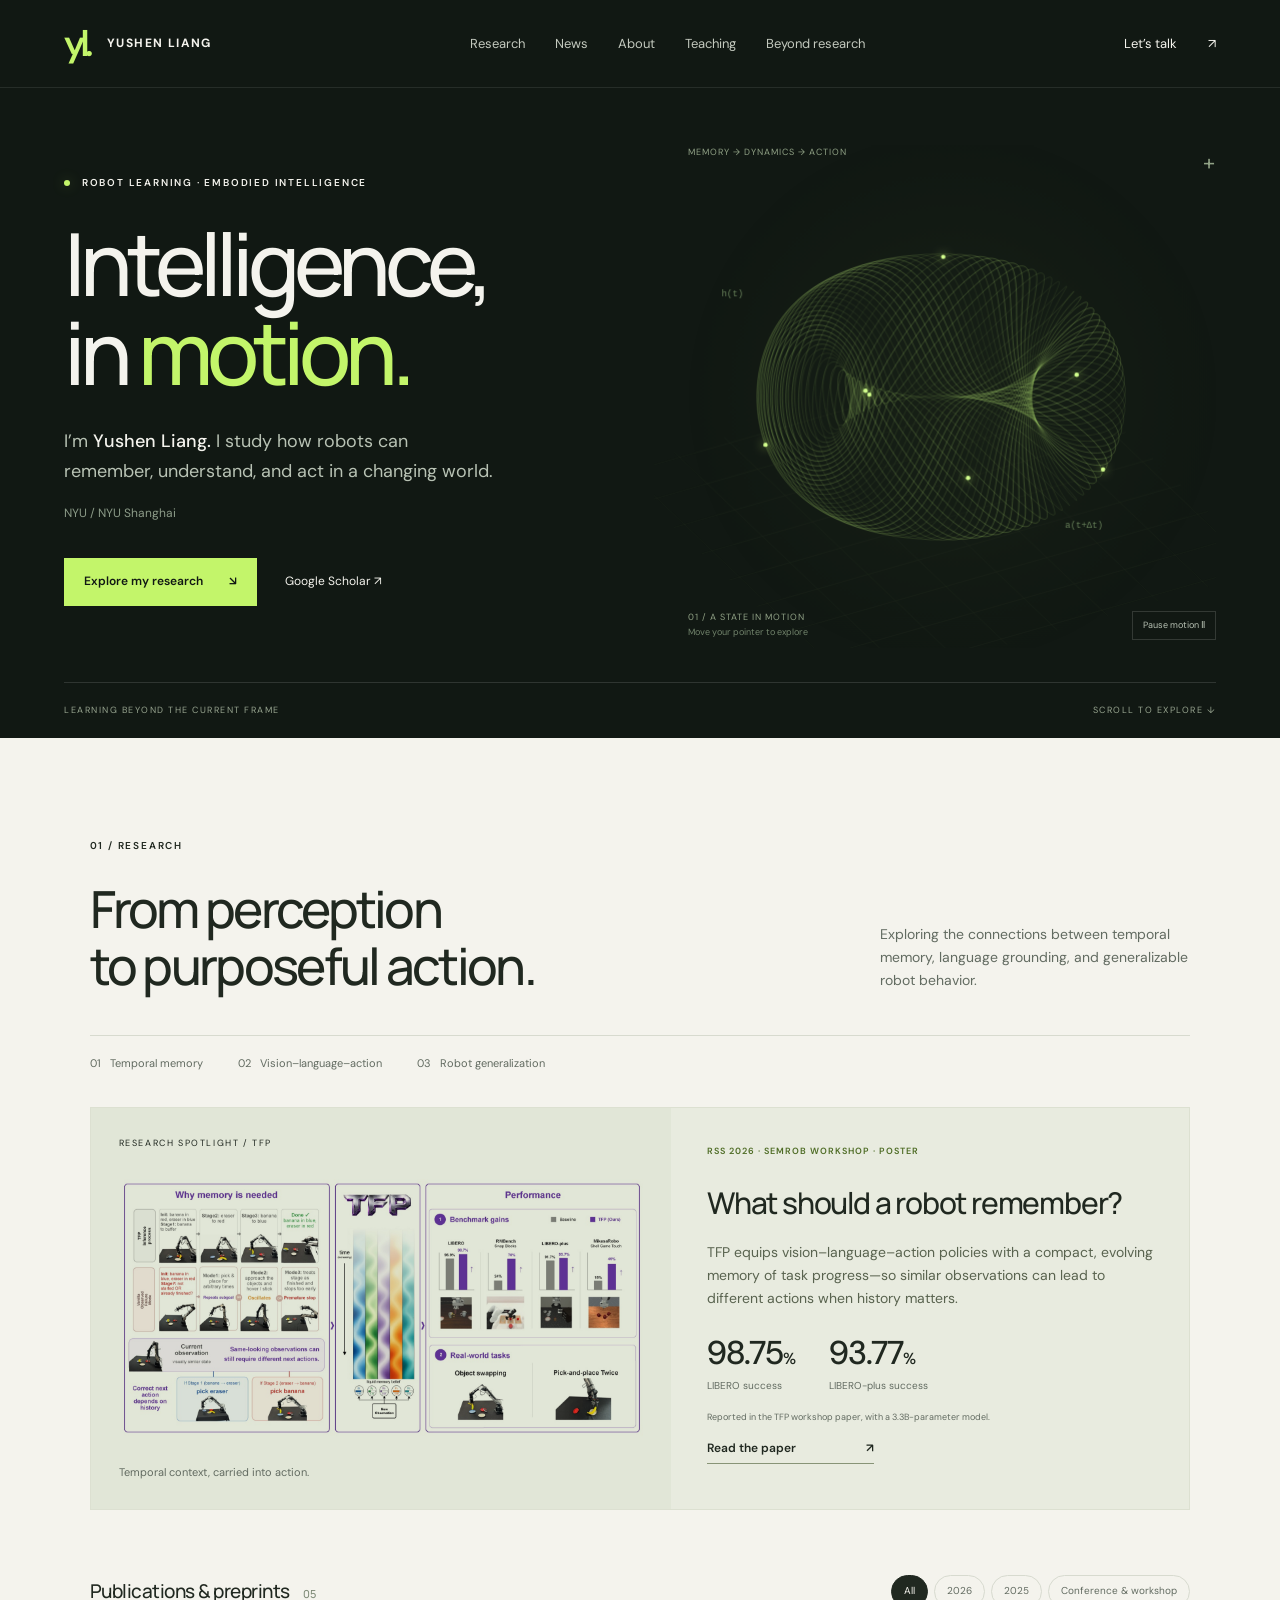
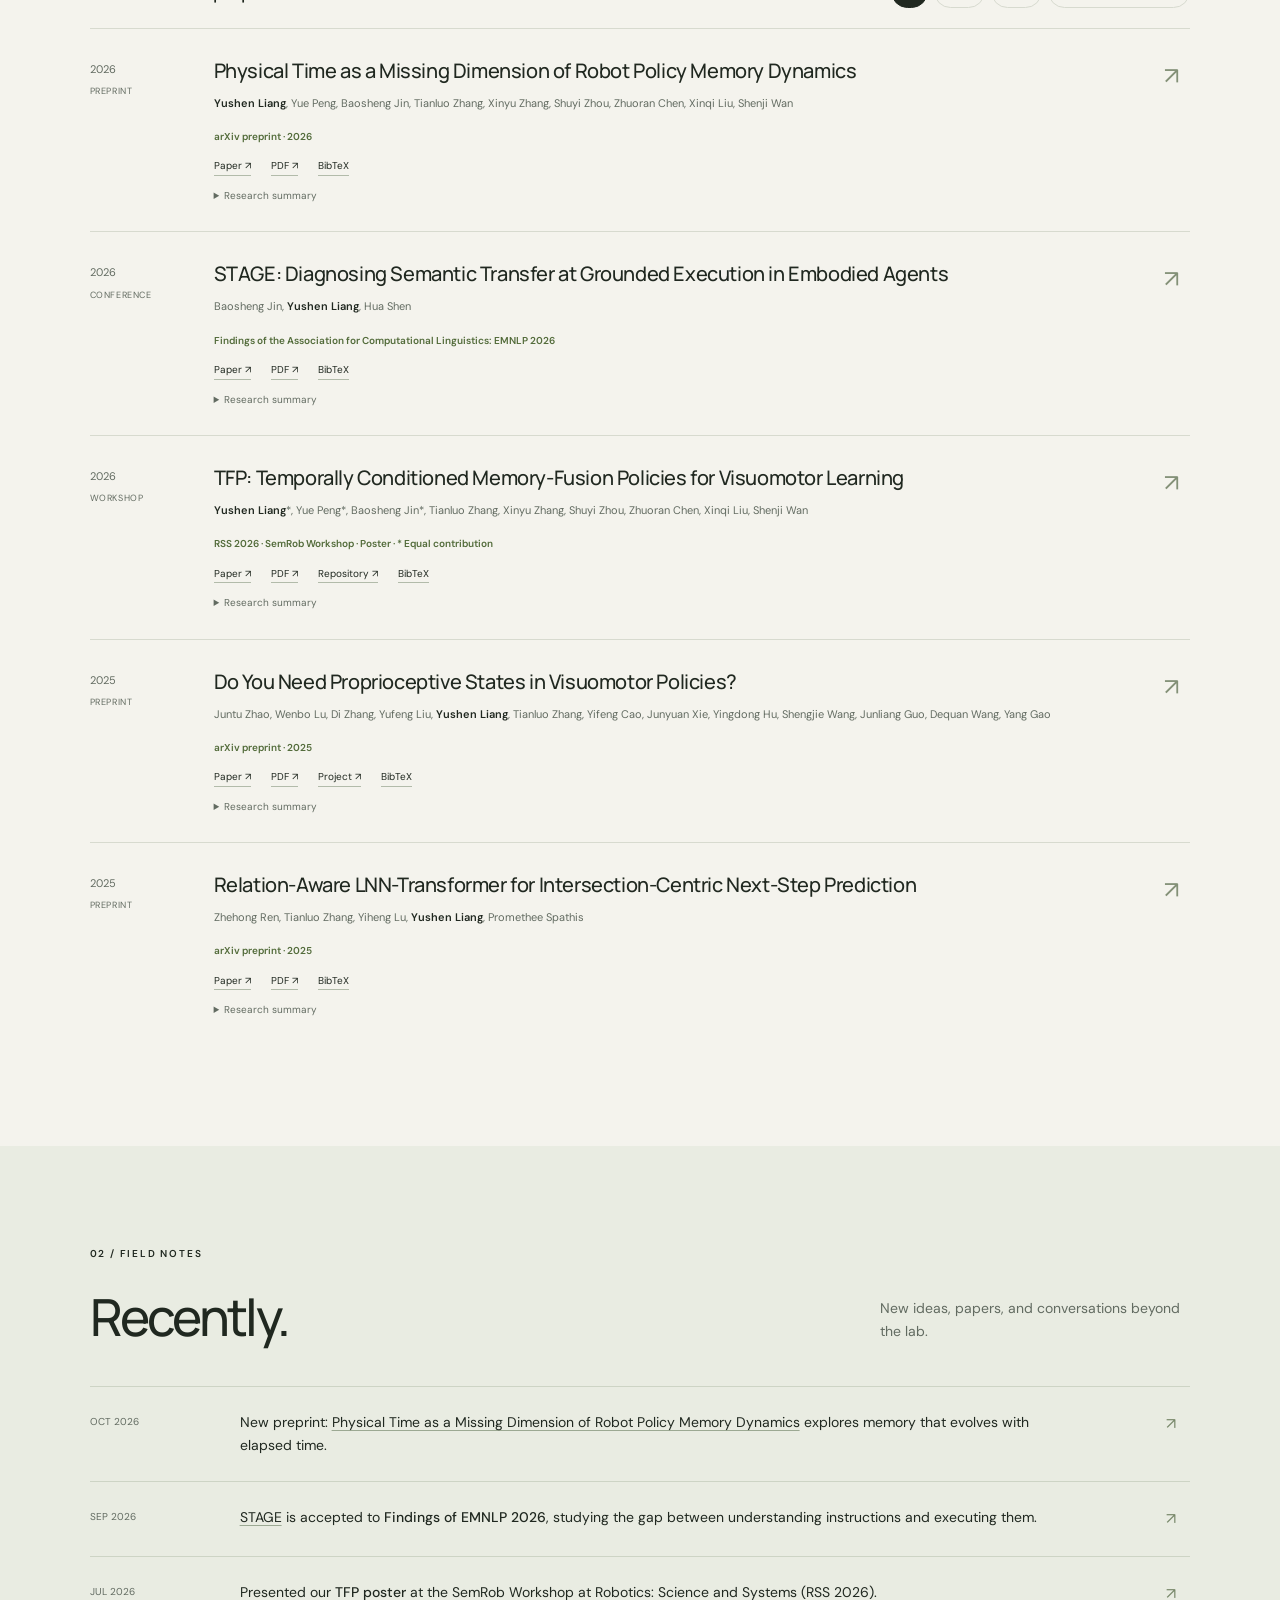
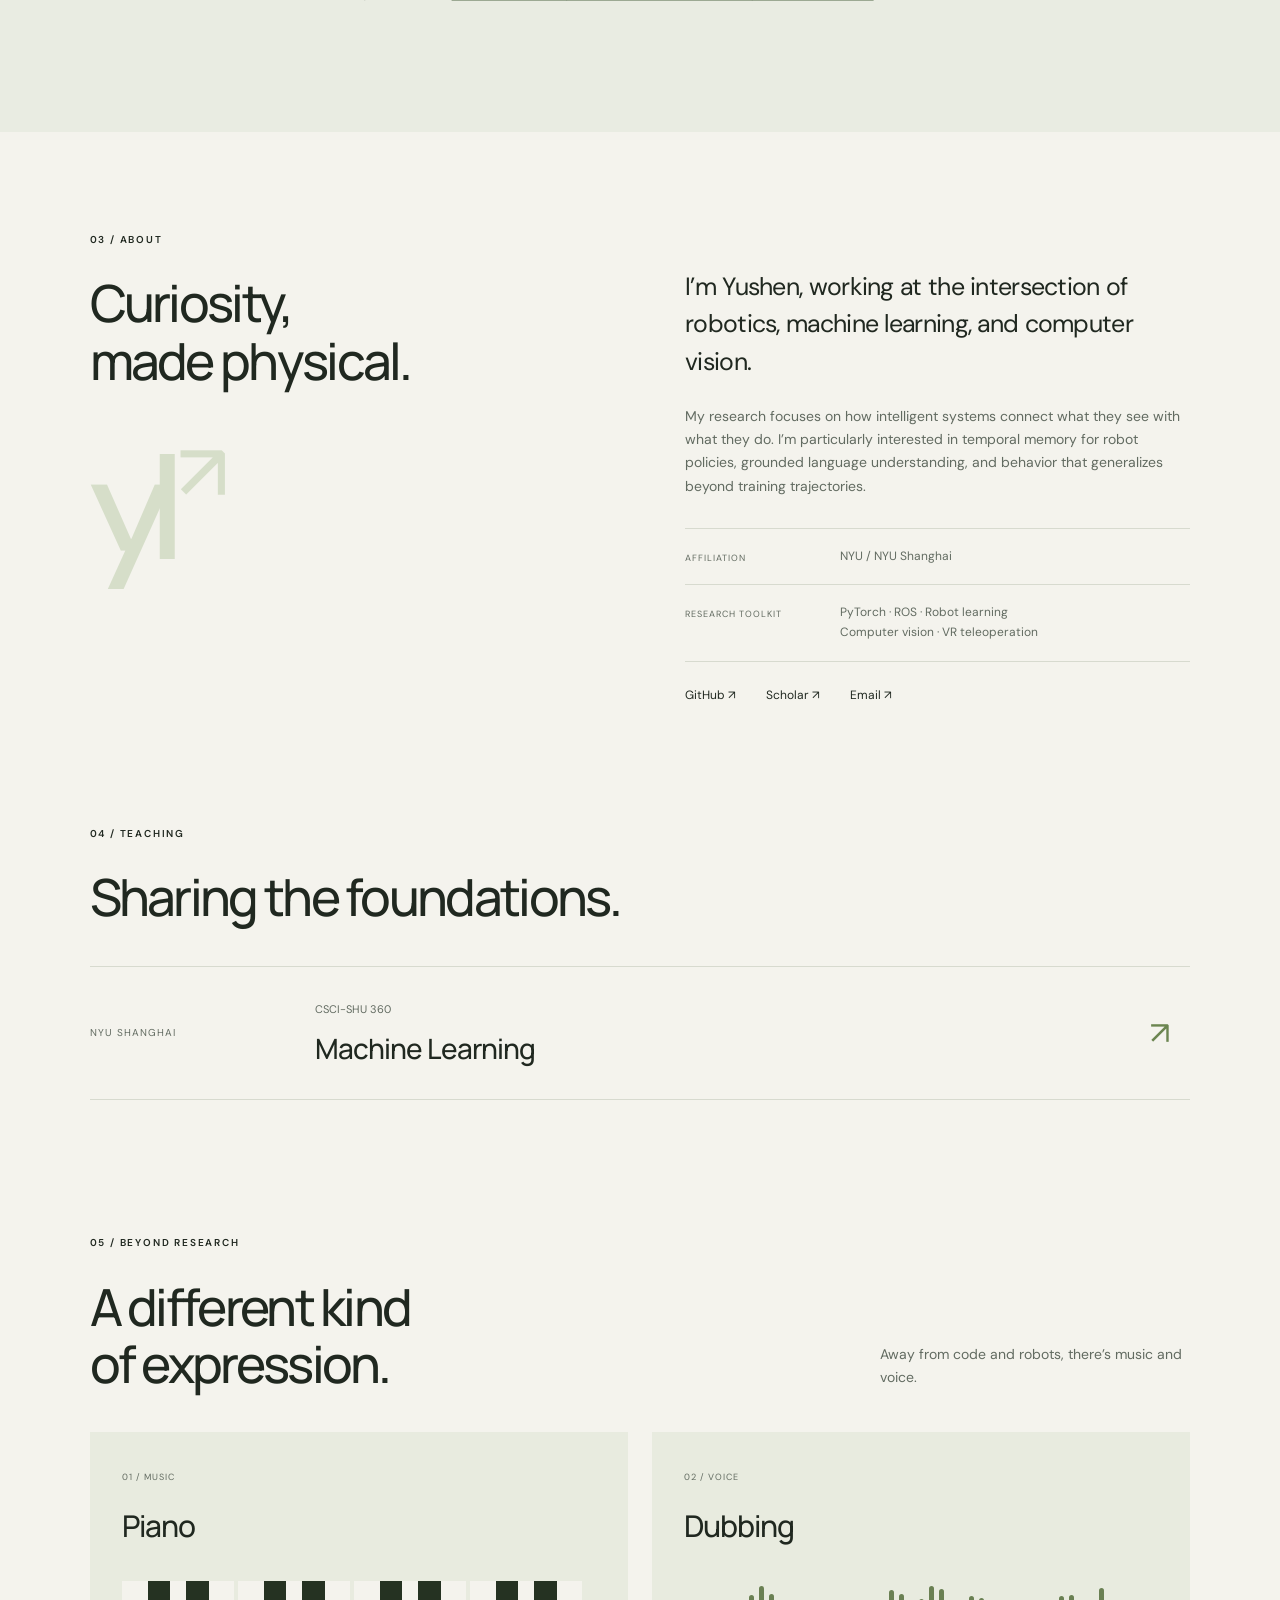
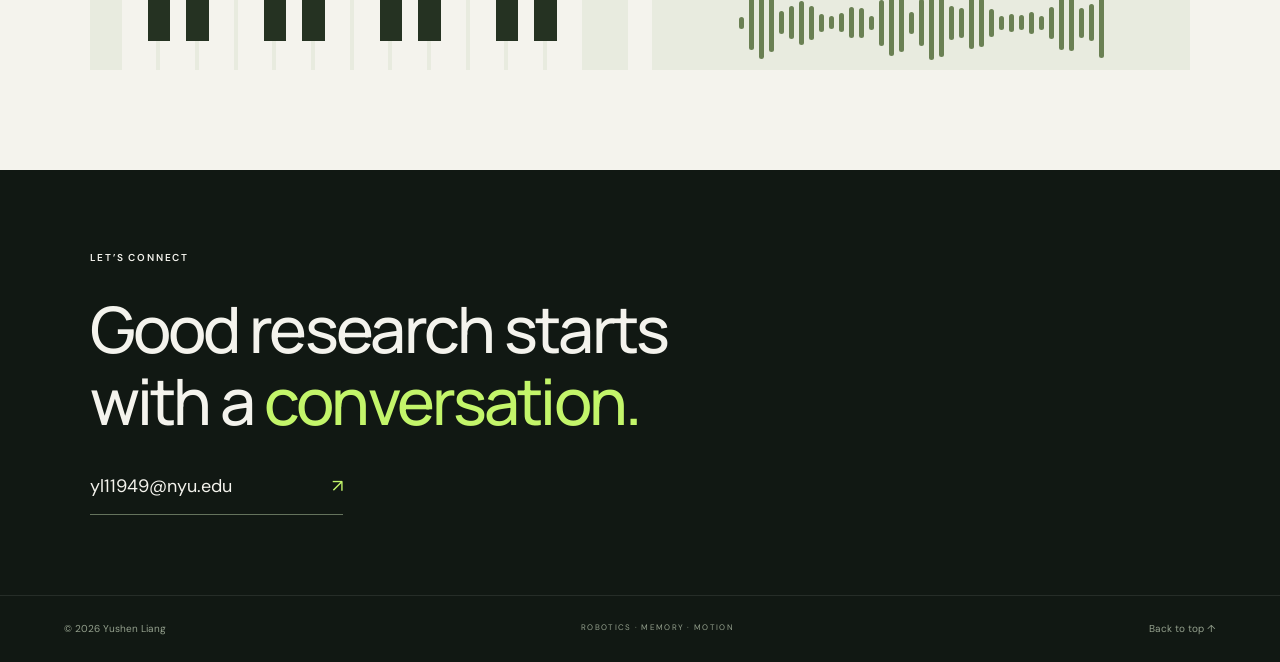
==== index.html @ 9a2335e4 "Replace personal homepage with research-focused design, publications, news, and teaching" ====
<!doctype html>
<html lang="en">
<head>
<meta charset="utf-8"><meta name="viewport" content="width=device-width,initial-scale=1">
<meta name="theme-color" content="#111813"><title>Yushen Liang — Robotics & Embodied Intelligence</title>
<meta name="description" content="Yushen Liang at NYU / NYU Shanghai. Research in robot learning, memory, vision-language-action models, and embodied intelligence.">
<meta property="og:title" content="Yushen Liang — Intelligence, in motion."><meta property="og:description" content="Research in robot learning, temporal memory, and embodied intelligence."><meta property="og:type" content="website"><meta property="og:url" content="https://mirage415.github.io/">
<link rel="canonical" href="https://mirage415.github.io/"><link rel="icon" href="favicon.svg" type="image/svg+xml"><link rel="stylesheet" href="style.css"><script src="script.js" defer></script>
</head>
<body>
<a class="skip" href="#research">Skip to research</a>
<header><a class="brand" href="#home" aria-label="Yushen Liang home"><span class="monogram">yl.</span><span>YUSHEN LIANG</span></a><nav aria-label="Main navigation"><a href="#research">Research</a><a href="#news">News</a><a href="#about">About</a><a href="#teaching">Teaching</a><a href="#beyond">Beyond research</a></nav><a class="contact-nav" href="mailto:yl11949@nyu.edu">Let’s talk <span>↗</span></a></header>
<main>
<section class="hero" id="home">
<div class="hero-copy"><p class="eyebrow"><span class="status-dot"></span> ROBOT LEARNING · EMBODIED INTELLIGENCE</p><h1>Intelligence,<br>in <em>motion.</em></h1><p class="intro">I’m <strong>Yushen Liang.</strong> I study how robots can remember, understand, and act in a changing world.</p><p class="affiliation">NYU / NYU Shanghai</p><div class="hero-links"><a class="button" href="#research">Explore my research <span>↘</span></a><a href="https://scholar.google.com/citations?user=L-SPBtUAAAAJ&hl=en" target="_blank" rel="noopener noreferrer">Google Scholar ↗</a></div></div>
<div class="field"><canvas id="trajectory" aria-label="Interactive illustration of evolving trajectories in a three-dimensional memory state space" role="img"></canvas><div class="field-top"><span>MEMORY → DYNAMICS → ACTION</span><span class="cross">+</span></div><div class="field-bottom"><span>01 / A STATE IN MOTION<br><small>Move your pointer to explore</small></span><button id="motion" aria-pressed="false">Pause motion Ⅱ</button></div></div>
<div class="hero-footer"><span>LEARNING BEYOND THE CURRENT FRAME</span><a href="#research">SCROLL TO EXPLORE ↓</a></div>
</section>
<section class="research section" id="research">
<div class="section-heading"><div><p class="eyebrow">01 / RESEARCH</p><h2>From perception<br>to purposeful action.</h2></div><p class="section-intro">Exploring the connections between temporal memory, language grounding, and generalizable robot behavior.</p></div>
<div class="themes"><span>01 &nbsp; Temporal memory</span><span>02 &nbsp; Vision–language–action</span><span>03 &nbsp; Robot generalization</span></div>
<article class="featured"><div class="feature-art"><div class="figure-label">RESEARCH SPOTLIGHT / TFP</div><a href="assets/tfp-overview.jpg" target="_blank" rel="noopener" aria-label="View full TFP overview figure"><img src="assets/tfp-overview.jpg" alt="TFP research overview showing memory-conditioned policy design, benchmark results, and real-world robot tasks" width="1600" height="1000"></a><p>Temporal context, carried into action.</p></div><div class="feature-copy"><p class="eyebrow accent">RSS 2026 · SEMROB WORKSHOP · POSTER</p><h3>What should a robot remember?</h3><p>TFP equips vision–language–action policies with a compact, evolving memory of task progress—so similar observations can lead to different actions when history matters.</p><div class="metrics"><div><strong>98.75<span>%</span></strong><small>LIBERO success</small></div><div><strong>93.77<span>%</span></strong><small>LIBERO-plus success</small></div></div><p class="metric-note">Reported in the TFP workshop paper, with a 3.3B-parameter model.</p><a class="text-link" href="https://arxiv.org/abs/2607.08283" target="_blank" rel="noopener noreferrer">Read the paper <span>↗</span></a></div></article>
<div class="publications-heading"><h3>Publications & preprints <span>05</span></h3><div class="filters" role="group" aria-label="Filter publications"><button class="active" data-filter="all" aria-pressed="true">All</button><button data-filter="2026" aria-pressed="false">2026</button><button data-filter="2025" aria-pressed="false">2025</button><button data-filter="peer" aria-pressed="false">Conference & workshop</button></div></div>
<div id="papers"><article class="paper" data-year="2026" data-peer="false"><div class="paper-year">2026<span>PREPRINT</span></div><div><h3><a href="https://arxiv.org/abs/2610.20524" target="_blank" rel="noopener noreferrer">Physical Time as a Missing Dimension of Robot Policy Memory Dynamics</a></h3><p class="authors"><strong>Yushen Liang</strong>, Yue Peng, Baosheng Jin, Tianluo Zhang, Xinyu Zhang, Shuyi Zhou, Zhuoran Chen, Xinqi Liu, Shenji Wan</p><p class="venue">arXiv preprint · 2026</p><div class="paper-links"><a href="https://arxiv.org/abs/2610.20524" target="_blank" rel="noopener noreferrer">Paper ↗</a><a href="https://arxiv.org/pdf/2610.20524" target="_blank" rel="noopener noreferrer">PDF ↗</a><button class="cite" data-index="0" aria-label="Show BibTeX for Physical Time as a Missing Dimension of Robot Policy Memory Dynamics">BibTeX</button></div><details><summary>Research summary</summary><p>Temporal Flow Policy treats robot memory as a state that evolves over measured physical time. It combines retained history with elapsed intervals to condition diffusion and flow-matching policies, supporting timing-sensitive behavior and memory through occlusion.</p></details></div><a class="paper-arrow" href="https://arxiv.org/abs/2610.20524" aria-label="Read Physical Time as a Missing Dimension of Robot Policy Memory Dynamics">↗</a></article><article class="paper" data-year="2026" data-peer="true"><div class="paper-year">2026<span>CONFERENCE</span></div><div><h3><a href="https://arxiv.org/abs/2609.13458" target="_blank" rel="noopener noreferrer">STAGE: Diagnosing Semantic Transfer at Grounded Execution in Embodied Agents</a></h3><p class="authors">Baosheng Jin, <strong>Yushen Liang</strong>, Hua Shen</p><p class="venue">Findings of the Association for Computational Linguistics: EMNLP 2026</p><div class="paper-links"><a href="https://arxiv.org/abs/2609.13458" target="_blank" rel="noopener noreferrer">Paper ↗</a><a href="https://arxiv.org/pdf/2609.13458" target="_blank" rel="noopener noreferrer">PDF ↗</a><button class="cite" data-index="1" aria-label="Show BibTeX for STAGE: Diagnosing Semantic Transfer at Grounded Execution in Embodied Agents">BibTeX</button></div><details><summary>Research summary</summary><p>STAGE examines a semantic-action gap: an embodied agent may recover the meaning of an instruction without reflecting it in its actions. SAT-Bench tests this gap with fixed-observation counterfactuals; VISA provides a lightweight interface for more instruction-consistent execution.</p></details></div><a class="paper-arrow" href="https://arxiv.org/abs/2609.13458" aria-label="Read STAGE: Diagnosing Semantic Transfer at Grounded Execution in Embodied Agents">↗</a></article><article class="paper" data-year="2026" data-peer="true"><div class="paper-year">2026<span>WORKSHOP</span></div><div><h3><a href="https://arxiv.org/abs/2607.08283" target="_blank" rel="noopener noreferrer">TFP: Temporally Conditioned Memory-Fusion Policies for Visuomotor Learning</a></h3><p class="authors"><strong>Yushen Liang</strong>*, Yue Peng*, Baosheng Jin*, Tianluo Zhang, Xinyu Zhang, Shuyi Zhou, Zhuoran Chen, Xinqi Liu, Shenji Wan</p><p class="venue">RSS 2026 · SemRob Workshop · Poster · * Equal contribution</p><div class="paper-links"><a href="https://arxiv.org/abs/2607.08283" target="_blank" rel="noopener noreferrer">Paper ↗</a><a href="https://arxiv.org/pdf/2607.08283" target="_blank" rel="noopener noreferrer">PDF ↗</a><a href="https://github.com/Mirage415/TFP-Temporally-conditioned-Memory-Fusion-Policies-for-Visuomotor-Learning" target="_blank" rel="noopener noreferrer">Repository ↗</a><button class="cite" data-index="2" aria-label="Show BibTeX for TFP: Temporally Conditioned Memory-Fusion Policies for Visuomotor Learning">BibTeX</button></div><details><summary>Research summary</summary><p>TFP maintains an episode-local task-progress belief using Liquid Time-Constant dynamics and injects it into the action decoder through adaptive modulation. This lets accumulated context influence generated actions during visually ambiguous, occluded, or stage-dependent manipulation.</p></details></div><a class="paper-arrow" href="https://arxiv.org/abs/2607.08283" aria-label="Read TFP: Temporally Conditioned Memory-Fusion Policies for Visuomotor Learning">↗</a></article><article class="paper" data-year="2025" data-peer="false"><div class="paper-year">2025<span>PREPRINT</span></div><div><h3><a href="https://arxiv.org/abs/2509.18644" target="_blank" rel="noopener noreferrer">Do You Need Proprioceptive States in Visuomotor Policies?</a></h3><p class="authors">Juntu Zhao, Wenbo Lu, Di Zhang, Yufeng Liu, <strong>Yushen Liang</strong>, Tianluo Zhang, Yifeng Cao, Junyuan Xie, Yingdong Hu, Shengjie Wang, Junliang Guo, Dequan Wang, Yang Gao</p><p class="venue">arXiv preprint · 2025</p><div class="paper-links"><a href="https://arxiv.org/abs/2509.18644" target="_blank" rel="noopener noreferrer">Paper ↗</a><a href="https://arxiv.org/pdf/2509.18644" target="_blank" rel="noopener noreferrer">PDF ↗</a><a href="https://statefreepolicy.github.io/" target="_blank" rel="noopener noreferrer">Project ↗</a><button class="cite" data-index="3" aria-label="Show BibTeX for Do You Need Proprioceptive States in Visuomotor Policies?">BibTeX</button></div><details><summary>Research summary</summary><p>This work investigates how proprioceptive inputs can encourage overfitting to training trajectories. State-free policies instead combine task-relevant visual observations with relative end-effector actions to improve spatial generalization and cross-embodiment adaptation.</p></details></div><a class="paper-arrow" href="https://arxiv.org/abs/2509.18644" aria-label="Read Do You Need Proprioceptive States in Visuomotor Policies?">↗</a></article><article class="paper" data-year="2025" data-peer="false"><div class="paper-year">2025<span>PREPRINT</span></div><div><h3><a href="https://arxiv.org/abs/2508.01368" target="_blank" rel="noopener noreferrer">Relation-Aware LNN-Transformer for Intersection-Centric Next-Step Prediction</a></h3><p class="authors">Zhehong Ren, Tianluo Zhang, Yiheng Lu, <strong>Yushen Liang</strong>, Promethee Spathis</p><p class="venue">arXiv preprint · 2025</p><div class="paper-links"><a href="https://arxiv.org/abs/2508.01368" target="_blank" rel="noopener noreferrer">Paper ↗</a><a href="https://arxiv.org/pdf/2508.01368" target="_blank" rel="noopener noreferrer">PDF ↗</a><button class="cite" data-index="4" aria-label="Show BibTeX for Relation-Aware LNN-Transformer for Intersection-Centric Next-Step Prediction">BibTeX</button></div><details><summary>Research summary</summary><p>A road-intersection graph represents movement beyond a fixed set of points of interest. A hybrid continuous-time liquid neural network and relation-aware Transformer models temporal dynamics together with spatial dependencies for next-step location prediction.</p></details></div><a class="paper-arrow" href="https://arxiv.org/abs/2508.01368" aria-label="Read Relation-Aware LNN-Transformer for Intersection-Centric Next-Step Prediction">↗</a></article></div><p id="filter-status" class="sr-only" aria-live="polite"></p>
</section>
<section class="news section" id="news"><div class="section-heading"><div><p class="eyebrow">02 / FIELD NOTES</p><h2>Recently.</h2></div><p class="section-intro">New ideas, papers, and conversations beyond the lab.</p></div><div class="news-list"><article><time datetime="2026-10">OCT 2026</time><p>New preprint: <a href="https://arxiv.org/abs/2610.20524">Physical Time as a Missing Dimension of Robot Policy Memory Dynamics</a> explores memory that evolves with elapsed time.</p><span>↗</span></article><article><time datetime="2026-09">SEP 2026</time><p><a href="https://arxiv.org/abs/2609.13458">STAGE</a> is accepted to <strong>Findings of EMNLP 2026</strong>, studying the gap between understanding instructions and executing them.</p><span>↗</span></article><article class="news-highlight"><time datetime="2026-07">JUL 2026</time><p>Presented our <strong>TFP poster</strong> at the <a href="https://semrob.github.io/">SemRob Workshop at Robotics: Science and Systems (RSS 2026)</a>.</p><span>↗</span></article></div></section>
<section class="about section" id="about"><div><p class="eyebrow">03 / ABOUT</p><h2>Curiosity,<br>made physical.</h2><div class="name-mark" aria-hidden="true">yl<span>↗</span></div></div><div class="about-copy"><p class="large-copy">I’m Yushen, working at the intersection of robotics, machine learning, and computer vision.</p><p>My research focuses on how intelligent systems connect what they see with what they do. I’m particularly interested in temporal memory for robot policies, grounded language understanding, and behavior that generalizes beyond training trajectories.</p><div class="about-facts"><div><small>AFFILIATION</small><span>NYU / NYU Shanghai</span></div><div><small>RESEARCH TOOLKIT</small><span>PyTorch · ROS · Robot learning<br>Computer vision · VR teleoperation</span></div></div><div class="socials"><a href="https://github.com/Mirage415">GitHub ↗</a><a href="https://scholar.google.com/citations?user=L-SPBtUAAAAJ&hl=en">Scholar ↗</a><a href="mailto:yl11949@nyu.edu">Email ↗</a></div></div></section>
<section class="teaching section" id="teaching"><div class="section-heading"><div><p class="eyebrow">04 / TEACHING</p><h2>Sharing the foundations.</h2></div></div><div class="course"><span>NYU SHANGHAI</span><div><small>CSCI-SHU 360</small><h3>Machine Learning</h3></div><span class="course-symbol" aria-hidden="true">↗</span></div></section>
<section class="beyond section" id="beyond"><div class="section-heading"><div><p class="eyebrow">05 / BEYOND RESEARCH</p><h2>A different kind<br>of expression.</h2></div><p class="section-intro">Away from code and robots, there’s music and voice.</p></div><div class="hobbies"><article><span class="hobby-number">01 / MUSIC</span><h3>Piano</h3><div class="piano" aria-hidden="true"><i></i><i></i><i></i><i></i><i></i><i></i><i></i><i></i><i></i><i></i><i></i><i></i></div></article><article><span class="hobby-number">02 / VOICE</span><h3>Dubbing</h3><div class="wave" aria-hidden="true"></div></article></div></section>
<section class="contact section" id="contact"><p class="eyebrow">LET’S CONNECT</p><h2>Good research starts<br>with a <em>conversation.</em></h2><a href="mailto:yl11949@nyu.edu">yl11949@nyu.edu <span>↗</span></a></section>
</main><footer><span>© <span id="year">2026</span> Yushen Liang</span><span>ROBOTICS · MEMORY · MOTION</span><a href="#home">Back to top ↑</a></footer>
<dialog id="citation-dialog"><div class="dialog-heading"><h2>BibTeX citation</h2><button id="close-citation" aria-label="Close citation">×</button></div><pre id="citation-text"></pre><button id="copy-citation" class="button">Copy citation</button><p id="copy-status" role="status"></p></dialog>
</body></html>
---- style.css ----
@import url('https://fonts.googleapis.com/css2?family=DM+Sans:wght@400;450;500;600;700&family=Manrope:wght@400;500;600;650;700;800&display=swap');
:root{--dark:#111813;--paper:#f4f3ed;--ink:#202820;--muted:#626b61;--lime:#c3f56a;--line:#d7dacf;--font:'DM Sans',sans-serif}*{box-sizing:border-box}html{scroll-behavior:smooth;scroll-padding-top:90px}body{margin:0;background:var(--paper);color:var(--ink);font-family:var(--font);font-size:16px;line-height:1.65}a{color:inherit;text-decoration:none}button{font:inherit;cursor:pointer}a,button{ -webkit-tap-highlight-color:transparent}a:focus-visible,button:focus-visible,summary:focus-visible{outline:3px solid #80a73d;outline-offset:5px}::selection{background:var(--lime);color:var(--dark)}header{height:88px;padding:0 5%;display:flex;align-items:center;justify-content:space-between;background:var(--dark);color:var(--paper);border-bottom:1px solid #ffffff17;position:sticky;top:0;z-index:20}.brand{display:flex;gap:18px;align-items:center;font-size:12px;font-weight:700;letter-spacing:1.4px}.monogram{font-size:37px;letter-spacing:-4px;color:var(--lime);font-weight:600;line-height:1}nav{display:flex;gap:30px;font-size:13px;color:#c3c9be}nav a:hover,.contact-nav:hover{color:var(--lime)}.contact-nav{font-size:13px}.contact-nav span{margin-left:28px}.hero{background:var(--dark);color:var(--paper);padding:82px 5% 0;display:grid;grid-template-columns:1.05fr 1fr;position:relative;overflow:hidden}.hero-copy{position:relative;z-index:2;padding:5px 0 76px}.eyebrow{font-size:10px;letter-spacing:1.8px;font-weight:600;margin:0 0 26px}.status-dot{display:inline-block;width:6px;height:6px;border-radius:50%;background:var(--lime);margin-right:8px;box-shadow:0 0 14px #c3f56a50}h1,h2,h3,p{margin-top:0}h1,h2,h3{font-family:'Manrope',sans-serif;font-weight:500}h1{font-size:clamp(58px,6.8vw,104px);line-height:1.03;letter-spacing:-6px;margin-bottom:30px}em{font-style:normal;color:var(--lime)}.intro{max-width:430px;color:#b8c2b4;font-size:18px;line-height:1.65}.intro strong{color:var(--paper);font-weight:500}.affiliation{font-size:12px;color:#8c9b88;margin-bottom:34px}.hero-links{display:flex;align-items:center;gap:28px;font-size:12px}.button{background:var(--lime);color:var(--dark);display:inline-flex;align-items:center;justify-content:space-between;gap:26px;border:0;padding:14px 20px;font-weight:600;font-size:12px}.button:hover{background:#d7ff97}.field{position:relative;min-width:0;align-self:stretch;margin-top:-25px;margin-bottom:34px}.field canvas{width:100%;height:100%;position:absolute;inset:0}.field-top,.field-bottom{position:absolute;left:6%;right:0;display:flex;justify-content:space-between;color:#90a185;font-size:9px;letter-spacing:1px}.field-top{top:0}.cross{font-size:22px}.field-bottom{bottom:8px;align-items:flex-end}.field-bottom small{font-size:9px;letter-spacing:0;color:#71836b}.field-bottom button{font-size:9px;border:1px solid #ffffff24;background:transparent;color:#b8c2b4;padding:6px 10px}.hero-footer{grid-column:1/-1;display:flex;justify-content:space-between;border-top:1px solid #ffffff20;padding:20px 0;font-size:9px;letter-spacing:1.5px;color:#97a48f}.section{padding:100px 7%;scroll-margin-top:0}.section-heading{display:flex;justify-content:space-between;align-items:flex-end;gap:40px;margin-bottom:40px}h2{font-size:clamp(36px,4vw,58px);letter-spacing:-2.7px;line-height:1.12;margin-bottom:0}.section-intro{max-width:310px;font-size:14px;color:var(--muted);margin-bottom:3px}.themes{display:flex;gap:35px;border-top:1px solid var(--line);padding:18px 0 35px;font-size:11px;color:var(--muted)}.featured{display:grid;grid-template-columns:1.12fr 1fr;background:#e8ebdf;border:1px solid #dce0d1;min-height:400px}.feature-art{padding:28px;display:flex;flex-direction:column;justify-content:space-between;background:#e1e6d7;overflow:hidden}.figure-label{font-size:9px;letter-spacing:1.6px;margin-bottom:28px}.feature-art img{display:block;width:100%;height:auto;mix-blend-mode:multiply;transition:transform .4s}.feature-art a:hover img{transform:scale(1.03)}.feature-art p{font-size:11px;color:var(--muted);margin:26px 0 0}.feature-copy{padding:36px}.accent{color:#4e6c25;letter-spacing:1px;font-size:9px}.feature-copy h3{font-size:30px;letter-spacing:-1.2px;line-height:1.2;margin-bottom:20px}.feature-copy>p:not(.eyebrow):not(.metric-note){font-size:14px;color:#59634f}.metrics{display:flex;gap:34px;margin:25px 0 12px}.metrics strong{font-size:33px;line-height:1.1;font-weight:500;display:block;letter-spacing:-1px}.metrics strong span{font-size:16px}.metrics small{font-size:10px;color:var(--muted)}.metric-note{font-size:9px;color:var(--muted);max-width:300px}.text-link{display:inline-flex;gap:70px;font-size:12px;font-weight:600;border-bottom:1px solid #889477;padding-bottom:5px}.publications-heading{display:flex;justify-content:space-between;align-items:center;gap:20px;margin:65px 0 20px}.publications-heading h3{font-size:19px;margin:0;letter-spacing:-.5px}.publications-heading h3 span{font-size:11px;color:#7f8b78;margin-left:10px}.filters{display:flex;gap:6px;flex-wrap:wrap}.filters button{font-size:10px;padding:7px 12px;border:1px solid var(--line);background:transparent;border-radius:20px;color:var(--muted)}.filters button.active{background:var(--ink);color:var(--paper);border-color:var(--ink)}.paper{border-top:1px solid var(--line);padding:27px 0;display:grid;grid-template-columns:100px 1fr 26px;gap:24px}.paper-year{font-size:11px;color:var(--muted);padding-top:4px}.paper-year span{display:block;font-size:9px;margin-top:6px;letter-spacing:.6px}.paper h3{font-size:20px;line-height:1.45;letter-spacing:-.4px;margin:0 0 9px;max-width:760px}.paper h3 a:hover{color:#587b2a}.authors{font-size:11px;color:var(--muted);margin-bottom:10px}.authors strong{color:var(--ink);font-weight:600}.venue{font-size:10px;color:#526b3a;font-weight:600;display:inline-block;margin:0 0 13px}.paper-links{display:flex;align-items:center;gap:20px;flex-wrap:wrap;font-size:10px}.paper-links a,.paper-links button{border:0;border-bottom:1px solid #b2bbaa;background:transparent;padding:0;color:var(--ink);font-size:10px}.paper details{font-size:12px;color:var(--muted);margin-top:12px;max-width:740px}.paper summary{cursor:pointer;font-size:10px;width:max-content}.paper details p{padding-top:12px;margin-bottom:0}.paper-arrow{font-size:24px;color:#839077}.paper[hidden]{display:none}.news{background:#e9ece2}.news-list article{display:grid;grid-template-columns:120px 1fr 24px;gap:30px;border-top:1px solid #cdd4c5;padding:24px 0}.news-list time{font-size:10px;color:var(--muted);padding-top:3px}.news-list p{font-size:14px;max-width:800px;margin-bottom:0}.news-list a{text-decoration:underline;text-decoration-color:#9ca993;text-underline-offset:3px}.news-list strong{font-weight:500}.news-list article>span{color:#78886a}.about{display:grid;grid-template-columns:1fr 1fr;gap:90px}.name-mark{font-size:150px;font-weight:500;letter-spacing:-18px;line-height:1;color:#d6dec9;margin-top:44px}.name-mark span{font-size:80px;vertical-align:top;margin-left:14px}.about-copy{padding-top:36px;color:var(--muted);font-size:14px}.large-copy{font-size:25px;color:var(--ink);letter-spacing:-.7px;line-height:1.5}.about-facts{border-top:1px solid var(--line);margin-top:30px}.about-facts>div{display:grid;grid-template-columns:140px 1fr;gap:15px;border-bottom:1px solid var(--line);padding:18px 0}.about-facts small{font-size:9px;letter-spacing:1px;padding-top:4px}.about-facts span{font-size:12px}.socials{display:flex;gap:30px;margin-top:24px;font-size:12px;color:var(--ink)}.beyond{padding-top:35px}.hobbies{display:grid;grid-template-columns:1fr 1fr;gap:24px}.hobbies article{background:#e8ebdf;padding:30px 32px 0;overflow:hidden}.hobby-number{font-size:9px;letter-spacing:1px;color:var(--muted)}.hobbies h3{font-size:30px;letter-spacing:-1px;margin:12px 0 25px}.piano{display:flex;height:95px;gap:4px;transform:translateY(6px);max-width:460px}.piano i{display:block;flex:1;background:var(--paper);border-radius:0 0 3px 3px;position:relative}.piano i:not(:nth-child(3n)):after{content:'';position:absolute;height:60px;width:65%;background:#253222;right:-40%;z-index:1}.wave{height:95px;display:flex;gap:5px;align-items:center;justify-content:center}.wave i{display:block;width:5px;background:#6a8053;border-radius:3px}.contact{background:var(--dark);color:var(--paper);padding-top:80px;padding-bottom:80px}.contact h2{font-size:clamp(40px,5vw,72px);margin-bottom:36px}.contact>a{font-size:18px;border-bottom:1px solid #65735d;padding-bottom:12px;display:inline-flex;gap:100px}.contact>a span{color:var(--lime)}footer{background:var(--dark);color:#94a08d;border-top:1px solid #ffffff17;padding:25px 5%;display:flex;justify-content:space-between;font-size:10px}footer>span:nth-child(2){font-size:8px;letter-spacing:1.3px}dialog{border:1px solid #536347;background:var(--paper);color:var(--ink);max-width:700px;width:90%;padding:28px}dialog::backdrop{background:#071108b8;backdrop-filter:blur(5px)}.dialog-heading{display:flex;justify-content:space-between;align-items:center}.dialog-heading h2{font-size:25px;letter-spacing:-1px}.dialog-heading button{font-size:30px;background:transparent;border:0}pre{white-space:pre-wrap;word-break:break-word;font-size:11px;padding:20px 0}#copy-status{font-size:12px;margin:12px 0 0}.sr-only{position:absolute;width:1px;height:1px;padding:0;margin:-1px;overflow:hidden;clip:rect(0,0,0,0);white-space:nowrap;border:0}.skip{position:fixed;top:-100px;left:20px;background:var(--lime);padding:12px;z-index:100}.skip:focus{top:10px}
@media(min-width:1500px){.section{padding-left:max(7%,calc((100vw - 1280px)/2));padding-right:max(7%,calc((100vw - 1280px)/2))}.hero{padding-left:max(5%,calc((100vw - 1400px)/2));padding-right:max(5%,calc((100vw - 1400px)/2))}}
@media(max-width:1000px){nav{gap:18px}.hero{padding-top:65px}h1{letter-spacing:-4px}.hero-links{gap:16px}.hero-links>a:last-child{font-size:10px}.section{padding:75px 6%}.feature-copy{padding:27px}.publications-heading{align-items:flex-start;flex-direction:column}.about{gap:45px}.field{margin-left:-25px}.themes{gap:20px;font-size:10px}}
@media(max-width:650px){header{height:72px;padding:0 6%;flex-wrap:wrap;align-content:center;gap:8px}.brand{font-size:10px;gap:12px}.monogram{font-size:30px}.contact-nav{font-size:11px}.contact-nav span{margin-left:10px}nav{order:3;width:100%;justify-content:space-between;font-size:10px;gap:12px}.hero{padding:46px 6% 0;grid-template-columns:1fr}.hero-copy{padding-bottom:0}.hero .eyebrow{font-size:8px;letter-spacing:1.2px}h1{font-size:67px;letter-spacing:-4px}.intro{font-size:16px;max-width:340px}.affiliation{margin-bottom:24px}.hero-links{gap:24px}.hero-links>a:last-child{font-size:11px}.field{height:330px;margin:37px 0 20px}.field-top,.field-bottom{left:0}.hero-footer{font-size:7px;letter-spacing:.5px;gap:15px}.section{padding:60px 6%}.section-heading{display:block;margin-bottom:30px}.section-intro{margin-top:20px;max-width:350px}h2{font-size:39px;letter-spacing:-1.8px}.eyebrow{margin-bottom:20px}.themes{flex-wrap:wrap;gap:9px 20px;padding-bottom:23px}.featured{grid-template-columns:1fr}.feature-art{padding:24px;min-height:230px}.feature-copy{padding:27px}.feature-copy h3{font-size:28px}.paper{grid-template-columns:1fr 22px;gap:5px 15px;padding:23px 0}.paper-year{grid-column:1/-1;display:flex;gap:12px;margin-bottom:8px}.paper-year span{margin:0}.paper h3{font-size:18px}.authors{font-size:10px}.paper-arrow{font-size:20px}.news-list article{grid-template-columns:1fr 20px;gap:10px}.news-list time{grid-column:1/-1}.news-list p{font-size:13px}.about{display:block}.about-copy{padding-top:26px}.name-mark{display:none}.large-copy{font-size:23px}.about-facts>div{grid-template-columns:105px 1fr}.hobbies{gap:14px}.hobbies article{padding:20px 17px 0}.hobbies h3{font-size:25px}.hobby-number{font-size:8px}.piano{height:75px}.piano i:not(:nth-child(3n)):after{height:45px}.wave{gap:3px;height:75px}.wave i{width:3px}.contact h2{font-size:39px}.contact>a{font-size:15px;gap:65px}footer{font-size:9px;padding:24px 6%}footer>span:nth-child(2){display:none}}
@media(prefers-reduced-motion:reduce){html{scroll-behavior:auto}*{transition:none!important}}
.teaching{padding-top:20px}.course{display:grid;grid-template-columns:200px 1fr 40px;align-items:center;gap:25px;border-top:1px solid var(--line);border-bottom:1px solid var(--line);padding:28px 0}.course>span{font-size:10px;color:var(--muted);letter-spacing:1px}.course small{font-size:11px;color:var(--muted)}.course h3{font-size:28px;letter-spacing:-1px;margin:4px 0 0}.course .course-symbol{font-size:32px;color:#6b8550}@media(max-width:650px){.course{grid-template-columns:1fr 30px;gap:15px}.course>span:first-child{grid-column:1/-1}.course h3{font-size:25px}}
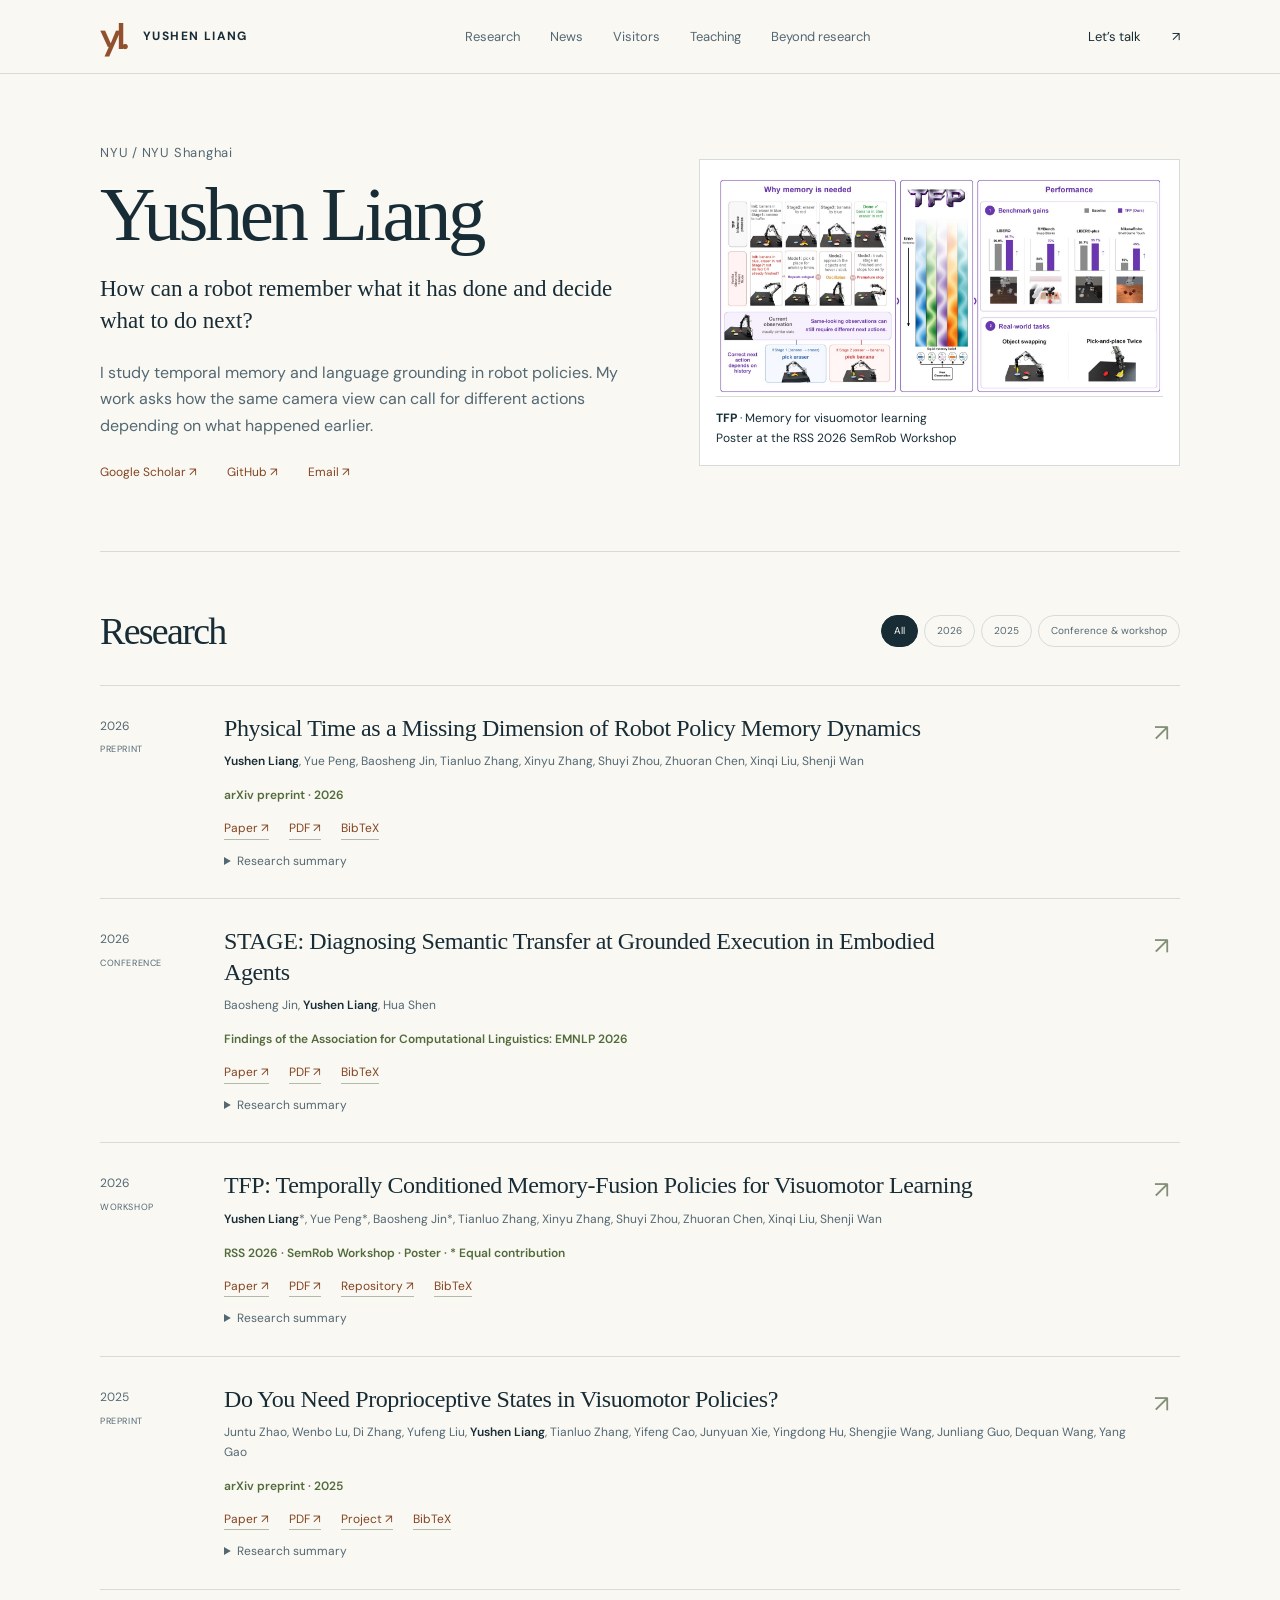
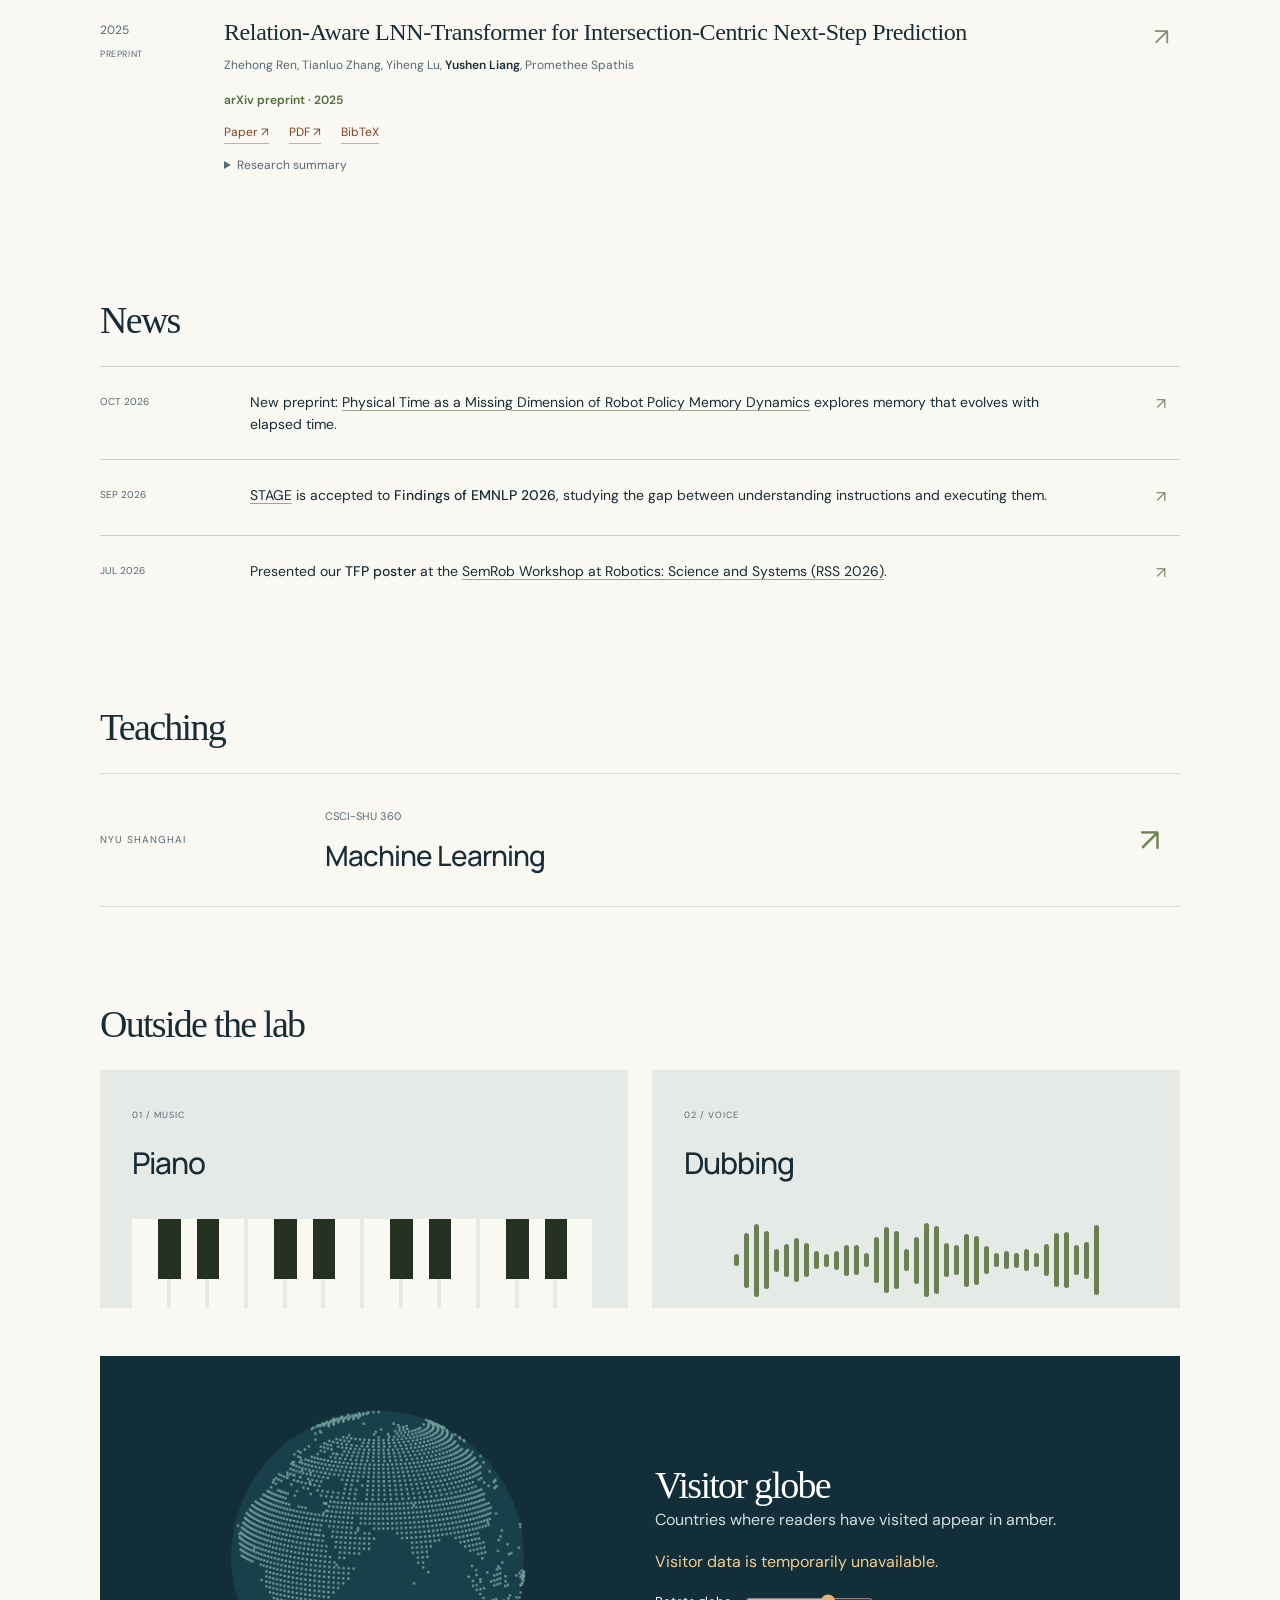
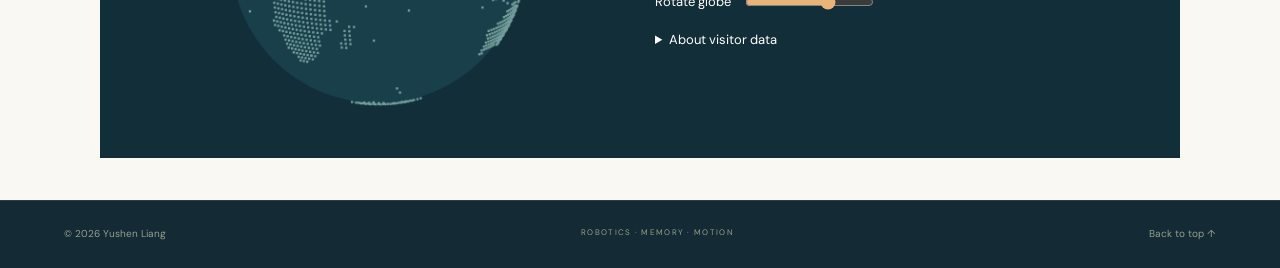
==== commit e3bb5486: "Bring research to the front page and show visitor countries on an interactive globe" ====
--- a/index.html
+++ b/index.html
@@ -5,29 +5,18 @@
 <meta name="theme-color" content="#111813"><title>Yushen Liang — Robotics & Embodied Intelligence</title>
 <meta name="description" content="Yushen Liang at NYU / NYU Shanghai. Research in robot learning, memory, vision-language-action models, and embodied intelligence.">
 <meta property="og:title" content="Yushen Liang — Intelligence, in motion."><meta property="og:description" content="Research in robot learning, temporal memory, and embodied intelligence."><meta property="og:type" content="website"><meta property="og:url" content="https://mirage415.github.io/">
-<link rel="canonical" href="https://mirage415.github.io/"><link rel="icon" href="favicon.svg" type="image/svg+xml"><link rel="stylesheet" href="style.css"><script src="script.js" defer></script>
+<link rel="canonical" href="https://mirage415.github.io/"><link rel="icon" href="favicon.svg" type="image/svg+xml"><link rel="stylesheet" href="style.css"><script src="script.js" defer></script><script src="atlas.js" defer></script>
 </head>
 <body>
 <a class="skip" href="#research">Skip to research</a>
-<header><a class="brand" href="#home" aria-label="Yushen Liang home"><span class="monogram">yl.</span><span>YUSHEN LIANG</span></a><nav aria-label="Main navigation"><a href="#research">Research</a><a href="#news">News</a><a href="#about">About</a><a href="#teaching">Teaching</a><a href="#beyond">Beyond research</a></nav><a class="contact-nav" href="mailto:yl11949@nyu.edu">Let’s talk <span>↗</span></a></header>
+<header><a class="brand" href="#home" aria-label="Yushen Liang home"><span class="monogram">yl.</span><span>YUSHEN LIANG</span></a><nav aria-label="Main navigation"><a href="#research">Research</a><a href="#news">News</a><a href="#visitors">Visitors</a><a href="#teaching">Teaching</a><a href="#beyond">Beyond research</a></nav><a class="contact-nav" href="mailto:yl11949@nyu.edu">Let’s talk <span>↗</span></a></header>
 <main>
-<section class="hero" id="home">
-<div class="hero-copy"><p class="eyebrow"><span class="status-dot"></span> ROBOT LEARNING · EMBODIED INTELLIGENCE</p><h1>Intelligence,<br>in <em>motion.</em></h1><p class="intro">I’m <strong>Yushen Liang.</strong> I study how robots can remember, understand, and act in a changing world.</p><p class="affiliation">NYU / NYU Shanghai</p><div class="hero-links"><a class="button" href="#research">Explore my research <span>↘</span></a><a href="https://scholar.google.com/citations?user=L-SPBtUAAAAJ&hl=en" target="_blank" rel="noopener noreferrer">Google Scholar ↗</a></div></div>
-<div class="field"><canvas id="trajectory" aria-label="Interactive illustration of evolving trajectories in a three-dimensional memory state space" role="img"></canvas><div class="field-top"><span>MEMORY → DYNAMICS → ACTION</span><span class="cross">+</span></div><div class="field-bottom"><span>01 / A STATE IN MOTION<br><small>Move your pointer to explore</small></span><button id="motion" aria-pressed="false">Pause motion Ⅱ</button></div></div>
-<div class="hero-footer"><span>LEARNING BEYOND THE CURRENT FRAME</span><a href="#research">SCROLL TO EXPLORE ↓</a></div>
-</section>
-<section class="research section" id="research">
-<div class="section-heading"><div><p class="eyebrow">01 / RESEARCH</p><h2>From perception<br>to purposeful action.</h2></div><p class="section-intro">Exploring the connections between temporal memory, language grounding, and generalizable robot behavior.</p></div>
-<div class="themes"><span>01 &nbsp; Temporal memory</span><span>02 &nbsp; Vision–language–action</span><span>03 &nbsp; Robot generalization</span></div>
-<article class="featured"><div class="feature-art"><div class="figure-label">RESEARCH SPOTLIGHT / TFP</div><a href="assets/tfp-overview.jpg" target="_blank" rel="noopener" aria-label="View full TFP overview figure"><img src="assets/tfp-overview.jpg" alt="TFP research overview showing memory-conditioned policy design, benchmark results, and real-world robot tasks" width="1600" height="1000"></a><p>Temporal context, carried into action.</p></div><div class="feature-copy"><p class="eyebrow accent">RSS 2026 · SEMROB WORKSHOP · POSTER</p><h3>What should a robot remember?</h3><p>TFP equips vision–language–action policies with a compact, evolving memory of task progress—so similar observations can lead to different actions when history matters.</p><div class="metrics"><div><strong>98.75<span>%</span></strong><small>LIBERO success</small></div><div><strong>93.77<span>%</span></strong><small>LIBERO-plus success</small></div></div><p class="metric-note">Reported in the TFP workshop paper, with a 3.3B-parameter model.</p><a class="text-link" href="https://arxiv.org/abs/2607.08283" target="_blank" rel="noopener noreferrer">Read the paper <span>↗</span></a></div></article>
-<div class="publications-heading"><h3>Publications & preprints <span>05</span></h3><div class="filters" role="group" aria-label="Filter publications"><button class="active" data-filter="all" aria-pressed="true">All</button><button data-filter="2026" aria-pressed="false">2026</button><button data-filter="2025" aria-pressed="false">2025</button><button data-filter="peer" aria-pressed="false">Conference & workshop</button></div></div>
+<section class="profile" id="home"><div><p class="kicker">NYU / NYU Shanghai</p><h1>Yushen Liang</h1><p class="lead">How can a robot remember what it has done and decide what to do next?</p><p>I study temporal memory and language grounding in robot policies. My work asks how the same camera view can call for different actions depending on what happened earlier.</p><div class="socials"><a href="https://scholar.google.com/citations?user=L-SPBtUAAAAJ">Google Scholar ↗</a><a href="https://github.com/Mirage415">GitHub ↗</a><a href="mailto:yl11949@nyu.edu">Email ↗</a></div></div><figure><a href="https://arxiv.org/abs/2607.08283"><img src="assets/tfp-overview.jpg" alt="TFP overview including the robot experiments and memory model"></a><figcaption><b>TFP</b> · Memory for visuomotor learning<br>Poster at the RSS 2026 SemRob Workshop</figcaption></figure></section><section class="section research" id="research"><div class="publications-heading"><h3>Research</h3><div class="filters" role="group" aria-label="Filter publications"><button class="active" data-filter="all" aria-pressed="true">All</button><button data-filter="2026" aria-pressed="false">2026</button><button data-filter="2025" aria-pressed="false">2025</button><button data-filter="peer" aria-pressed="false">Conference & workshop</button></div></div>
 <div id="papers"><article class="paper" data-year="2026" data-peer="false"><div class="paper-year">2026<span>PREPRINT</span></div><div><h3><a href="https://arxiv.org/abs/2610.20524" target="_blank" rel="noopener noreferrer">Physical Time as a Missing Dimension of Robot Policy Memory Dynamics</a></h3><p class="authors"><strong>Yushen Liang</strong>, Yue Peng, Baosheng Jin, Tianluo Zhang, Xinyu Zhang, Shuyi Zhou, Zhuoran Chen, Xinqi Liu, Shenji Wan</p><p class="venue">arXiv preprint · 2026</p><div class="paper-links"><a href="https://arxiv.org/abs/2610.20524" target="_blank" rel="noopener noreferrer">Paper ↗</a><a href="https://arxiv.org/pdf/2610.20524" target="_blank" rel="noopener noreferrer">PDF ↗</a><button class="cite" data-index="0" aria-label="Show BibTeX for Physical Time as a Missing Dimension of Robot Policy Memory Dynamics">BibTeX</button></div><details><summary>Research summary</summary><p>Temporal Flow Policy treats robot memory as a state that evolves over measured physical time. It combines retained history with elapsed intervals to condition diffusion and flow-matching policies, supporting timing-sensitive behavior and memory through occlusion.</p></details></div><a class="paper-arrow" href="https://arxiv.org/abs/2610.20524" aria-label="Read Physical Time as a Missing Dimension of Robot Policy Memory Dynamics">↗</a></article><article class="paper" data-year="2026" data-peer="true"><div class="paper-year">2026<span>CONFERENCE</span></div><div><h3><a href="https://arxiv.org/abs/2609.13458" target="_blank" rel="noopener noreferrer">STAGE: Diagnosing Semantic Transfer at Grounded Execution in Embodied Agents</a></h3><p class="authors">Baosheng Jin, <strong>Yushen Liang</strong>, Hua Shen</p><p class="venue">Findings of the Association for Computational Linguistics: EMNLP 2026</p><div class="paper-links"><a href="https://arxiv.org/abs/2609.13458" target="_blank" rel="noopener noreferrer">Paper ↗</a><a href="https://arxiv.org/pdf/2609.13458" target="_blank" rel="noopener noreferrer">PDF ↗</a><button class="cite" data-index="1" aria-label="Show BibTeX for STAGE: Diagnosing Semantic Transfer at Grounded Execution in Embodied Agents">BibTeX</button></div><details><summary>Research summary</summary><p>STAGE examines a semantic-action gap: an embodied agent may recover the meaning of an instruction without reflecting it in its actions. SAT-Bench tests this gap with fixed-observation counterfactuals; VISA provides a lightweight interface for more instruction-consistent execution.</p></details></div><a class="paper-arrow" href="https://arxiv.org/abs/2609.13458" aria-label="Read STAGE: Diagnosing Semantic Transfer at Grounded Execution in Embodied Agents">↗</a></article><article class="paper" data-year="2026" data-peer="true"><div class="paper-year">2026<span>WORKSHOP</span></div><div><h3><a href="https://arxiv.org/abs/2607.08283" target="_blank" rel="noopener noreferrer">TFP: Temporally Conditioned Memory-Fusion Policies for Visuomotor Learning</a></h3><p class="authors"><strong>Yushen Liang</strong>*, Yue Peng*, Baosheng Jin*, Tianluo Zhang, Xinyu Zhang, Shuyi Zhou, Zhuoran Chen, Xinqi Liu, Shenji Wan</p><p class="venue">RSS 2026 · SemRob Workshop · Poster · * Equal contribution</p><div class="paper-links"><a href="https://arxiv.org/abs/2607.08283" target="_blank" rel="noopener noreferrer">Paper ↗</a><a href="https://arxiv.org/pdf/2607.08283" target="_blank" rel="noopener noreferrer">PDF ↗</a><a href="https://github.com/Mirage415/TFP-Temporally-conditioned-Memory-Fusion-Policies-for-Visuomotor-Learning" target="_blank" rel="noopener noreferrer">Repository ↗</a><button class="cite" data-index="2" aria-label="Show BibTeX for TFP: Temporally Conditioned Memory-Fusion Policies for Visuomotor Learning">BibTeX</button></div><details><summary>Research summary</summary><p>TFP maintains an episode-local task-progress belief using Liquid Time-Constant dynamics and injects it into the action decoder through adaptive modulation. This lets accumulated context influence generated actions during visually ambiguous, occluded, or stage-dependent manipulation.</p></details></div><a class="paper-arrow" href="https://arxiv.org/abs/2607.08283" aria-label="Read TFP: Temporally Conditioned Memory-Fusion Policies for Visuomotor Learning">↗</a></article><article class="paper" data-year="2025" data-peer="false"><div class="paper-year">2025<span>PREPRINT</span></div><div><h3><a href="https://arxiv.org/abs/2509.18644" target="_blank" rel="noopener noreferrer">Do You Need Proprioceptive States in Visuomotor Policies?</a></h3><p class="authors">Juntu Zhao, Wenbo Lu, Di Zhang, Yufeng Liu, <strong>Yushen Liang</strong>, Tianluo Zhang, Yifeng Cao, Junyuan Xie, Yingdong Hu, Shengjie Wang, Junliang Guo, Dequan Wang, Yang Gao</p><p class="venue">arXiv preprint · 2025</p><div class="paper-links"><a href="https://arxiv.org/abs/2509.18644" target="_blank" rel="noopener noreferrer">Paper ↗</a><a href="https://arxiv.org/pdf/2509.18644" target="_blank" rel="noopener noreferrer">PDF ↗</a><a href="https://statefreepolicy.github.io/" target="_blank" rel="noopener noreferrer">Project ↗</a><button class="cite" data-index="3" aria-label="Show BibTeX for Do You Need Proprioceptive States in Visuomotor Policies?">BibTeX</button></div><details><summary>Research summary</summary><p>This work investigates how proprioceptive inputs can encourage overfitting to training trajectories. State-free policies instead combine task-relevant visual observations with relative end-effector actions to improve spatial generalization and cross-embodiment adaptation.</p></details></div><a class="paper-arrow" href="https://arxiv.org/abs/2509.18644" aria-label="Read Do You Need Proprioceptive States in Visuomotor Policies?">↗</a></article><article class="paper" data-year="2025" data-peer="false"><div class="paper-year">2025<span>PREPRINT</span></div><div><h3><a href="https://arxiv.org/abs/2508.01368" target="_blank" rel="noopener noreferrer">Relation-Aware LNN-Transformer for Intersection-Centric Next-Step Prediction</a></h3><p class="authors">Zhehong Ren, Tianluo Zhang, Yiheng Lu, <strong>Yushen Liang</strong>, Promethee Spathis</p><p class="venue">arXiv preprint · 2025</p><div class="paper-links"><a href="https://arxiv.org/abs/2508.01368" target="_blank" rel="noopener noreferrer">Paper ↗</a><a href="https://arxiv.org/pdf/2508.01368" target="_blank" rel="noopener noreferrer">PDF ↗</a><button class="cite" data-index="4" aria-label="Show BibTeX for Relation-Aware LNN-Transformer for Intersection-Centric Next-Step Prediction">BibTeX</button></div><details><summary>Research summary</summary><p>A road-intersection graph represents movement beyond a fixed set of points of interest. A hybrid continuous-time liquid neural network and relation-aware Transformer models temporal dynamics together with spatial dependencies for next-step location prediction.</p></details></div><a class="paper-arrow" href="https://arxiv.org/abs/2508.01368" aria-label="Read Relation-Aware LNN-Transformer for Intersection-Centric Next-Step Prediction">↗</a></article></div><p id="filter-status" class="sr-only" aria-live="polite"></p>
 </section>
-<section class="news section" id="news"><div class="section-heading"><div><p class="eyebrow">02 / FIELD NOTES</p><h2>Recently.</h2></div><p class="section-intro">New ideas, papers, and conversations beyond the lab.</p></div><div class="news-list"><article><time datetime="2026-10">OCT 2026</time><p>New preprint: <a href="https://arxiv.org/abs/2610.20524">Physical Time as a Missing Dimension of Robot Policy Memory Dynamics</a> explores memory that evolves with elapsed time.</p><span>↗</span></article><article><time datetime="2026-09">SEP 2026</time><p><a href="https://arxiv.org/abs/2609.13458">STAGE</a> is accepted to <strong>Findings of EMNLP 2026</strong>, studying the gap between understanding instructions and executing them.</p><span>↗</span></article><article class="news-highlight"><time datetime="2026-07">JUL 2026</time><p>Presented our <strong>TFP poster</strong> at the <a href="https://semrob.github.io/">SemRob Workshop at Robotics: Science and Systems (RSS 2026)</a>.</p><span>↗</span></article></div></section>
-<section class="about section" id="about"><div><p class="eyebrow">03 / ABOUT</p><h2>Curiosity,<br>made physical.</h2><div class="name-mark" aria-hidden="true">yl<span>↗</span></div></div><div class="about-copy"><p class="large-copy">I’m Yushen, working at the intersection of robotics, machine learning, and computer vision.</p><p>My research focuses on how intelligent systems connect what they see with what they do. I’m particularly interested in temporal memory for robot policies, grounded language understanding, and behavior that generalizes beyond training trajectories.</p><div class="about-facts"><div><small>AFFILIATION</small><span>NYU / NYU Shanghai</span></div><div><small>RESEARCH TOOLKIT</small><span>PyTorch · ROS · Robot learning<br>Computer vision · VR teleoperation</span></div></div><div class="socials"><a href="https://github.com/Mirage415">GitHub ↗</a><a href="https://scholar.google.com/citations?user=L-SPBtUAAAAJ&hl=en">Scholar ↗</a><a href="mailto:yl11949@nyu.edu">Email ↗</a></div></div></section>
-<section class="teaching section" id="teaching"><div class="section-heading"><div><p class="eyebrow">04 / TEACHING</p><h2>Sharing the foundations.</h2></div></div><div class="course"><span>NYU SHANGHAI</span><div><small>CSCI-SHU 360</small><h3>Machine Learning</h3></div><span class="course-symbol" aria-hidden="true">↗</span></div></section>
-<section class="beyond section" id="beyond"><div class="section-heading"><div><p class="eyebrow">05 / BEYOND RESEARCH</p><h2>A different kind<br>of expression.</h2></div><p class="section-intro">Away from code and robots, there’s music and voice.</p></div><div class="hobbies"><article><span class="hobby-number">01 / MUSIC</span><h3>Piano</h3><div class="piano" aria-hidden="true"><i></i><i></i><i></i><i></i><i></i><i></i><i></i><i></i><i></i><i></i><i></i><i></i></div></article><article><span class="hobby-number">02 / VOICE</span><h3>Dubbing</h3><div class="wave" aria-hidden="true"></div></article></div></section>
-<section class="contact section" id="contact"><p class="eyebrow">LET’S CONNECT</p><h2>Good research starts<br>with a <em>conversation.</em></h2><a href="mailto:yl11949@nyu.edu">yl11949@nyu.edu <span>↗</span></a></section>
-</main><footer><span>© <span id="year">2026</span> Yushen Liang</span><span>ROBOTICS · MEMORY · MOTION</span><a href="#home">Back to top ↑</a></footer>
+<section class="news section" id="news"><div class="section-heading"><div><h2>News</h2></div></div><div class="news-list"><article><time datetime="2026-10">OCT 2026</time><p>New preprint: <a href="https://arxiv.org/abs/2610.20524">Physical Time as a Missing Dimension of Robot Policy Memory Dynamics</a> explores memory that evolves with elapsed time.</p><span>↗</span></article><article><time datetime="2026-09">SEP 2026</time><p><a href="https://arxiv.org/abs/2609.13458">STAGE</a> is accepted to <strong>Findings of EMNLP 2026</strong>, studying the gap between understanding instructions and executing them.</p><span>↗</span></article><article class="news-highlight"><time datetime="2026-07">JUL 2026</time><p>Presented our <strong>TFP poster</strong> at the <a href="https://semrob.github.io/">SemRob Workshop at Robotics: Science and Systems (RSS 2026)</a>.</p><span>↗</span></article></div></section>
+<section class="teaching section" id="teaching"><div class="section-heading"><div><h2>Teaching</h2></div></div><div class="course"><span>NYU SHANGHAI</span><div><small>CSCI-SHU 360</small><h3>Machine Learning</h3></div><span class="course-symbol" aria-hidden="true">↗</span></div></section>
+<section class="beyond section" id="beyond"><div class="section-heading"><div><h2>Outside the lab</h2></div></div><div class="hobbies"><article><span class="hobby-number">01 / MUSIC</span><h3>Piano</h3><div class="piano" aria-hidden="true"><i></i><i></i><i></i><i></i><i></i><i></i><i></i><i></i><i></i><i></i><i></i><i></i></div></article><article><span class="hobby-number">02 / VOICE</span><h3>Dubbing</h3><div class="wave" aria-hidden="true"></div></article></div></section>
+<section id="visitors" class="atlas section"><canvas id="earth" width="520" height="360" role="img" aria-label="Globe of visitor countries"></canvas><div><h2>Visitor globe</h2><p>Countries where readers have visited appear in amber.</p><p id="regions" role="status">Loading visitor regions…</p><label>Rotate globe <input id="longitude" type="range" min="-180" max="180" value="60"></label><details><summary>About visitor data</summary><p>This site sends a request to its visitor service on page load. The service stores the requesting IP, approximate country and last visit time. Only country codes are published. A shared connection or VPN may represent several readers.</p></details></div></section></main><footer><span>© <span id="year">2026</span> Yushen Liang</span><span>ROBOTICS · MEMORY · MOTION</span><a href="#home">Back to top ↑</a></footer>
 <dialog id="citation-dialog"><div class="dialog-heading"><h2>BibTeX citation</h2><button id="close-citation" aria-label="Close citation">×</button></div><pre id="citation-text"></pre><button id="copy-citation" class="button">Copy citation</button><p id="copy-status" role="status"></p></dialog>
 </body></html>
--- a/style.css
+++ b/style.css
@@ -5,3 +5,4 @@
 @media(max-width:650px){header{height:72px;padding:0 6%;flex-wrap:wrap;align-content:center;gap:8px}.brand{font-size:10px;gap:12px}.monogram{font-size:30px}.contact-nav{font-size:11px}.contact-nav span{margin-left:10px}nav{order:3;width:100%;justify-content:space-between;font-size:10px;gap:12px}.hero{padding:46px 6% 0;grid-template-columns:1fr}.hero-copy{padding-bottom:0}.hero .eyebrow{font-size:8px;letter-spacing:1.2px}h1{font-size:67px;letter-spacing:-4px}.intro{font-size:16px;max-width:340px}.affiliation{margin-bottom:24px}.hero-links{gap:24px}.hero-links>a:last-child{font-size:11px}.field{height:330px;margin:37px 0 20px}.field-top,.field-bottom{left:0}.hero-footer{font-size:7px;letter-spacing:.5px;gap:15px}.section{padding:60px 6%}.section-heading{display:block;margin-bottom:30px}.section-intro{margin-top:20px;max-width:350px}h2{font-size:39px;letter-spacing:-1.8px}.eyebrow{margin-bottom:20px}.themes{flex-wrap:wrap;gap:9px 20px;padding-bottom:23px}.featured{grid-template-columns:1fr}.feature-art{padding:24px;min-height:230px}.feature-copy{padding:27px}.feature-copy h3{font-size:28px}.paper{grid-template-columns:1fr 22px;gap:5px 15px;padding:23px 0}.paper-year{grid-column:1/-1;display:flex;gap:12px;margin-bottom:8px}.paper-year span{margin:0}.paper h3{font-size:18px}.authors{font-size:10px}.paper-arrow{font-size:20px}.news-list article{grid-template-columns:1fr 20px;gap:10px}.news-list time{grid-column:1/-1}.news-list p{font-size:13px}.about{display:block}.about-copy{padding-top:26px}.name-mark{display:none}.large-copy{font-size:23px}.about-facts>div{grid-template-columns:105px 1fr}.hobbies{gap:14px}.hobbies article{padding:20px 17px 0}.hobbies h3{font-size:25px}.hobby-number{font-size:8px}.piano{height:75px}.piano i:not(:nth-child(3n)):after{height:45px}.wave{gap:3px;height:75px}.wave i{width:3px}.contact h2{font-size:39px}.contact>a{font-size:15px;gap:65px}footer{font-size:9px;padding:24px 6%}footer>span:nth-child(2){display:none}}
 @media(prefers-reduced-motion:reduce){html{scroll-behavior:auto}*{transition:none!important}}
 .teaching{padding-top:20px}.course{display:grid;grid-template-columns:200px 1fr 40px;align-items:center;gap:25px;border-top:1px solid var(--line);border-bottom:1px solid var(--line);padding:28px 0}.course>span{font-size:10px;color:var(--muted);letter-spacing:1px}.course small{font-size:11px;color:var(--muted)}.course h3{font-size:28px;letter-spacing:-1px;margin:4px 0 0}.course .course-symbol{font-size:32px;color:#6b8550}@media(max-width:650px){.course{grid-template-columns:1fr 30px;gap:15px}.course>span:first-child{grid-column:1/-1}.course h3{font-size:25px}}
+:root{--paper:#faf8f3;--ink:#182c36;--dark:#142b35;--muted:#536873;--line:#d7dcdb;--lime:#efbd80}header{position:relative;background:var(--paper);color:var(--ink);border-color:var(--line);padding:0 max(5%,calc((100vw - 1080px)/2));height:74px}.brand .monogram{color:#92512e}nav{color:var(--muted)}nav a:hover,.contact-nav:hover{color:#944721}.profile,.section{max-width:1080px;margin:auto;padding:48px 0}.profile{display:grid;grid-template-columns:1.12fr 1fr;align-items:center;gap:60px;padding:68px 0;border-bottom:1px solid var(--line)}.profile h1,.section h2,.publications-heading h3{font-family:Georgia,serif;font-weight:400;letter-spacing:-.045em}.profile h1{font-size:clamp(54px,6vw,88px);margin:0 0 18px}.kicker{color:#90502f;font-size:13px;letter-spacing:.06em;margin:0 0 12px}.profile .lead{font:23px/1.4 Georgia,serif;color:var(--ink)}.profile p{color:var(--muted)}.profile figure{margin:0;border:1px solid var(--line);background:white;padding:16px}.profile img{display:block;width:100%}.profile figcaption{border-top:1px solid var(--line);padding:12px 0 0;font-size:12px}.socials a,.paper-links a,.paper-links button{color:#824421}.publications-heading{margin:0 0 22px}.publications-heading h3,.section h2{font-size:38px}.news{background:transparent}.section-heading{margin-bottom:24px}.paper-year,.authors,.venue,.paper-links a,.paper-links button,.paper summary{font-size:12px}.paper h3{font:24px/1.26 Georgia,serif}.hobbies article{background:#e6eae7}.atlas{display:grid;grid-template-columns:1fr 1fr;align-items:center;gap:30px;background:#122e38;color:#fff;padding:30px;margin-bottom:42px}.atlas canvas{width:100%;height:auto}.atlas summary,.atlas label{font-size:13px}.atlas label{display:flex;align-items:center;gap:12px}.atlas input{accent-color:#e9b477}.atlas details{margin-top:16px}.atlas p{color:#d1dfdf}.atlas #regions{color:#f4cd91}.news-list p,.authors{line-height:1.6}@media(max-width:1170px){.profile,.section{margin-left:6%;margin-right:6%}}@media(max-width:680px){header{height:auto;padding:14px 6%}.profile{grid-template-columns:1fr;gap:26px;padding:38px 0}.profile figure{max-width:480px}.atlas{grid-template-columns:1fr;padding:20px}.section{padding-top:34px;padding-bottom:34px}.publications-heading{margin-top:0}}
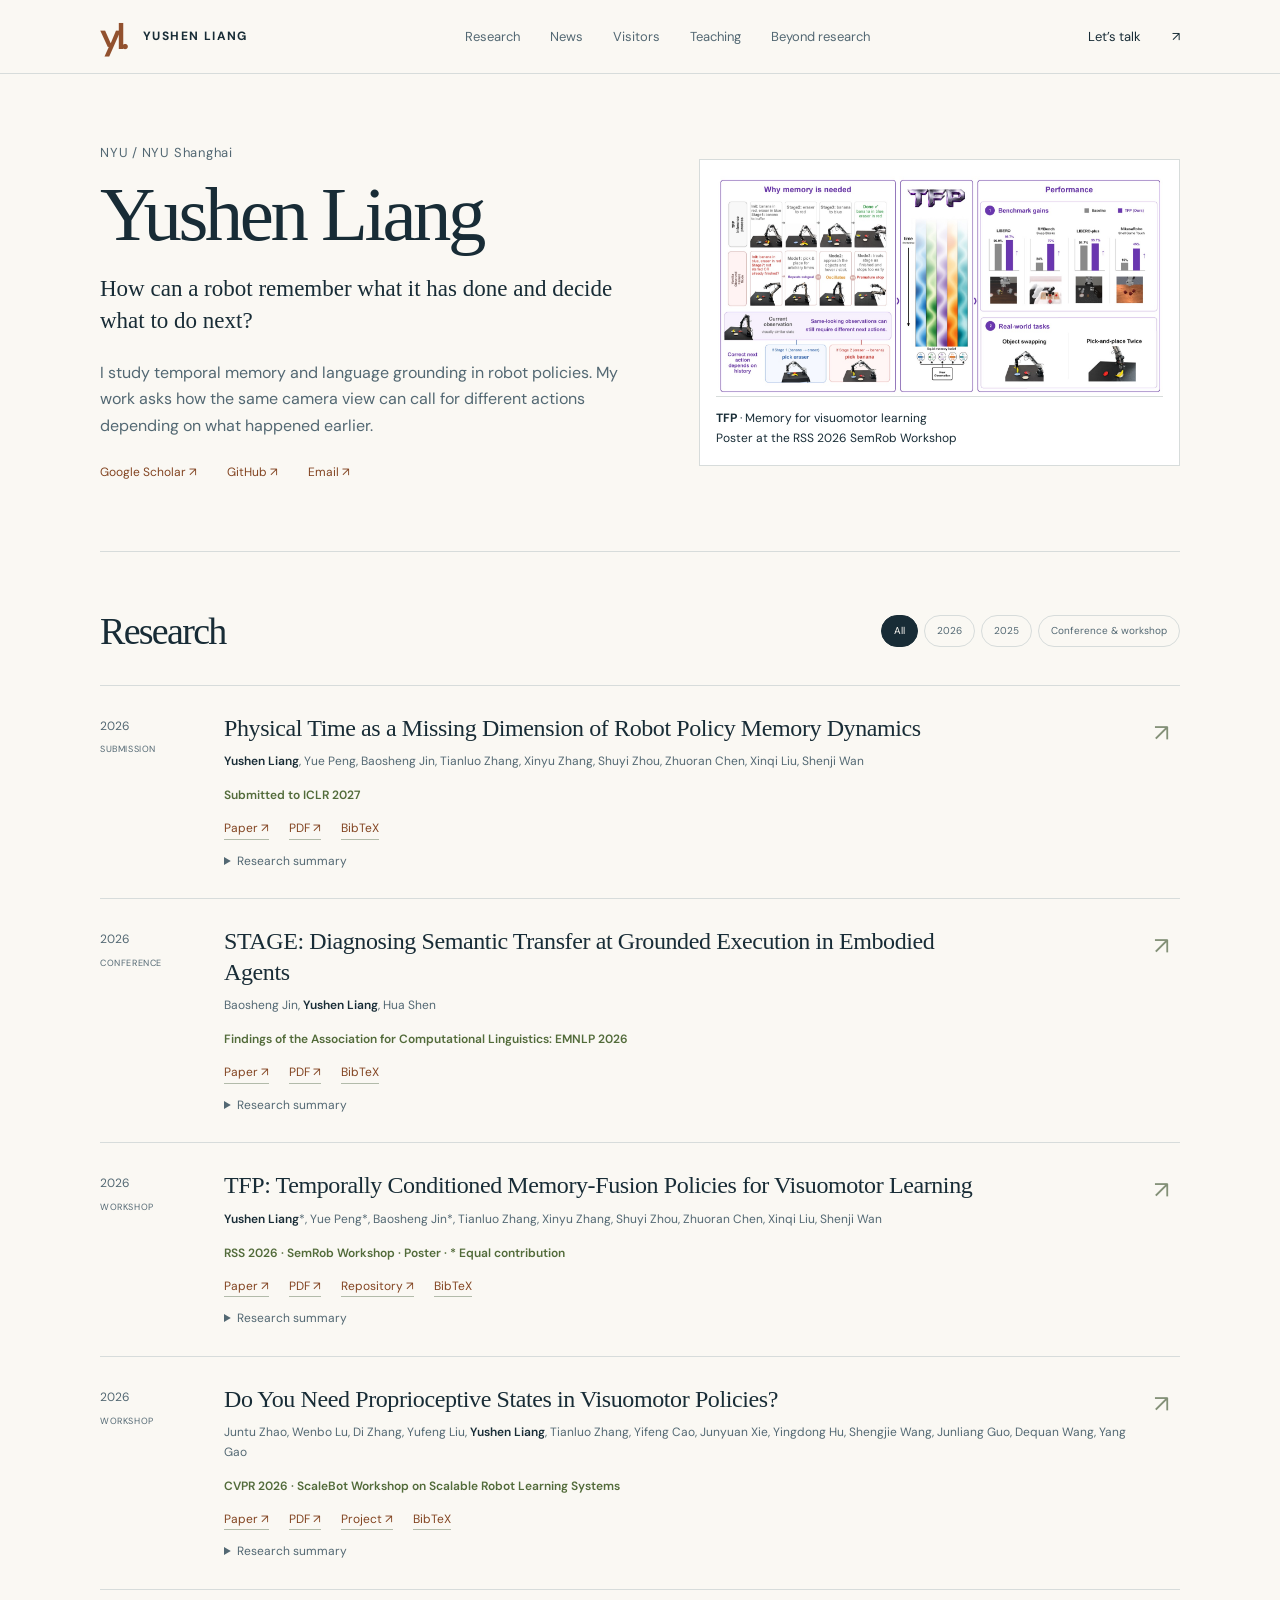
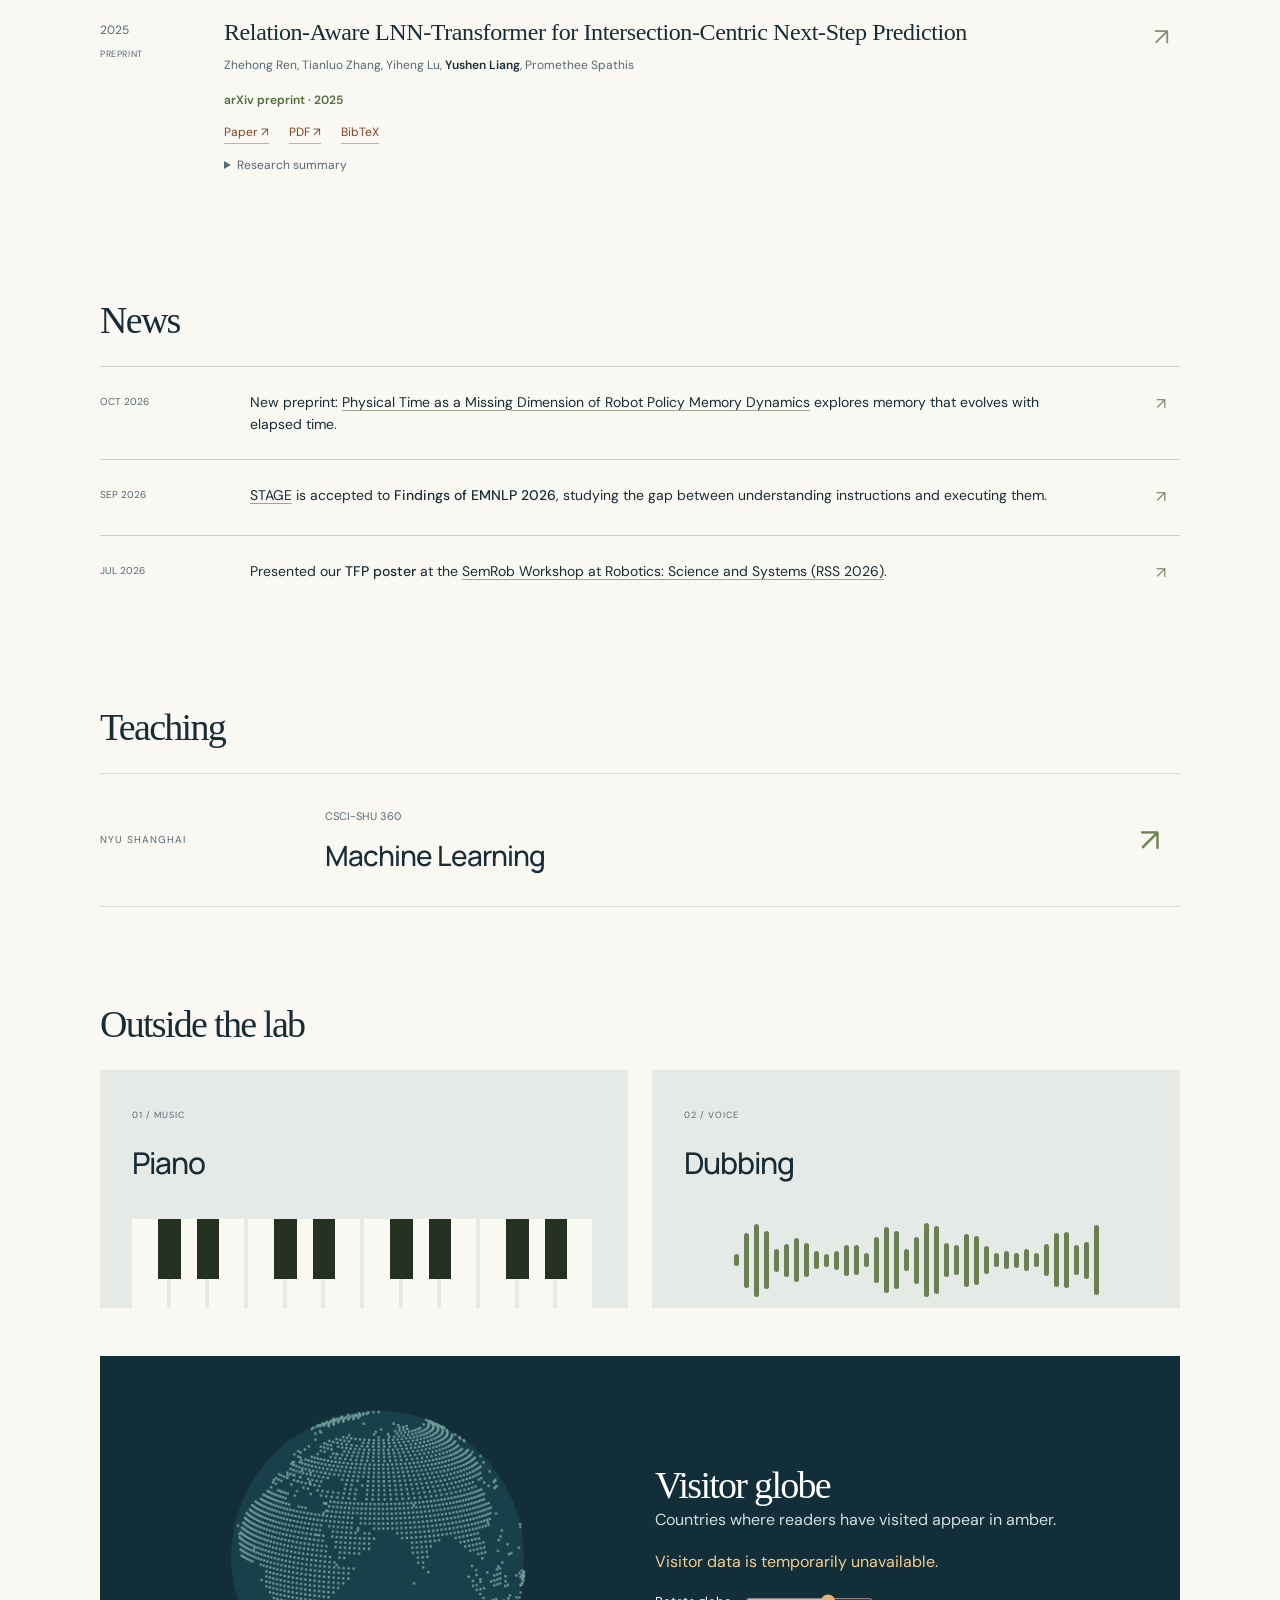
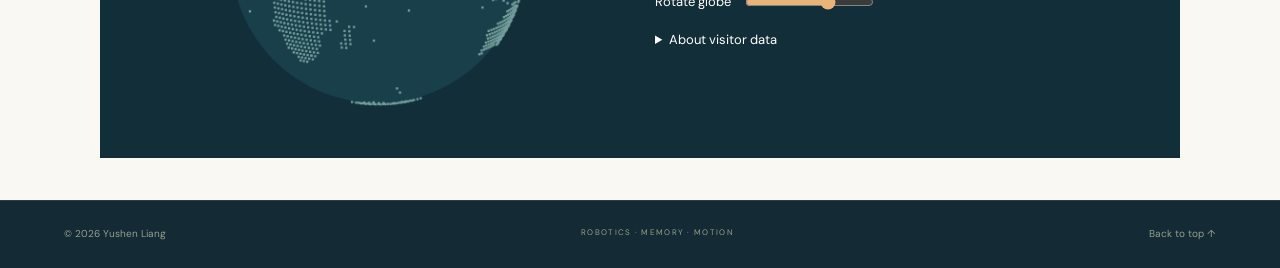
==== commit c68d73f8: "Specify ICLR submission and CVPR ScaleBot workshop in research list" ====
--- a/index.html
+++ b/index.html
@@ -12,7 +12,7 @@
 <header><a class="brand" href="#home" aria-label="Yushen Liang home"><span class="monogram">yl.</span><span>YUSHEN LIANG</span></a><nav aria-label="Main navigation"><a href="#research">Research</a><a href="#news">News</a><a href="#visitors">Visitors</a><a href="#teaching">Teaching</a><a href="#beyond">Beyond research</a></nav><a class="contact-nav" href="mailto:yl11949@nyu.edu">Let’s talk <span>↗</span></a></header>
 <main>
 <section class="profile" id="home"><div><p class="kicker">NYU / NYU Shanghai</p><h1>Yushen Liang</h1><p class="lead">How can a robot remember what it has done and decide what to do next?</p><p>I study temporal memory and language grounding in robot policies. My work asks how the same camera view can call for different actions depending on what happened earlier.</p><div class="socials"><a href="https://scholar.google.com/citations?user=L-SPBtUAAAAJ">Google Scholar ↗</a><a href="https://github.com/Mirage415">GitHub ↗</a><a href="mailto:yl11949@nyu.edu">Email ↗</a></div></div><figure><a href="https://arxiv.org/abs/2607.08283"><img src="assets/tfp-overview.jpg" alt="TFP overview including the robot experiments and memory model"></a><figcaption><b>TFP</b> · Memory for visuomotor learning<br>Poster at the RSS 2026 SemRob Workshop</figcaption></figure></section><section class="section research" id="research"><div class="publications-heading"><h3>Research</h3><div class="filters" role="group" aria-label="Filter publications"><button class="active" data-filter="all" aria-pressed="true">All</button><button data-filter="2026" aria-pressed="false">2026</button><button data-filter="2025" aria-pressed="false">2025</button><button data-filter="peer" aria-pressed="false">Conference & workshop</button></div></div>
-<div id="papers"><article class="paper" data-year="2026" data-peer="false"><div class="paper-year">2026<span>PREPRINT</span></div><div><h3><a href="https://arxiv.org/abs/2610.20524" target="_blank" rel="noopener noreferrer">Physical Time as a Missing Dimension of Robot Policy Memory Dynamics</a></h3><p class="authors"><strong>Yushen Liang</strong>, Yue Peng, Baosheng Jin, Tianluo Zhang, Xinyu Zhang, Shuyi Zhou, Zhuoran Chen, Xinqi Liu, Shenji Wan</p><p class="venue">arXiv preprint · 2026</p><div class="paper-links"><a href="https://arxiv.org/abs/2610.20524" target="_blank" rel="noopener noreferrer">Paper ↗</a><a href="https://arxiv.org/pdf/2610.20524" target="_blank" rel="noopener noreferrer">PDF ↗</a><button class="cite" data-index="0" aria-label="Show BibTeX for Physical Time as a Missing Dimension of Robot Policy Memory Dynamics">BibTeX</button></div><details><summary>Research summary</summary><p>Temporal Flow Policy treats robot memory as a state that evolves over measured physical time. It combines retained history with elapsed intervals to condition diffusion and flow-matching policies, supporting timing-sensitive behavior and memory through occlusion.</p></details></div><a class="paper-arrow" href="https://arxiv.org/abs/2610.20524" aria-label="Read Physical Time as a Missing Dimension of Robot Policy Memory Dynamics">↗</a></article><article class="paper" data-year="2026" data-peer="true"><div class="paper-year">2026<span>CONFERENCE</span></div><div><h3><a href="https://arxiv.org/abs/2609.13458" target="_blank" rel="noopener noreferrer">STAGE: Diagnosing Semantic Transfer at Grounded Execution in Embodied Agents</a></h3><p class="authors">Baosheng Jin, <strong>Yushen Liang</strong>, Hua Shen</p><p class="venue">Findings of the Association for Computational Linguistics: EMNLP 2026</p><div class="paper-links"><a href="https://arxiv.org/abs/2609.13458" target="_blank" rel="noopener noreferrer">Paper ↗</a><a href="https://arxiv.org/pdf/2609.13458" target="_blank" rel="noopener noreferrer">PDF ↗</a><button class="cite" data-index="1" aria-label="Show BibTeX for STAGE: Diagnosing Semantic Transfer at Grounded Execution in Embodied Agents">BibTeX</button></div><details><summary>Research summary</summary><p>STAGE examines a semantic-action gap: an embodied agent may recover the meaning of an instruction without reflecting it in its actions. SAT-Bench tests this gap with fixed-observation counterfactuals; VISA provides a lightweight interface for more instruction-consistent execution.</p></details></div><a class="paper-arrow" href="https://arxiv.org/abs/2609.13458" aria-label="Read STAGE: Diagnosing Semantic Transfer at Grounded Execution in Embodied Agents">↗</a></article><article class="paper" data-year="2026" data-peer="true"><div class="paper-year">2026<span>WORKSHOP</span></div><div><h3><a href="https://arxiv.org/abs/2607.08283" target="_blank" rel="noopener noreferrer">TFP: Temporally Conditioned Memory-Fusion Policies for Visuomotor Learning</a></h3><p class="authors"><strong>Yushen Liang</strong>*, Yue Peng*, Baosheng Jin*, Tianluo Zhang, Xinyu Zhang, Shuyi Zhou, Zhuoran Chen, Xinqi Liu, Shenji Wan</p><p class="venue">RSS 2026 · SemRob Workshop · Poster · * Equal contribution</p><div class="paper-links"><a href="https://arxiv.org/abs/2607.08283" target="_blank" rel="noopener noreferrer">Paper ↗</a><a href="https://arxiv.org/pdf/2607.08283" target="_blank" rel="noopener noreferrer">PDF ↗</a><a href="https://github.com/Mirage415/TFP-Temporally-conditioned-Memory-Fusion-Policies-for-Visuomotor-Learning" target="_blank" rel="noopener noreferrer">Repository ↗</a><button class="cite" data-index="2" aria-label="Show BibTeX for TFP: Temporally Conditioned Memory-Fusion Policies for Visuomotor Learning">BibTeX</button></div><details><summary>Research summary</summary><p>TFP maintains an episode-local task-progress belief using Liquid Time-Constant dynamics and injects it into the action decoder through adaptive modulation. This lets accumulated context influence generated actions during visually ambiguous, occluded, or stage-dependent manipulation.</p></details></div><a class="paper-arrow" href="https://arxiv.org/abs/2607.08283" aria-label="Read TFP: Temporally Conditioned Memory-Fusion Policies for Visuomotor Learning">↗</a></article><article class="paper" data-year="2025" data-peer="false"><div class="paper-year">2025<span>PREPRINT</span></div><div><h3><a href="https://arxiv.org/abs/2509.18644" target="_blank" rel="noopener noreferrer">Do You Need Proprioceptive States in Visuomotor Policies?</a></h3><p class="authors">Juntu Zhao, Wenbo Lu, Di Zhang, Yufeng Liu, <strong>Yushen Liang</strong>, Tianluo Zhang, Yifeng Cao, Junyuan Xie, Yingdong Hu, Shengjie Wang, Junliang Guo, Dequan Wang, Yang Gao</p><p class="venue">arXiv preprint · 2025</p><div class="paper-links"><a href="https://arxiv.org/abs/2509.18644" target="_blank" rel="noopener noreferrer">Paper ↗</a><a href="https://arxiv.org/pdf/2509.18644" target="_blank" rel="noopener noreferrer">PDF ↗</a><a href="https://statefreepolicy.github.io/" target="_blank" rel="noopener noreferrer">Project ↗</a><button class="cite" data-index="3" aria-label="Show BibTeX for Do You Need Proprioceptive States in Visuomotor Policies?">BibTeX</button></div><details><summary>Research summary</summary><p>This work investigates how proprioceptive inputs can encourage overfitting to training trajectories. State-free policies instead combine task-relevant visual observations with relative end-effector actions to improve spatial generalization and cross-embodiment adaptation.</p></details></div><a class="paper-arrow" href="https://arxiv.org/abs/2509.18644" aria-label="Read Do You Need Proprioceptive States in Visuomotor Policies?">↗</a></article><article class="paper" data-year="2025" data-peer="false"><div class="paper-year">2025<span>PREPRINT</span></div><div><h3><a href="https://arxiv.org/abs/2508.01368" target="_blank" rel="noopener noreferrer">Relation-Aware LNN-Transformer for Intersection-Centric Next-Step Prediction</a></h3><p class="authors">Zhehong Ren, Tianluo Zhang, Yiheng Lu, <strong>Yushen Liang</strong>, Promethee Spathis</p><p class="venue">arXiv preprint · 2025</p><div class="paper-links"><a href="https://arxiv.org/abs/2508.01368" target="_blank" rel="noopener noreferrer">Paper ↗</a><a href="https://arxiv.org/pdf/2508.01368" target="_blank" rel="noopener noreferrer">PDF ↗</a><button class="cite" data-index="4" aria-label="Show BibTeX for Relation-Aware LNN-Transformer for Intersection-Centric Next-Step Prediction">BibTeX</button></div><details><summary>Research summary</summary><p>A road-intersection graph represents movement beyond a fixed set of points of interest. A hybrid continuous-time liquid neural network and relation-aware Transformer models temporal dynamics together with spatial dependencies for next-step location prediction.</p></details></div><a class="paper-arrow" href="https://arxiv.org/abs/2508.01368" aria-label="Read Relation-Aware LNN-Transformer for Intersection-Centric Next-Step Prediction">↗</a></article></div><p id="filter-status" class="sr-only" aria-live="polite"></p>
+<div id="papers"><article class="paper" data-year="2026" data-peer="false"><div class="paper-year">2026<span>SUBMISSION</span></div><div><h3><a href="https://arxiv.org/abs/2610.20524" target="_blank" rel="noopener noreferrer">Physical Time as a Missing Dimension of Robot Policy Memory Dynamics</a></h3><p class="authors"><strong>Yushen Liang</strong>, Yue Peng, Baosheng Jin, Tianluo Zhang, Xinyu Zhang, Shuyi Zhou, Zhuoran Chen, Xinqi Liu, Shenji Wan</p><p class="venue">Submitted to ICLR 2027</p><div class="paper-links"><a href="https://arxiv.org/abs/2610.20524" target="_blank" rel="noopener noreferrer">Paper ↗</a><a href="https://arxiv.org/pdf/2610.20524" target="_blank" rel="noopener noreferrer">PDF ↗</a><button class="cite" data-index="0" aria-label="Show BibTeX for Physical Time as a Missing Dimension of Robot Policy Memory Dynamics">BibTeX</button></div><details><summary>Research summary</summary><p>Temporal Flow Policy treats robot memory as a state that evolves over measured physical time. It combines retained history with elapsed intervals to condition diffusion and flow-matching policies, supporting timing-sensitive behavior and memory through occlusion.</p></details></div><a class="paper-arrow" href="https://arxiv.org/abs/2610.20524" aria-label="Read Physical Time as a Missing Dimension of Robot Policy Memory Dynamics">↗</a></article><article class="paper" data-year="2026" data-peer="true"><div class="paper-year">2026<span>CONFERENCE</span></div><div><h3><a href="https://arxiv.org/abs/2609.13458" target="_blank" rel="noopener noreferrer">STAGE: Diagnosing Semantic Transfer at Grounded Execution in Embodied Agents</a></h3><p class="authors">Baosheng Jin, <strong>Yushen Liang</strong>, Hua Shen</p><p class="venue">Findings of the Association for Computational Linguistics: EMNLP 2026</p><div class="paper-links"><a href="https://arxiv.org/abs/2609.13458" target="_blank" rel="noopener noreferrer">Paper ↗</a><a href="https://arxiv.org/pdf/2609.13458" target="_blank" rel="noopener noreferrer">PDF ↗</a><button class="cite" data-index="1" aria-label="Show BibTeX for STAGE: Diagnosing Semantic Transfer at Grounded Execution in Embodied Agents">BibTeX</button></div><details><summary>Research summary</summary><p>STAGE examines a semantic-action gap: an embodied agent may recover the meaning of an instruction without reflecting it in its actions. SAT-Bench tests this gap with fixed-observation counterfactuals; VISA provides a lightweight interface for more instruction-consistent execution.</p></details></div><a class="paper-arrow" href="https://arxiv.org/abs/2609.13458" aria-label="Read STAGE: Diagnosing Semantic Transfer at Grounded Execution in Embodied Agents">↗</a></article><article class="paper" data-year="2026" data-peer="true"><div class="paper-year">2026<span>WORKSHOP</span></div><div><h3><a href="https://arxiv.org/abs/2607.08283" target="_blank" rel="noopener noreferrer">TFP: Temporally Conditioned Memory-Fusion Policies for Visuomotor Learning</a></h3><p class="authors"><strong>Yushen Liang</strong>*, Yue Peng*, Baosheng Jin*, Tianluo Zhang, Xinyu Zhang, Shuyi Zhou, Zhuoran Chen, Xinqi Liu, Shenji Wan</p><p class="venue">RSS 2026 · SemRob Workshop · Poster · * Equal contribution</p><div class="paper-links"><a href="https://arxiv.org/abs/2607.08283" target="_blank" rel="noopener noreferrer">Paper ↗</a><a href="https://arxiv.org/pdf/2607.08283" target="_blank" rel="noopener noreferrer">PDF ↗</a><a href="https://github.com/Mirage415/TFP-Temporally-conditioned-Memory-Fusion-Policies-for-Visuomotor-Learning" target="_blank" rel="noopener noreferrer">Repository ↗</a><button class="cite" data-index="2" aria-label="Show BibTeX for TFP: Temporally Conditioned Memory-Fusion Policies for Visuomotor Learning">BibTeX</button></div><details><summary>Research summary</summary><p>TFP maintains an episode-local task-progress belief using Liquid Time-Constant dynamics and injects it into the action decoder through adaptive modulation. This lets accumulated context influence generated actions during visually ambiguous, occluded, or stage-dependent manipulation.</p></details></div><a class="paper-arrow" href="https://arxiv.org/abs/2607.08283" aria-label="Read TFP: Temporally Conditioned Memory-Fusion Policies for Visuomotor Learning">↗</a></article><article class="paper" data-year="2026" data-peer="true"><div class="paper-year">2026<span>WORKSHOP</span></div><div><h3><a href="https://arxiv.org/abs/2509.18644" target="_blank" rel="noopener noreferrer">Do You Need Proprioceptive States in Visuomotor Policies?</a></h3><p class="authors">Juntu Zhao, Wenbo Lu, Di Zhang, Yufeng Liu, <strong>Yushen Liang</strong>, Tianluo Zhang, Yifeng Cao, Junyuan Xie, Yingdong Hu, Shengjie Wang, Junliang Guo, Dequan Wang, Yang Gao</p><p class="venue">CVPR 2026 · ScaleBot Workshop on Scalable Robot Learning Systems</p><div class="paper-links"><a href="https://arxiv.org/abs/2509.18644" target="_blank" rel="noopener noreferrer">Paper ↗</a><a href="https://arxiv.org/pdf/2509.18644" target="_blank" rel="noopener noreferrer">PDF ↗</a><a href="https://statefreepolicy.github.io/" target="_blank" rel="noopener noreferrer">Project ↗</a><button class="cite" data-index="3" aria-label="Show BibTeX for Do You Need Proprioceptive States in Visuomotor Policies?">BibTeX</button></div><details><summary>Research summary</summary><p>This work investigates how proprioceptive inputs can encourage overfitting to training trajectories. State-free policies instead combine task-relevant visual observations with relative end-effector actions to improve spatial generalization and cross-embodiment adaptation.</p></details></div><a class="paper-arrow" href="https://arxiv.org/abs/2509.18644" aria-label="Read Do You Need Proprioceptive States in Visuomotor Policies?">↗</a></article><article class="paper" data-year="2025" data-peer="false"><div class="paper-year">2025<span>PREPRINT</span></div><div><h3><a href="https://arxiv.org/abs/2508.01368" target="_blank" rel="noopener noreferrer">Relation-Aware LNN-Transformer for Intersection-Centric Next-Step Prediction</a></h3><p class="authors">Zhehong Ren, Tianluo Zhang, Yiheng Lu, <strong>Yushen Liang</strong>, Promethee Spathis</p><p class="venue">arXiv preprint · 2025</p><div class="paper-links"><a href="https://arxiv.org/abs/2508.01368" target="_blank" rel="noopener noreferrer">Paper ↗</a><a href="https://arxiv.org/pdf/2508.01368" target="_blank" rel="noopener noreferrer">PDF ↗</a><button class="cite" data-index="4" aria-label="Show BibTeX for Relation-Aware LNN-Transformer for Intersection-Centric Next-Step Prediction">BibTeX</button></div><details><summary>Research summary</summary><p>A road-intersection graph represents movement beyond a fixed set of points of interest. A hybrid continuous-time liquid neural network and relation-aware Transformer models temporal dynamics together with spatial dependencies for next-step location prediction.</p></details></div><a class="paper-arrow" href="https://arxiv.org/abs/2508.01368" aria-label="Read Relation-Aware LNN-Transformer for Intersection-Centric Next-Step Prediction">↗</a></article></div><p id="filter-status" class="sr-only" aria-live="polite"></p>
 </section>
 <section class="news section" id="news"><div class="section-heading"><div><h2>News</h2></div></div><div class="news-list"><article><time datetime="2026-10">OCT 2026</time><p>New preprint: <a href="https://arxiv.org/abs/2610.20524">Physical Time as a Missing Dimension of Robot Policy Memory Dynamics</a> explores memory that evolves with elapsed time.</p><span>↗</span></article><article><time datetime="2026-09">SEP 2026</time><p><a href="https://arxiv.org/abs/2609.13458">STAGE</a> is accepted to <strong>Findings of EMNLP 2026</strong>, studying the gap between understanding instructions and executing them.</p><span>↗</span></article><article class="news-highlight"><time datetime="2026-07">JUL 2026</time><p>Presented our <strong>TFP poster</strong> at the <a href="https://semrob.github.io/">SemRob Workshop at Robotics: Science and Systems (RSS 2026)</a>.</p><span>↗</span></article></div></section>
 <section class="teaching section" id="teaching"><div class="section-heading"><div><h2>Teaching</h2></div></div><div class="course"><span>NYU SHANGHAI</span><div><small>CSCI-SHU 360</small><h3>Machine Learning</h3></div><span class="course-symbol" aria-hidden="true">↗</span></div></section>
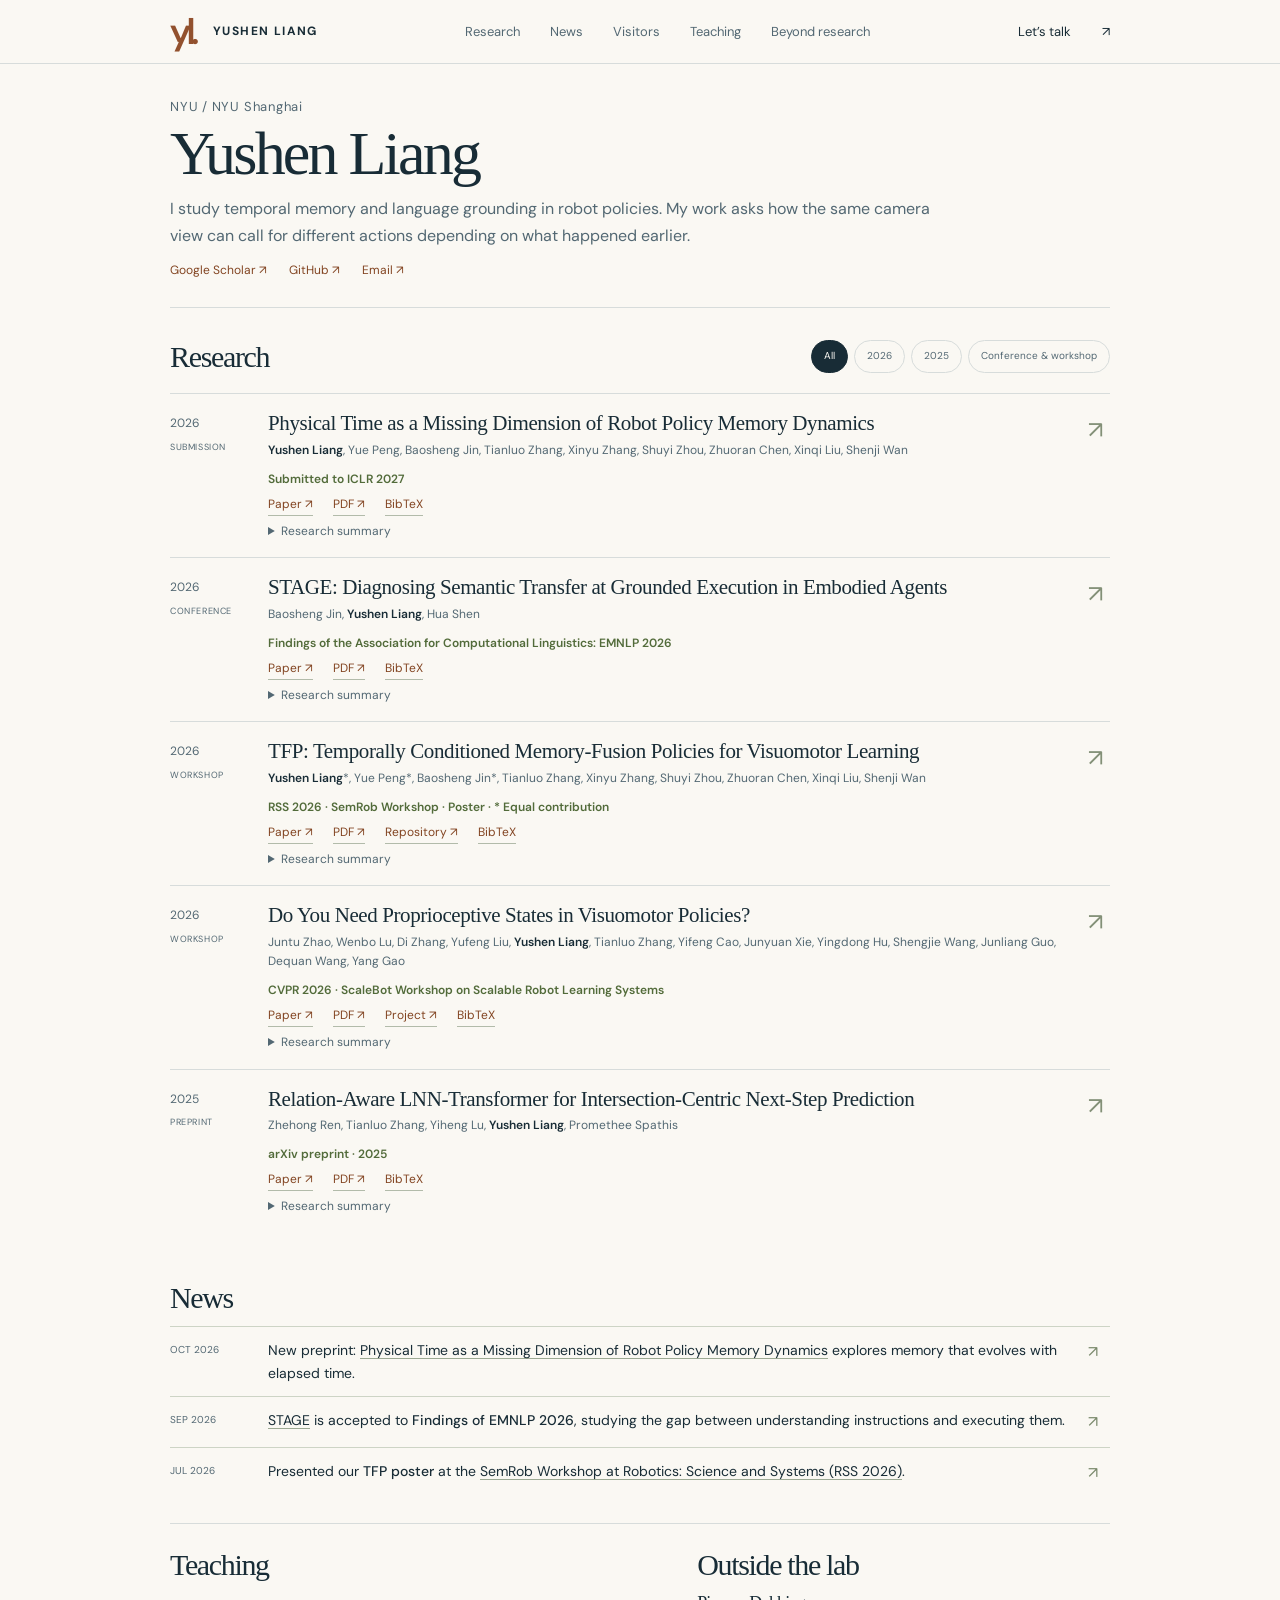
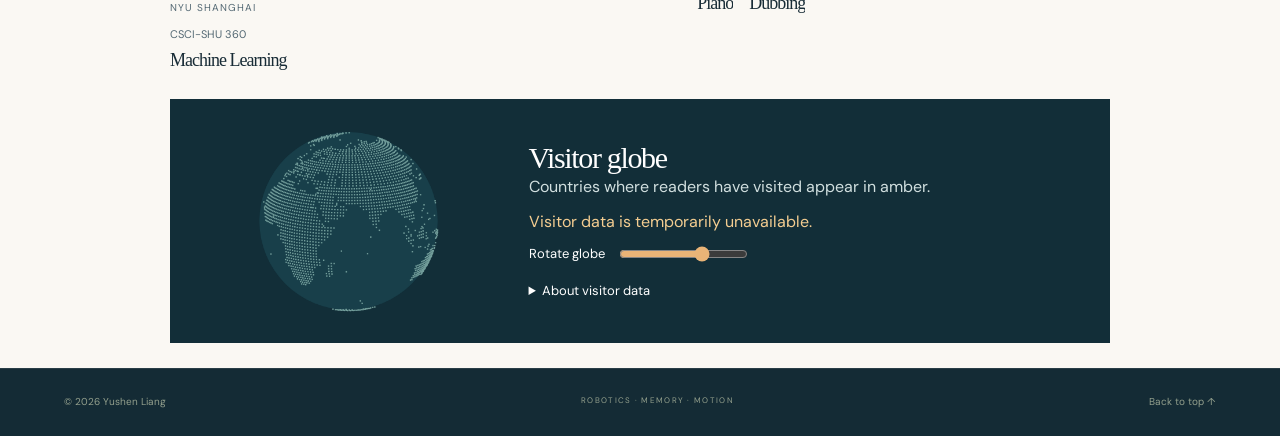
==== commit b7952715: "Remove the hero figure and tighten spacing across the academic homepage" ====
--- a/index.html
+++ b/index.html
@@ -11,12 +11,12 @@
 <a class="skip" href="#research">Skip to research</a>
 <header><a class="brand" href="#home" aria-label="Yushen Liang home"><span class="monogram">yl.</span><span>YUSHEN LIANG</span></a><nav aria-label="Main navigation"><a href="#research">Research</a><a href="#news">News</a><a href="#visitors">Visitors</a><a href="#teaching">Teaching</a><a href="#beyond">Beyond research</a></nav><a class="contact-nav" href="mailto:yl11949@nyu.edu">Let’s talk <span>↗</span></a></header>
 <main>
-<section class="profile" id="home"><div><p class="kicker">NYU / NYU Shanghai</p><h1>Yushen Liang</h1><p class="lead">How can a robot remember what it has done and decide what to do next?</p><p>I study temporal memory and language grounding in robot policies. My work asks how the same camera view can call for different actions depending on what happened earlier.</p><div class="socials"><a href="https://scholar.google.com/citations?user=L-SPBtUAAAAJ">Google Scholar ↗</a><a href="https://github.com/Mirage415">GitHub ↗</a><a href="mailto:yl11949@nyu.edu">Email ↗</a></div></div><figure><a href="https://arxiv.org/abs/2607.08283"><img src="assets/tfp-overview.jpg" alt="TFP overview including the robot experiments and memory model"></a><figcaption><b>TFP</b> · Memory for visuomotor learning<br>Poster at the RSS 2026 SemRob Workshop</figcaption></figure></section><section class="section research" id="research"><div class="publications-heading"><h3>Research</h3><div class="filters" role="group" aria-label="Filter publications"><button class="active" data-filter="all" aria-pressed="true">All</button><button data-filter="2026" aria-pressed="false">2026</button><button data-filter="2025" aria-pressed="false">2025</button><button data-filter="peer" aria-pressed="false">Conference & workshop</button></div></div>
+<section class="profile" id="home"><div><p class="kicker">NYU / NYU Shanghai</p><h1>Yushen Liang</h1><p>I study temporal memory and language grounding in robot policies. My work asks how the same camera view can call for different actions depending on what happened earlier.</p><div class="socials"><a href="https://scholar.google.com/citations?user=L-SPBtUAAAAJ">Google Scholar ↗</a><a href="https://github.com/Mirage415">GitHub ↗</a><a href="mailto:yl11949@nyu.edu">Email ↗</a></div></div></section><section class="section research" id="research"><div class="publications-heading"><h3>Research</h3><div class="filters" role="group" aria-label="Filter publications"><button class="active" data-filter="all" aria-pressed="true">All</button><button data-filter="2026" aria-pressed="false">2026</button><button data-filter="2025" aria-pressed="false">2025</button><button data-filter="peer" aria-pressed="false">Conference & workshop</button></div></div>
 <div id="papers"><article class="paper" data-year="2026" data-peer="false"><div class="paper-year">2026<span>SUBMISSION</span></div><div><h3><a href="https://arxiv.org/abs/2610.20524" target="_blank" rel="noopener noreferrer">Physical Time as a Missing Dimension of Robot Policy Memory Dynamics</a></h3><p class="authors"><strong>Yushen Liang</strong>, Yue Peng, Baosheng Jin, Tianluo Zhang, Xinyu Zhang, Shuyi Zhou, Zhuoran Chen, Xinqi Liu, Shenji Wan</p><p class="venue">Submitted to ICLR 2027</p><div class="paper-links"><a href="https://arxiv.org/abs/2610.20524" target="_blank" rel="noopener noreferrer">Paper ↗</a><a href="https://arxiv.org/pdf/2610.20524" target="_blank" rel="noopener noreferrer">PDF ↗</a><button class="cite" data-index="0" aria-label="Show BibTeX for Physical Time as a Missing Dimension of Robot Policy Memory Dynamics">BibTeX</button></div><details><summary>Research summary</summary><p>Temporal Flow Policy treats robot memory as a state that evolves over measured physical time. It combines retained history with elapsed intervals to condition diffusion and flow-matching policies, supporting timing-sensitive behavior and memory through occlusion.</p></details></div><a class="paper-arrow" href="https://arxiv.org/abs/2610.20524" aria-label="Read Physical Time as a Missing Dimension of Robot Policy Memory Dynamics">↗</a></article><article class="paper" data-year="2026" data-peer="true"><div class="paper-year">2026<span>CONFERENCE</span></div><div><h3><a href="https://arxiv.org/abs/2609.13458" target="_blank" rel="noopener noreferrer">STAGE: Diagnosing Semantic Transfer at Grounded Execution in Embodied Agents</a></h3><p class="authors">Baosheng Jin, <strong>Yushen Liang</strong>, Hua Shen</p><p class="venue">Findings of the Association for Computational Linguistics: EMNLP 2026</p><div class="paper-links"><a href="https://arxiv.org/abs/2609.13458" target="_blank" rel="noopener noreferrer">Paper ↗</a><a href="https://arxiv.org/pdf/2609.13458" target="_blank" rel="noopener noreferrer">PDF ↗</a><button class="cite" data-index="1" aria-label="Show BibTeX for STAGE: Diagnosing Semantic Transfer at Grounded Execution in Embodied Agents">BibTeX</button></div><details><summary>Research summary</summary><p>STAGE examines a semantic-action gap: an embodied agent may recover the meaning of an instruction without reflecting it in its actions. SAT-Bench tests this gap with fixed-observation counterfactuals; VISA provides a lightweight interface for more instruction-consistent execution.</p></details></div><a class="paper-arrow" href="https://arxiv.org/abs/2609.13458" aria-label="Read STAGE: Diagnosing Semantic Transfer at Grounded Execution in Embodied Agents">↗</a></article><article class="paper" data-year="2026" data-peer="true"><div class="paper-year">2026<span>WORKSHOP</span></div><div><h3><a href="https://arxiv.org/abs/2607.08283" target="_blank" rel="noopener noreferrer">TFP: Temporally Conditioned Memory-Fusion Policies for Visuomotor Learning</a></h3><p class="authors"><strong>Yushen Liang</strong>*, Yue Peng*, Baosheng Jin*, Tianluo Zhang, Xinyu Zhang, Shuyi Zhou, Zhuoran Chen, Xinqi Liu, Shenji Wan</p><p class="venue">RSS 2026 · SemRob Workshop · Poster · * Equal contribution</p><div class="paper-links"><a href="https://arxiv.org/abs/2607.08283" target="_blank" rel="noopener noreferrer">Paper ↗</a><a href="https://arxiv.org/pdf/2607.08283" target="_blank" rel="noopener noreferrer">PDF ↗</a><a href="https://github.com/Mirage415/TFP-Temporally-conditioned-Memory-Fusion-Policies-for-Visuomotor-Learning" target="_blank" rel="noopener noreferrer">Repository ↗</a><button class="cite" data-index="2" aria-label="Show BibTeX for TFP: Temporally Conditioned Memory-Fusion Policies for Visuomotor Learning">BibTeX</button></div><details><summary>Research summary</summary><p>TFP maintains an episode-local task-progress belief using Liquid Time-Constant dynamics and injects it into the action decoder through adaptive modulation. This lets accumulated context influence generated actions during visually ambiguous, occluded, or stage-dependent manipulation.</p></details></div><a class="paper-arrow" href="https://arxiv.org/abs/2607.08283" aria-label="Read TFP: Temporally Conditioned Memory-Fusion Policies for Visuomotor Learning">↗</a></article><article class="paper" data-year="2026" data-peer="true"><div class="paper-year">2026<span>WORKSHOP</span></div><div><h3><a href="https://arxiv.org/abs/2509.18644" target="_blank" rel="noopener noreferrer">Do You Need Proprioceptive States in Visuomotor Policies?</a></h3><p class="authors">Juntu Zhao, Wenbo Lu, Di Zhang, Yufeng Liu, <strong>Yushen Liang</strong>, Tianluo Zhang, Yifeng Cao, Junyuan Xie, Yingdong Hu, Shengjie Wang, Junliang Guo, Dequan Wang, Yang Gao</p><p class="venue">CVPR 2026 · ScaleBot Workshop on Scalable Robot Learning Systems</p><div class="paper-links"><a href="https://arxiv.org/abs/2509.18644" target="_blank" rel="noopener noreferrer">Paper ↗</a><a href="https://arxiv.org/pdf/2509.18644" target="_blank" rel="noopener noreferrer">PDF ↗</a><a href="https://statefreepolicy.github.io/" target="_blank" rel="noopener noreferrer">Project ↗</a><button class="cite" data-index="3" aria-label="Show BibTeX for Do You Need Proprioceptive States in Visuomotor Policies?">BibTeX</button></div><details><summary>Research summary</summary><p>This work investigates how proprioceptive inputs can encourage overfitting to training trajectories. State-free policies instead combine task-relevant visual observations with relative end-effector actions to improve spatial generalization and cross-embodiment adaptation.</p></details></div><a class="paper-arrow" href="https://arxiv.org/abs/2509.18644" aria-label="Read Do You Need Proprioceptive States in Visuomotor Policies?">↗</a></article><article class="paper" data-year="2025" data-peer="false"><div class="paper-year">2025<span>PREPRINT</span></div><div><h3><a href="https://arxiv.org/abs/2508.01368" target="_blank" rel="noopener noreferrer">Relation-Aware LNN-Transformer for Intersection-Centric Next-Step Prediction</a></h3><p class="authors">Zhehong Ren, Tianluo Zhang, Yiheng Lu, <strong>Yushen Liang</strong>, Promethee Spathis</p><p class="venue">arXiv preprint · 2025</p><div class="paper-links"><a href="https://arxiv.org/abs/2508.01368" target="_blank" rel="noopener noreferrer">Paper ↗</a><a href="https://arxiv.org/pdf/2508.01368" target="_blank" rel="noopener noreferrer">PDF ↗</a><button class="cite" data-index="4" aria-label="Show BibTeX for Relation-Aware LNN-Transformer for Intersection-Centric Next-Step Prediction">BibTeX</button></div><details><summary>Research summary</summary><p>A road-intersection graph represents movement beyond a fixed set of points of interest. A hybrid continuous-time liquid neural network and relation-aware Transformer models temporal dynamics together with spatial dependencies for next-step location prediction.</p></details></div><a class="paper-arrow" href="https://arxiv.org/abs/2508.01368" aria-label="Read Relation-Aware LNN-Transformer for Intersection-Centric Next-Step Prediction">↗</a></article></div><p id="filter-status" class="sr-only" aria-live="polite"></p>
 </section>
 <section class="news section" id="news"><div class="section-heading"><div><h2>News</h2></div></div><div class="news-list"><article><time datetime="2026-10">OCT 2026</time><p>New preprint: <a href="https://arxiv.org/abs/2610.20524">Physical Time as a Missing Dimension of Robot Policy Memory Dynamics</a> explores memory that evolves with elapsed time.</p><span>↗</span></article><article><time datetime="2026-09">SEP 2026</time><p><a href="https://arxiv.org/abs/2609.13458">STAGE</a> is accepted to <strong>Findings of EMNLP 2026</strong>, studying the gap between understanding instructions and executing them.</p><span>↗</span></article><article class="news-highlight"><time datetime="2026-07">JUL 2026</time><p>Presented our <strong>TFP poster</strong> at the <a href="https://semrob.github.io/">SemRob Workshop at Robotics: Science and Systems (RSS 2026)</a>.</p><span>↗</span></article></div></section>
-<section class="teaching section" id="teaching"><div class="section-heading"><div><h2>Teaching</h2></div></div><div class="course"><span>NYU SHANGHAI</span><div><small>CSCI-SHU 360</small><h3>Machine Learning</h3></div><span class="course-symbol" aria-hidden="true">↗</span></div></section>
-<section class="beyond section" id="beyond"><div class="section-heading"><div><h2>Outside the lab</h2></div></div><div class="hobbies"><article><span class="hobby-number">01 / MUSIC</span><h3>Piano</h3><div class="piano" aria-hidden="true"><i></i><i></i><i></i><i></i><i></i><i></i><i></i><i></i><i></i><i></i><i></i><i></i></div></article><article><span class="hobby-number">02 / VOICE</span><h3>Dubbing</h3><div class="wave" aria-hidden="true"></div></article></div></section>
-<section id="visitors" class="atlas section"><canvas id="earth" width="520" height="360" role="img" aria-label="Globe of visitor countries"></canvas><div><h2>Visitor globe</h2><p>Countries where readers have visited appear in amber.</p><p id="regions" role="status">Loading visitor regions…</p><label>Rotate globe <input id="longitude" type="range" min="-180" max="180" value="60"></label><details><summary>About visitor data</summary><p>This site sends a request to its visitor service on page load. The service stores the requesting IP, approximate country and last visit time. Only country codes are published. A shared connection or VPN may represent several readers.</p></details></div></section></main><footer><span>© <span id="year">2026</span> Yushen Liang</span><span>ROBOTICS · MEMORY · MOTION</span><a href="#home">Back to top ↑</a></footer>
+<div class="personal-notes"><section class="teaching section" id="teaching"><div class="section-heading"><div><h2>Teaching</h2></div></div><div class="course"><span>NYU SHANGHAI</span><div><small>CSCI-SHU 360</small><h3>Machine Learning</h3></div></div></section>
+<section class="beyond section" id="beyond"><div class="section-heading"><div><h2>Outside the lab</h2></div></div><div class="hobbies"><article><h3>Piano</h3></article><article><h3>Dubbing</h3></article></div></section>
+</div><section id="visitors" class="atlas section"><canvas id="earth" width="520" height="360" role="img" aria-label="Globe of visitor countries"></canvas><div><h2>Visitor globe</h2><p>Countries where readers have visited appear in amber.</p><p id="regions" role="status">Loading visitor regions…</p><label>Rotate globe <input id="longitude" type="range" min="-180" max="180" value="60"></label><details><summary>About visitor data</summary><p>This site sends a request to its visitor service on page load. The service stores the requesting IP, approximate country and last visit time. Only country codes are published. A shared connection or VPN may represent several readers.</p></details></div></section></main><footer><span>© <span id="year">2026</span> Yushen Liang</span><span>ROBOTICS · MEMORY · MOTION</span><a href="#home">Back to top ↑</a></footer>
 <dialog id="citation-dialog"><div class="dialog-heading"><h2>BibTeX citation</h2><button id="close-citation" aria-label="Close citation">×</button></div><pre id="citation-text"></pre><button id="copy-citation" class="button">Copy citation</button><p id="copy-status" role="status"></p></dialog>
 </body></html>
--- a/style.css
+++ b/style.css
@@ -6,3 +6,45 @@
 @media(prefers-reduced-motion:reduce){html{scroll-behavior:auto}*{transition:none!important}}
 .teaching{padding-top:20px}.course{display:grid;grid-template-columns:200px 1fr 40px;align-items:center;gap:25px;border-top:1px solid var(--line);border-bottom:1px solid var(--line);padding:28px 0}.course>span{font-size:10px;color:var(--muted);letter-spacing:1px}.course small{font-size:11px;color:var(--muted)}.course h3{font-size:28px;letter-spacing:-1px;margin:4px 0 0}.course .course-symbol{font-size:32px;color:#6b8550}@media(max-width:650px){.course{grid-template-columns:1fr 30px;gap:15px}.course>span:first-child{grid-column:1/-1}.course h3{font-size:25px}}
 :root{--paper:#faf8f3;--ink:#182c36;--dark:#142b35;--muted:#536873;--line:#d7dcdb;--lime:#efbd80}header{position:relative;background:var(--paper);color:var(--ink);border-color:var(--line);padding:0 max(5%,calc((100vw - 1080px)/2));height:74px}.brand .monogram{color:#92512e}nav{color:var(--muted)}nav a:hover,.contact-nav:hover{color:#944721}.profile,.section{max-width:1080px;margin:auto;padding:48px 0}.profile{display:grid;grid-template-columns:1.12fr 1fr;align-items:center;gap:60px;padding:68px 0;border-bottom:1px solid var(--line)}.profile h1,.section h2,.publications-heading h3{font-family:Georgia,serif;font-weight:400;letter-spacing:-.045em}.profile h1{font-size:clamp(54px,6vw,88px);margin:0 0 18px}.kicker{color:#90502f;font-size:13px;letter-spacing:.06em;margin:0 0 12px}.profile .lead{font:23px/1.4 Georgia,serif;color:var(--ink)}.profile p{color:var(--muted)}.profile figure{margin:0;border:1px solid var(--line);background:white;padding:16px}.profile img{display:block;width:100%}.profile figcaption{border-top:1px solid var(--line);padding:12px 0 0;font-size:12px}.socials a,.paper-links a,.paper-links button{color:#824421}.publications-heading{margin:0 0 22px}.publications-heading h3,.section h2{font-size:38px}.news{background:transparent}.section-heading{margin-bottom:24px}.paper-year,.authors,.venue,.paper-links a,.paper-links button,.paper summary{font-size:12px}.paper h3{font:24px/1.26 Georgia,serif}.hobbies article{background:#e6eae7}.atlas{display:grid;grid-template-columns:1fr 1fr;align-items:center;gap:30px;background:#122e38;color:#fff;padding:30px;margin-bottom:42px}.atlas canvas{width:100%;height:auto}.atlas summary,.atlas label{font-size:13px}.atlas label{display:flex;align-items:center;gap:12px}.atlas input{accent-color:#e9b477}.atlas details{margin-top:16px}.atlas p{color:#d1dfdf}.atlas #regions{color:#f4cd91}.news-list p,.authors{line-height:1.6}@media(max-width:1170px){.profile,.section{margin-left:6%;margin-right:6%}}@media(max-width:680px){header{height:auto;padding:14px 6%}.profile{grid-template-columns:1fr;gap:26px;padding:38px 0}.profile figure{max-width:480px}.atlas{grid-template-columns:1fr;padding:20px}.section{padding-top:34px;padding-bottom:34px}.publications-heading{margin-top:0}}
+
+/* A shared reading column keeps the profile, publications, and notes aligned. */
+.profile, .section, .personal-notes {
+  width: min(92%, 940px);
+  margin-inline: auto;
+}
+header {
+  padding-inline: max(4%, calc((100vw - 940px) / 2));
+  height: 64px;
+}
+.profile { display: block; padding-block: 32px 26px; }
+.profile h1 { font-size: clamp(44px, 5vw, 62px); margin-bottom: 10px; }
+.profile .kicker { margin-bottom: 5px; }
+.profile p:not(.kicker) { max-width: 72ch; margin-bottom: 0; }
+.profile .socials { margin-top: 12px; gap: 22px; }
+.section { padding-block: 24px; }
+.publications-heading, .section-heading { margin: 0 0 12px; }
+.publications-heading h3, .section h2 { font-size: 30px; }
+.paper { padding: 16px 0; grid-template-columns: 86px 1fr 22px; gap: 12px; }
+.paper h3 { font-size: 21px; margin-bottom: 4px; }
+.paper .authors, .paper .venue { margin-bottom: 5px; }
+.paper details { margin-top: 6px; }
+.news-list article { padding: 12px 0; grid-template-columns: 86px 1fr 22px; gap: 12px; }
+.personal-notes { display: grid; grid-template-columns: 1.2fr 1fr; gap: 32px; border-top: 1px solid var(--line); }
+.personal-notes .section { width: 100%; margin: 0; }
+.course { display: block; padding: 0; border: 0; }
+.course h3 { font: 18px Georgia, serif; }
+.hobbies { display: flex; gap: 16px; }
+.hobbies article { padding: 0; background: none; }
+.hobbies h3 { font: 18px Georgia, serif; margin: 0; }
+.atlas { grid-template-columns: minmax(200px, 34%) 1fr; padding: 18px 28px; margin-block: 4px 25px; }
+.atlas p { margin-bottom: 8px; }
+@media(max-width:680px) {
+  header { height: auto; }
+  .profile, .section, .personal-notes { width: 90%; }
+  .paper { grid-template-columns: 1fr 18px; gap: 1px 6px; }
+  .news-list article { grid-template-columns: 1fr 14px; gap: 4px; }
+  .personal-notes { grid-template-columns: 1fr; gap: 0; }
+  .personal-notes .section { padding-block: 16px; }
+  .atlas { grid-template-columns: 1fr; gap: 6px; padding: 16px; }
+  .atlas canvas { max-width: 300px; margin: auto; }
+}
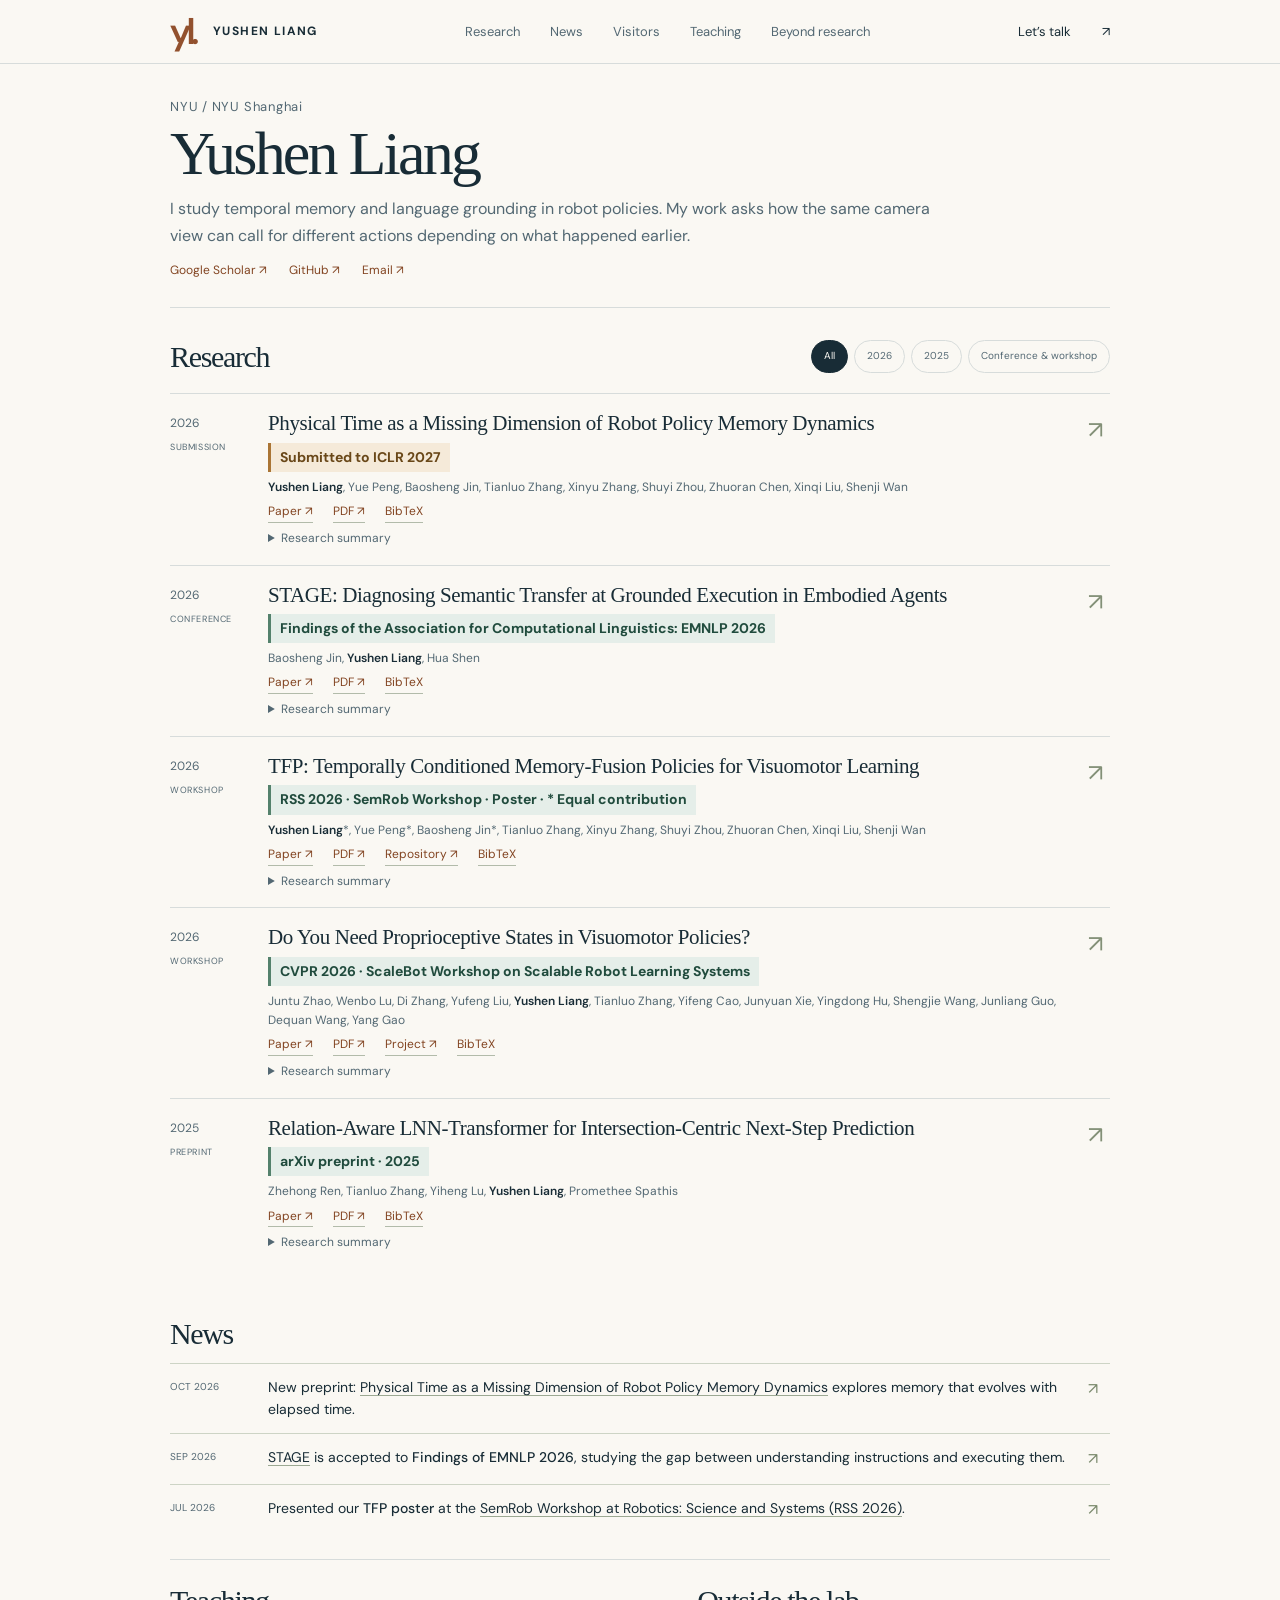
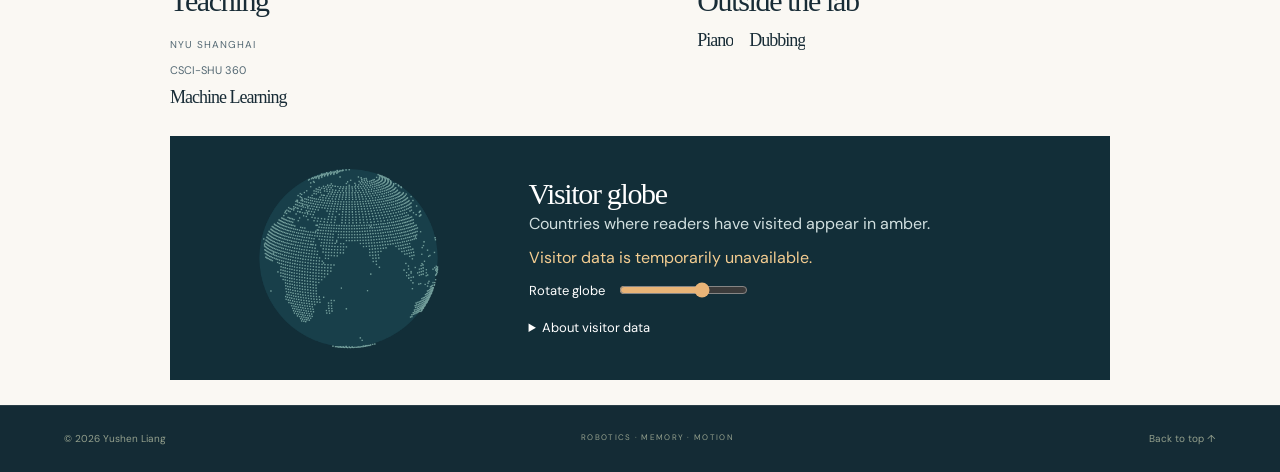
==== commit 2ce79fe0: "Show venue labels immediately below paper titles and serve fresh assets" ====
--- a/index.html
+++ b/index.html
@@ -5,14 +5,14 @@
 <meta name="theme-color" content="#111813"><title>Yushen Liang — Robotics & Embodied Intelligence</title>
 <meta name="description" content="Yushen Liang at NYU / NYU Shanghai. Research in robot learning, memory, vision-language-action models, and embodied intelligence.">
 <meta property="og:title" content="Yushen Liang — Intelligence, in motion."><meta property="og:description" content="Research in robot learning, temporal memory, and embodied intelligence."><meta property="og:type" content="website"><meta property="og:url" content="https://mirage415.github.io/">
-<link rel="canonical" href="https://mirage415.github.io/"><link rel="icon" href="favicon.svg" type="image/svg+xml"><link rel="stylesheet" href="style.css"><script src="script.js" defer></script><script src="atlas.js" defer></script>
+<link rel="canonical" href="https://mirage415.github.io/"><link rel="icon" href="favicon.svg" type="image/svg+xml"><link rel="stylesheet" href="style.css?v=venues2"><script src="script.js?v=venues2" defer></script><script src="atlas.js" defer></script>
 </head>
 <body>
 <a class="skip" href="#research">Skip to research</a>
 <header><a class="brand" href="#home" aria-label="Yushen Liang home"><span class="monogram">yl.</span><span>YUSHEN LIANG</span></a><nav aria-label="Main navigation"><a href="#research">Research</a><a href="#news">News</a><a href="#visitors">Visitors</a><a href="#teaching">Teaching</a><a href="#beyond">Beyond research</a></nav><a class="contact-nav" href="mailto:yl11949@nyu.edu">Let’s talk <span>↗</span></a></header>
 <main>
 <section class="profile" id="home"><div><p class="kicker">NYU / NYU Shanghai</p><h1>Yushen Liang</h1><p>I study temporal memory and language grounding in robot policies. My work asks how the same camera view can call for different actions depending on what happened earlier.</p><div class="socials"><a href="https://scholar.google.com/citations?user=L-SPBtUAAAAJ">Google Scholar ↗</a><a href="https://github.com/Mirage415">GitHub ↗</a><a href="mailto:yl11949@nyu.edu">Email ↗</a></div></div></section><section class="section research" id="research"><div class="publications-heading"><h3>Research</h3><div class="filters" role="group" aria-label="Filter publications"><button class="active" data-filter="all" aria-pressed="true">All</button><button data-filter="2026" aria-pressed="false">2026</button><button data-filter="2025" aria-pressed="false">2025</button><button data-filter="peer" aria-pressed="false">Conference & workshop</button></div></div>
-<div id="papers"><article class="paper" data-year="2026" data-peer="false"><div class="paper-year">2026<span>SUBMISSION</span></div><div><h3><a href="https://arxiv.org/abs/2610.20524" target="_blank" rel="noopener noreferrer">Physical Time as a Missing Dimension of Robot Policy Memory Dynamics</a></h3><p class="authors"><strong>Yushen Liang</strong>, Yue Peng, Baosheng Jin, Tianluo Zhang, Xinyu Zhang, Shuyi Zhou, Zhuoran Chen, Xinqi Liu, Shenji Wan</p><p class="venue">Submitted to ICLR 2027</p><div class="paper-links"><a href="https://arxiv.org/abs/2610.20524" target="_blank" rel="noopener noreferrer">Paper ↗</a><a href="https://arxiv.org/pdf/2610.20524" target="_blank" rel="noopener noreferrer">PDF ↗</a><button class="cite" data-index="0" aria-label="Show BibTeX for Physical Time as a Missing Dimension of Robot Policy Memory Dynamics">BibTeX</button></div><details><summary>Research summary</summary><p>Temporal Flow Policy treats robot memory as a state that evolves over measured physical time. It combines retained history with elapsed intervals to condition diffusion and flow-matching policies, supporting timing-sensitive behavior and memory through occlusion.</p></details></div><a class="paper-arrow" href="https://arxiv.org/abs/2610.20524" aria-label="Read Physical Time as a Missing Dimension of Robot Policy Memory Dynamics">↗</a></article><article class="paper" data-year="2026" data-peer="true"><div class="paper-year">2026<span>CONFERENCE</span></div><div><h3><a href="https://arxiv.org/abs/2609.13458" target="_blank" rel="noopener noreferrer">STAGE: Diagnosing Semantic Transfer at Grounded Execution in Embodied Agents</a></h3><p class="authors">Baosheng Jin, <strong>Yushen Liang</strong>, Hua Shen</p><p class="venue">Findings of the Association for Computational Linguistics: EMNLP 2026</p><div class="paper-links"><a href="https://arxiv.org/abs/2609.13458" target="_blank" rel="noopener noreferrer">Paper ↗</a><a href="https://arxiv.org/pdf/2609.13458" target="_blank" rel="noopener noreferrer">PDF ↗</a><button class="cite" data-index="1" aria-label="Show BibTeX for STAGE: Diagnosing Semantic Transfer at Grounded Execution in Embodied Agents">BibTeX</button></div><details><summary>Research summary</summary><p>STAGE examines a semantic-action gap: an embodied agent may recover the meaning of an instruction without reflecting it in its actions. SAT-Bench tests this gap with fixed-observation counterfactuals; VISA provides a lightweight interface for more instruction-consistent execution.</p></details></div><a class="paper-arrow" href="https://arxiv.org/abs/2609.13458" aria-label="Read STAGE: Diagnosing Semantic Transfer at Grounded Execution in Embodied Agents">↗</a></article><article class="paper" data-year="2026" data-peer="true"><div class="paper-year">2026<span>WORKSHOP</span></div><div><h3><a href="https://arxiv.org/abs/2607.08283" target="_blank" rel="noopener noreferrer">TFP: Temporally Conditioned Memory-Fusion Policies for Visuomotor Learning</a></h3><p class="authors"><strong>Yushen Liang</strong>*, Yue Peng*, Baosheng Jin*, Tianluo Zhang, Xinyu Zhang, Shuyi Zhou, Zhuoran Chen, Xinqi Liu, Shenji Wan</p><p class="venue">RSS 2026 · SemRob Workshop · Poster · * Equal contribution</p><div class="paper-links"><a href="https://arxiv.org/abs/2607.08283" target="_blank" rel="noopener noreferrer">Paper ↗</a><a href="https://arxiv.org/pdf/2607.08283" target="_blank" rel="noopener noreferrer">PDF ↗</a><a href="https://github.com/Mirage415/TFP-Temporally-conditioned-Memory-Fusion-Policies-for-Visuomotor-Learning" target="_blank" rel="noopener noreferrer">Repository ↗</a><button class="cite" data-index="2" aria-label="Show BibTeX for TFP: Temporally Conditioned Memory-Fusion Policies for Visuomotor Learning">BibTeX</button></div><details><summary>Research summary</summary><p>TFP maintains an episode-local task-progress belief using Liquid Time-Constant dynamics and injects it into the action decoder through adaptive modulation. This lets accumulated context influence generated actions during visually ambiguous, occluded, or stage-dependent manipulation.</p></details></div><a class="paper-arrow" href="https://arxiv.org/abs/2607.08283" aria-label="Read TFP: Temporally Conditioned Memory-Fusion Policies for Visuomotor Learning">↗</a></article><article class="paper" data-year="2026" data-peer="true"><div class="paper-year">2026<span>WORKSHOP</span></div><div><h3><a href="https://arxiv.org/abs/2509.18644" target="_blank" rel="noopener noreferrer">Do You Need Proprioceptive States in Visuomotor Policies?</a></h3><p class="authors">Juntu Zhao, Wenbo Lu, Di Zhang, Yufeng Liu, <strong>Yushen Liang</strong>, Tianluo Zhang, Yifeng Cao, Junyuan Xie, Yingdong Hu, Shengjie Wang, Junliang Guo, Dequan Wang, Yang Gao</p><p class="venue">CVPR 2026 · ScaleBot Workshop on Scalable Robot Learning Systems</p><div class="paper-links"><a href="https://arxiv.org/abs/2509.18644" target="_blank" rel="noopener noreferrer">Paper ↗</a><a href="https://arxiv.org/pdf/2509.18644" target="_blank" rel="noopener noreferrer">PDF ↗</a><a href="https://statefreepolicy.github.io/" target="_blank" rel="noopener noreferrer">Project ↗</a><button class="cite" data-index="3" aria-label="Show BibTeX for Do You Need Proprioceptive States in Visuomotor Policies?">BibTeX</button></div><details><summary>Research summary</summary><p>This work investigates how proprioceptive inputs can encourage overfitting to training trajectories. State-free policies instead combine task-relevant visual observations with relative end-effector actions to improve spatial generalization and cross-embodiment adaptation.</p></details></div><a class="paper-arrow" href="https://arxiv.org/abs/2509.18644" aria-label="Read Do You Need Proprioceptive States in Visuomotor Policies?">↗</a></article><article class="paper" data-year="2025" data-peer="false"><div class="paper-year">2025<span>PREPRINT</span></div><div><h3><a href="https://arxiv.org/abs/2508.01368" target="_blank" rel="noopener noreferrer">Relation-Aware LNN-Transformer for Intersection-Centric Next-Step Prediction</a></h3><p class="authors">Zhehong Ren, Tianluo Zhang, Yiheng Lu, <strong>Yushen Liang</strong>, Promethee Spathis</p><p class="venue">arXiv preprint · 2025</p><div class="paper-links"><a href="https://arxiv.org/abs/2508.01368" target="_blank" rel="noopener noreferrer">Paper ↗</a><a href="https://arxiv.org/pdf/2508.01368" target="_blank" rel="noopener noreferrer">PDF ↗</a><button class="cite" data-index="4" aria-label="Show BibTeX for Relation-Aware LNN-Transformer for Intersection-Centric Next-Step Prediction">BibTeX</button></div><details><summary>Research summary</summary><p>A road-intersection graph represents movement beyond a fixed set of points of interest. A hybrid continuous-time liquid neural network and relation-aware Transformer models temporal dynamics together with spatial dependencies for next-step location prediction.</p></details></div><a class="paper-arrow" href="https://arxiv.org/abs/2508.01368" aria-label="Read Relation-Aware LNN-Transformer for Intersection-Centric Next-Step Prediction">↗</a></article></div><p id="filter-status" class="sr-only" aria-live="polite"></p>
+<div id="papers"><article id="physical-time" class="paper" data-year="2026" data-peer="false"><div class="paper-year">2026<span>SUBMISSION</span></div><div><h3><a href="https://arxiv.org/abs/2610.20524" target="_blank" rel="noopener noreferrer">Physical Time as a Missing Dimension of Robot Policy Memory Dynamics</a></h3><p class="venue">Submitted to ICLR 2027</p><p class="authors"><strong>Yushen Liang</strong>, Yue Peng, Baosheng Jin, Tianluo Zhang, Xinyu Zhang, Shuyi Zhou, Zhuoran Chen, Xinqi Liu, Shenji Wan</p><div class="paper-links"><a href="https://arxiv.org/abs/2610.20524" target="_blank" rel="noopener noreferrer">Paper ↗</a><a href="https://arxiv.org/pdf/2610.20524" target="_blank" rel="noopener noreferrer">PDF ↗</a><button class="cite" data-index="0" aria-label="Show BibTeX for Physical Time as a Missing Dimension of Robot Policy Memory Dynamics">BibTeX</button></div><details><summary>Research summary</summary><p>Temporal Flow Policy treats robot memory as a state that evolves over measured physical time. It combines retained history with elapsed intervals to condition diffusion and flow-matching policies, supporting timing-sensitive behavior and memory through occlusion.</p></details></div><a class="paper-arrow" href="https://arxiv.org/abs/2610.20524" aria-label="Read Physical Time as a Missing Dimension of Robot Policy Memory Dynamics">↗</a></article><article class="paper" data-year="2026" data-peer="true"><div class="paper-year">2026<span>CONFERENCE</span></div><div><h3><a href="https://arxiv.org/abs/2609.13458" target="_blank" rel="noopener noreferrer">STAGE: Diagnosing Semantic Transfer at Grounded Execution in Embodied Agents</a></h3><p class="venue">Findings of the Association for Computational Linguistics: EMNLP 2026</p><p class="authors">Baosheng Jin, <strong>Yushen Liang</strong>, Hua Shen</p><div class="paper-links"><a href="https://arxiv.org/abs/2609.13458" target="_blank" rel="noopener noreferrer">Paper ↗</a><a href="https://arxiv.org/pdf/2609.13458" target="_blank" rel="noopener noreferrer">PDF ↗</a><button class="cite" data-index="1" aria-label="Show BibTeX for STAGE: Diagnosing Semantic Transfer at Grounded Execution in Embodied Agents">BibTeX</button></div><details><summary>Research summary</summary><p>STAGE examines a semantic-action gap: an embodied agent may recover the meaning of an instruction without reflecting it in its actions. SAT-Bench tests this gap with fixed-observation counterfactuals; VISA provides a lightweight interface for more instruction-consistent execution.</p></details></div><a class="paper-arrow" href="https://arxiv.org/abs/2609.13458" aria-label="Read STAGE: Diagnosing Semantic Transfer at Grounded Execution in Embodied Agents">↗</a></article><article class="paper" data-year="2026" data-peer="true"><div class="paper-year">2026<span>WORKSHOP</span></div><div><h3><a href="https://arxiv.org/abs/2607.08283" target="_blank" rel="noopener noreferrer">TFP: Temporally Conditioned Memory-Fusion Policies for Visuomotor Learning</a></h3><p class="venue">RSS 2026 · SemRob Workshop · Poster · * Equal contribution</p><p class="authors"><strong>Yushen Liang</strong>*, Yue Peng*, Baosheng Jin*, Tianluo Zhang, Xinyu Zhang, Shuyi Zhou, Zhuoran Chen, Xinqi Liu, Shenji Wan</p><div class="paper-links"><a href="https://arxiv.org/abs/2607.08283" target="_blank" rel="noopener noreferrer">Paper ↗</a><a href="https://arxiv.org/pdf/2607.08283" target="_blank" rel="noopener noreferrer">PDF ↗</a><a href="https://github.com/Mirage415/TFP-Temporally-conditioned-Memory-Fusion-Policies-for-Visuomotor-Learning" target="_blank" rel="noopener noreferrer">Repository ↗</a><button class="cite" data-index="2" aria-label="Show BibTeX for TFP: Temporally Conditioned Memory-Fusion Policies for Visuomotor Learning">BibTeX</button></div><details><summary>Research summary</summary><p>TFP maintains an episode-local task-progress belief using Liquid Time-Constant dynamics and injects it into the action decoder through adaptive modulation. This lets accumulated context influence generated actions during visually ambiguous, occluded, or stage-dependent manipulation.</p></details></div><a class="paper-arrow" href="https://arxiv.org/abs/2607.08283" aria-label="Read TFP: Temporally Conditioned Memory-Fusion Policies for Visuomotor Learning">↗</a></article><article id="state-free-policy" class="paper" data-year="2026" data-peer="true"><div class="paper-year">2026<span>WORKSHOP</span></div><div><h3><a href="https://arxiv.org/abs/2509.18644" target="_blank" rel="noopener noreferrer">Do You Need Proprioceptive States in Visuomotor Policies?</a></h3><p class="venue">CVPR 2026 · ScaleBot Workshop on Scalable Robot Learning Systems</p><p class="authors">Juntu Zhao, Wenbo Lu, Di Zhang, Yufeng Liu, <strong>Yushen Liang</strong>, Tianluo Zhang, Yifeng Cao, Junyuan Xie, Yingdong Hu, Shengjie Wang, Junliang Guo, Dequan Wang, Yang Gao</p><div class="paper-links"><a href="https://arxiv.org/abs/2509.18644" target="_blank" rel="noopener noreferrer">Paper ↗</a><a href="https://arxiv.org/pdf/2509.18644" target="_blank" rel="noopener noreferrer">PDF ↗</a><a href="https://statefreepolicy.github.io/" target="_blank" rel="noopener noreferrer">Project ↗</a><button class="cite" data-index="3" aria-label="Show BibTeX for Do You Need Proprioceptive States in Visuomotor Policies?">BibTeX</button></div><details><summary>Research summary</summary><p>This work investigates how proprioceptive inputs can encourage overfitting to training trajectories. State-free policies instead combine task-relevant visual observations with relative end-effector actions to improve spatial generalization and cross-embodiment adaptation.</p></details></div><a class="paper-arrow" href="https://arxiv.org/abs/2509.18644" aria-label="Read Do You Need Proprioceptive States in Visuomotor Policies?">↗</a></article><article class="paper" data-year="2025" data-peer="false"><div class="paper-year">2025<span>PREPRINT</span></div><div><h3><a href="https://arxiv.org/abs/2508.01368" target="_blank" rel="noopener noreferrer">Relation-Aware LNN-Transformer for Intersection-Centric Next-Step Prediction</a></h3><p class="venue">arXiv preprint · 2025</p><p class="authors">Zhehong Ren, Tianluo Zhang, Yiheng Lu, <strong>Yushen Liang</strong>, Promethee Spathis</p><div class="paper-links"><a href="https://arxiv.org/abs/2508.01368" target="_blank" rel="noopener noreferrer">Paper ↗</a><a href="https://arxiv.org/pdf/2508.01368" target="_blank" rel="noopener noreferrer">PDF ↗</a><button class="cite" data-index="4" aria-label="Show BibTeX for Relation-Aware LNN-Transformer for Intersection-Centric Next-Step Prediction">BibTeX</button></div><details><summary>Research summary</summary><p>A road-intersection graph represents movement beyond a fixed set of points of interest. A hybrid continuous-time liquid neural network and relation-aware Transformer models temporal dynamics together with spatial dependencies for next-step location prediction.</p></details></div><a class="paper-arrow" href="https://arxiv.org/abs/2508.01368" aria-label="Read Relation-Aware LNN-Transformer for Intersection-Centric Next-Step Prediction">↗</a></article></div><p id="filter-status" class="sr-only" aria-live="polite"></p>
 </section>
 <section class="news section" id="news"><div class="section-heading"><div><h2>News</h2></div></div><div class="news-list"><article><time datetime="2026-10">OCT 2026</time><p>New preprint: <a href="https://arxiv.org/abs/2610.20524">Physical Time as a Missing Dimension of Robot Policy Memory Dynamics</a> explores memory that evolves with elapsed time.</p><span>↗</span></article><article><time datetime="2026-09">SEP 2026</time><p><a href="https://arxiv.org/abs/2609.13458">STAGE</a> is accepted to <strong>Findings of EMNLP 2026</strong>, studying the gap between understanding instructions and executing them.</p><span>↗</span></article><article class="news-highlight"><time datetime="2026-07">JUL 2026</time><p>Presented our <strong>TFP poster</strong> at the <a href="https://semrob.github.io/">SemRob Workshop at Robotics: Science and Systems (RSS 2026)</a>.</p><span>↗</span></article></div></section>
 <div class="personal-notes"><section class="teaching section" id="teaching"><div class="section-heading"><div><h2>Teaching</h2></div></div><div class="course"><span>NYU SHANGHAI</span><div><small>CSCI-SHU 360</small><h3>Machine Learning</h3></div></div></section>
--- a/style.css
+++ b/style.css
@@ -48,3 +48,15 @@
   .atlas { grid-template-columns: 1fr; gap: 6px; padding: 16px; }
   .atlas canvas { max-width: 300px; margin: auto; }
 }
+
+.paper .venue {
+  display: table;
+  background: #e5eee9;
+  color: #204b3d;
+  border-left: 3px solid #54816c;
+  padding: 3px 9px;
+  margin: 6px 0;
+  font-size: 14px;
+  font-weight: 700;
+}
+#physical-time .venue { background: #f5ead9; border-color: #aa7535; color: #694718; }
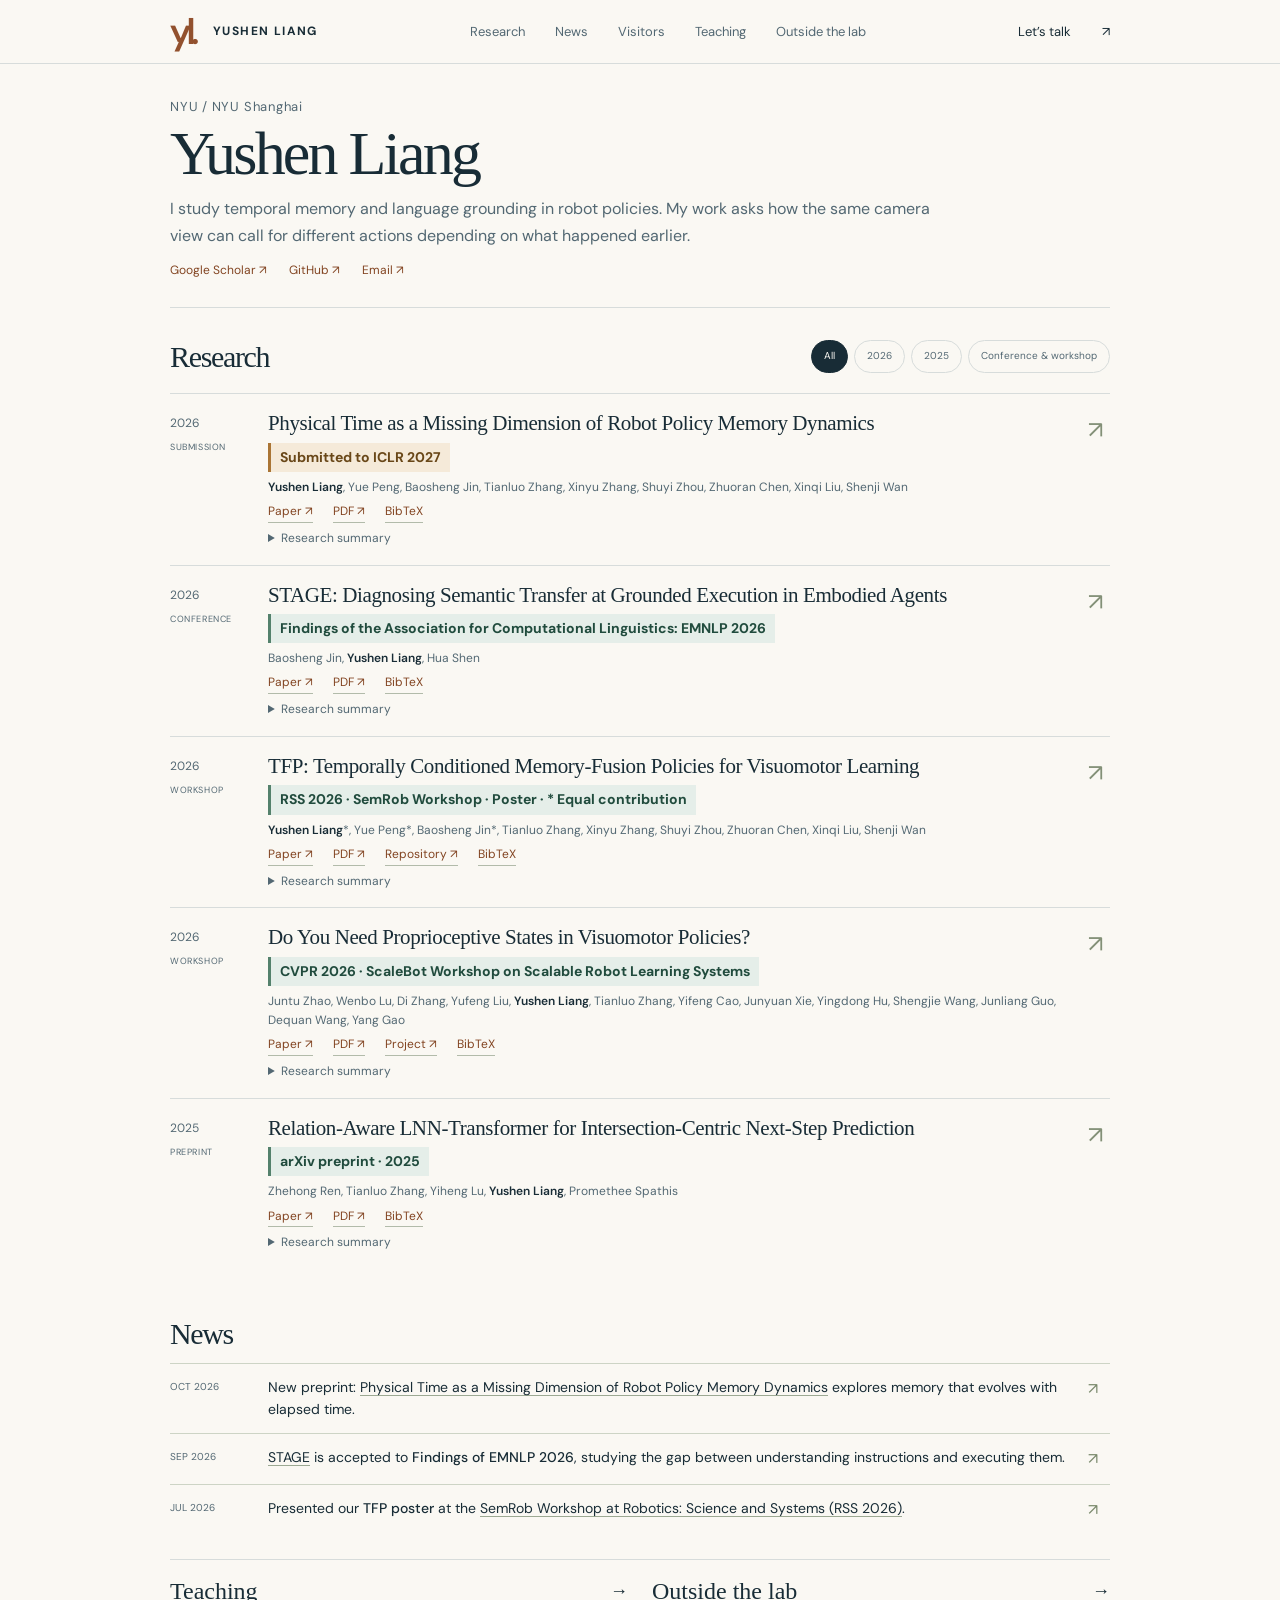
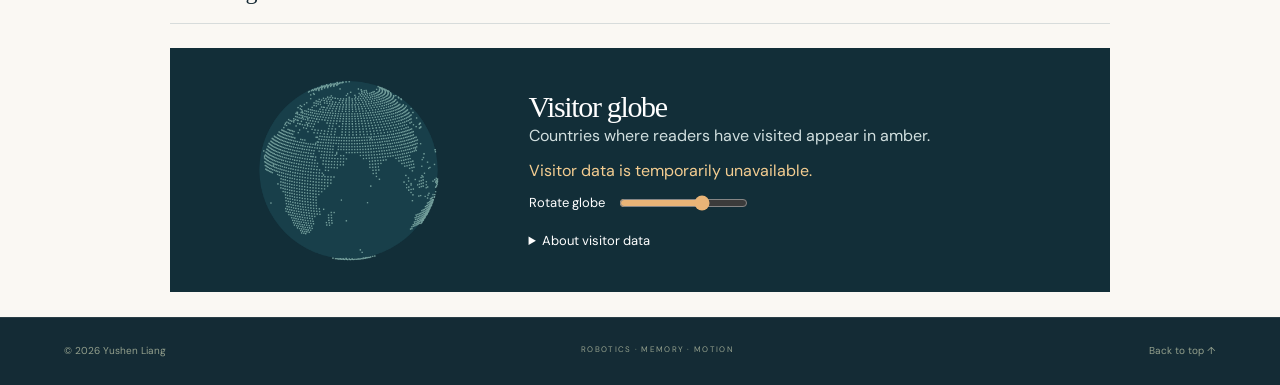
==== commit ba057ddf: "Link teaching and personal interests to dedicated pages" ====
--- a/index.html
+++ b/index.html
@@ -5,18 +5,17 @@
 <meta name="theme-color" content="#111813"><title>Yushen Liang — Robotics & Embodied Intelligence</title>
 <meta name="description" content="Yushen Liang at NYU / NYU Shanghai. Research in robot learning, memory, vision-language-action models, and embodied intelligence.">
 <meta property="og:title" content="Yushen Liang — Intelligence, in motion."><meta property="og:description" content="Research in robot learning, temporal memory, and embodied intelligence."><meta property="og:type" content="website"><meta property="og:url" content="https://mirage415.github.io/">
-<link rel="canonical" href="https://mirage415.github.io/"><link rel="icon" href="favicon.svg" type="image/svg+xml"><link rel="stylesheet" href="style.css?v=venues2"><script src="script.js?v=venues2" defer></script><script src="atlas.js" defer></script>
+<link rel="canonical" href="https://mirage415.github.io/"><link rel="icon" href="favicon.svg" type="image/svg+xml"><link rel="stylesheet" href="style.css?v=notes1"><script src="script.js?v=venues2" defer></script><script src="atlas.js" defer></script>
 </head>
 <body>
 <a class="skip" href="#research">Skip to research</a>
-<header><a class="brand" href="#home" aria-label="Yushen Liang home"><span class="monogram">yl.</span><span>YUSHEN LIANG</span></a><nav aria-label="Main navigation"><a href="#research">Research</a><a href="#news">News</a><a href="#visitors">Visitors</a><a href="#teaching">Teaching</a><a href="#beyond">Beyond research</a></nav><a class="contact-nav" href="mailto:yl11949@nyu.edu">Let’s talk <span>↗</span></a></header>
+<header><a class="brand" href="#home" aria-label="Yushen Liang home"><span class="monogram">yl.</span><span>YUSHEN LIANG</span></a><nav aria-label="Main navigation"><a href="#research">Research</a><a href="#news">News</a><a href="#visitors">Visitors</a><a href="teaching.html">Teaching</a><a href="outside-the-lab.html">Outside the lab</a></nav><a class="contact-nav" href="mailto:yl11949@nyu.edu">Let’s talk <span>↗</span></a></header>
 <main>
 <section class="profile" id="home"><div><p class="kicker">NYU / NYU Shanghai</p><h1>Yushen Liang</h1><p>I study temporal memory and language grounding in robot policies. My work asks how the same camera view can call for different actions depending on what happened earlier.</p><div class="socials"><a href="https://scholar.google.com/citations?user=L-SPBtUAAAAJ">Google Scholar ↗</a><a href="https://github.com/Mirage415">GitHub ↗</a><a href="mailto:yl11949@nyu.edu">Email ↗</a></div></div></section><section class="section research" id="research"><div class="publications-heading"><h3>Research</h3><div class="filters" role="group" aria-label="Filter publications"><button class="active" data-filter="all" aria-pressed="true">All</button><button data-filter="2026" aria-pressed="false">2026</button><button data-filter="2025" aria-pressed="false">2025</button><button data-filter="peer" aria-pressed="false">Conference & workshop</button></div></div>
 <div id="papers"><article id="physical-time" class="paper" data-year="2026" data-peer="false"><div class="paper-year">2026<span>SUBMISSION</span></div><div><h3><a href="https://arxiv.org/abs/2610.20524" target="_blank" rel="noopener noreferrer">Physical Time as a Missing Dimension of Robot Policy Memory Dynamics</a></h3><p class="venue">Submitted to ICLR 2027</p><p class="authors"><strong>Yushen Liang</strong>, Yue Peng, Baosheng Jin, Tianluo Zhang, Xinyu Zhang, Shuyi Zhou, Zhuoran Chen, Xinqi Liu, Shenji Wan</p><div class="paper-links"><a href="https://arxiv.org/abs/2610.20524" target="_blank" rel="noopener noreferrer">Paper ↗</a><a href="https://arxiv.org/pdf/2610.20524" target="_blank" rel="noopener noreferrer">PDF ↗</a><button class="cite" data-index="0" aria-label="Show BibTeX for Physical Time as a Missing Dimension of Robot Policy Memory Dynamics">BibTeX</button></div><details><summary>Research summary</summary><p>Temporal Flow Policy treats robot memory as a state that evolves over measured physical time. It combines retained history with elapsed intervals to condition diffusion and flow-matching policies, supporting timing-sensitive behavior and memory through occlusion.</p></details></div><a class="paper-arrow" href="https://arxiv.org/abs/2610.20524" aria-label="Read Physical Time as a Missing Dimension of Robot Policy Memory Dynamics">↗</a></article><article class="paper" data-year="2026" data-peer="true"><div class="paper-year">2026<span>CONFERENCE</span></div><div><h3><a href="https://arxiv.org/abs/2609.13458" target="_blank" rel="noopener noreferrer">STAGE: Diagnosing Semantic Transfer at Grounded Execution in Embodied Agents</a></h3><p class="venue">Findings of the Association for Computational Linguistics: EMNLP 2026</p><p class="authors">Baosheng Jin, <strong>Yushen Liang</strong>, Hua Shen</p><div class="paper-links"><a href="https://arxiv.org/abs/2609.13458" target="_blank" rel="noopener noreferrer">Paper ↗</a><a href="https://arxiv.org/pdf/2609.13458" target="_blank" rel="noopener noreferrer">PDF ↗</a><button class="cite" data-index="1" aria-label="Show BibTeX for STAGE: Diagnosing Semantic Transfer at Grounded Execution in Embodied Agents">BibTeX</button></div><details><summary>Research summary</summary><p>STAGE examines a semantic-action gap: an embodied agent may recover the meaning of an instruction without reflecting it in its actions. SAT-Bench tests this gap with fixed-observation counterfactuals; VISA provides a lightweight interface for more instruction-consistent execution.</p></details></div><a class="paper-arrow" href="https://arxiv.org/abs/2609.13458" aria-label="Read STAGE: Diagnosing Semantic Transfer at Grounded Execution in Embodied Agents">↗</a></article><article class="paper" data-year="2026" data-peer="true"><div class="paper-year">2026<span>WORKSHOP</span></div><div><h3><a href="https://arxiv.org/abs/2607.08283" target="_blank" rel="noopener noreferrer">TFP: Temporally Conditioned Memory-Fusion Policies for Visuomotor Learning</a></h3><p class="venue">RSS 2026 · SemRob Workshop · Poster · * Equal contribution</p><p class="authors"><strong>Yushen Liang</strong>*, Yue Peng*, Baosheng Jin*, Tianluo Zhang, Xinyu Zhang, Shuyi Zhou, Zhuoran Chen, Xinqi Liu, Shenji Wan</p><div class="paper-links"><a href="https://arxiv.org/abs/2607.08283" target="_blank" rel="noopener noreferrer">Paper ↗</a><a href="https://arxiv.org/pdf/2607.08283" target="_blank" rel="noopener noreferrer">PDF ↗</a><a href="https://github.com/Mirage415/TFP-Temporally-conditioned-Memory-Fusion-Policies-for-Visuomotor-Learning" target="_blank" rel="noopener noreferrer">Repository ↗</a><button class="cite" data-index="2" aria-label="Show BibTeX for TFP: Temporally Conditioned Memory-Fusion Policies for Visuomotor Learning">BibTeX</button></div><details><summary>Research summary</summary><p>TFP maintains an episode-local task-progress belief using Liquid Time-Constant dynamics and injects it into the action decoder through adaptive modulation. This lets accumulated context influence generated actions during visually ambiguous, occluded, or stage-dependent manipulation.</p></details></div><a class="paper-arrow" href="https://arxiv.org/abs/2607.08283" aria-label="Read TFP: Temporally Conditioned Memory-Fusion Policies for Visuomotor Learning">↗</a></article><article id="state-free-policy" class="paper" data-year="2026" data-peer="true"><div class="paper-year">2026<span>WORKSHOP</span></div><div><h3><a href="https://arxiv.org/abs/2509.18644" target="_blank" rel="noopener noreferrer">Do You Need Proprioceptive States in Visuomotor Policies?</a></h3><p class="venue">CVPR 2026 · ScaleBot Workshop on Scalable Robot Learning Systems</p><p class="authors">Juntu Zhao, Wenbo Lu, Di Zhang, Yufeng Liu, <strong>Yushen Liang</strong>, Tianluo Zhang, Yifeng Cao, Junyuan Xie, Yingdong Hu, Shengjie Wang, Junliang Guo, Dequan Wang, Yang Gao</p><div class="paper-links"><a href="https://arxiv.org/abs/2509.18644" target="_blank" rel="noopener noreferrer">Paper ↗</a><a href="https://arxiv.org/pdf/2509.18644" target="_blank" rel="noopener noreferrer">PDF ↗</a><a href="https://statefreepolicy.github.io/" target="_blank" rel="noopener noreferrer">Project ↗</a><button class="cite" data-index="3" aria-label="Show BibTeX for Do You Need Proprioceptive States in Visuomotor Policies?">BibTeX</button></div><details><summary>Research summary</summary><p>This work investigates how proprioceptive inputs can encourage overfitting to training trajectories. State-free policies instead combine task-relevant visual observations with relative end-effector actions to improve spatial generalization and cross-embodiment adaptation.</p></details></div><a class="paper-arrow" href="https://arxiv.org/abs/2509.18644" aria-label="Read Do You Need Proprioceptive States in Visuomotor Policies?">↗</a></article><article class="paper" data-year="2025" data-peer="false"><div class="paper-year">2025<span>PREPRINT</span></div><div><h3><a href="https://arxiv.org/abs/2508.01368" target="_blank" rel="noopener noreferrer">Relation-Aware LNN-Transformer for Intersection-Centric Next-Step Prediction</a></h3><p class="venue">arXiv preprint · 2025</p><p class="authors">Zhehong Ren, Tianluo Zhang, Yiheng Lu, <strong>Yushen Liang</strong>, Promethee Spathis</p><div class="paper-links"><a href="https://arxiv.org/abs/2508.01368" target="_blank" rel="noopener noreferrer">Paper ↗</a><a href="https://arxiv.org/pdf/2508.01368" target="_blank" rel="noopener noreferrer">PDF ↗</a><button class="cite" data-index="4" aria-label="Show BibTeX for Relation-Aware LNN-Transformer for Intersection-Centric Next-Step Prediction">BibTeX</button></div><details><summary>Research summary</summary><p>A road-intersection graph represents movement beyond a fixed set of points of interest. A hybrid continuous-time liquid neural network and relation-aware Transformer models temporal dynamics together with spatial dependencies for next-step location prediction.</p></details></div><a class="paper-arrow" href="https://arxiv.org/abs/2508.01368" aria-label="Read Relation-Aware LNN-Transformer for Intersection-Centric Next-Step Prediction">↗</a></article></div><p id="filter-status" class="sr-only" aria-live="polite"></p>
 </section>
 <section class="news section" id="news"><div class="section-heading"><div><h2>News</h2></div></div><div class="news-list"><article><time datetime="2026-10">OCT 2026</time><p>New preprint: <a href="https://arxiv.org/abs/2610.20524">Physical Time as a Missing Dimension of Robot Policy Memory Dynamics</a> explores memory that evolves with elapsed time.</p><span>↗</span></article><article><time datetime="2026-09">SEP 2026</time><p><a href="https://arxiv.org/abs/2609.13458">STAGE</a> is accepted to <strong>Findings of EMNLP 2026</strong>, studying the gap between understanding instructions and executing them.</p><span>↗</span></article><article class="news-highlight"><time datetime="2026-07">JUL 2026</time><p>Presented our <strong>TFP poster</strong> at the <a href="https://semrob.github.io/">SemRob Workshop at Robotics: Science and Systems (RSS 2026)</a>.</p><span>↗</span></article></div></section>
-<div class="personal-notes"><section class="teaching section" id="teaching"><div class="section-heading"><div><h2>Teaching</h2></div></div><div class="course"><span>NYU SHANGHAI</span><div><small>CSCI-SHU 360</small><h3>Machine Learning</h3></div></div></section>
-<section class="beyond section" id="beyond"><div class="section-heading"><div><h2>Outside the lab</h2></div></div><div class="hobbies"><article><h3>Piano</h3></article><article><h3>Dubbing</h3></article></div></section>
-</div><section id="visitors" class="atlas section"><canvas id="earth" width="520" height="360" role="img" aria-label="Globe of visitor countries"></canvas><div><h2>Visitor globe</h2><p>Countries where readers have visited appear in amber.</p><p id="regions" role="status">Loading visitor regions…</p><label>Rotate globe <input id="longitude" type="range" min="-180" max="180" value="60"></label><details><summary>About visitor data</summary><p>This site sends a request to its visitor service on page load. The service stores the requesting IP, approximate country and last visit time. Only country codes are published. A shared connection or VPN may represent several readers.</p></details></div></section></main><footer><span>© <span id="year">2026</span> Yushen Liang</span><span>ROBOTICS · MEMORY · MOTION</span><a href="#home">Back to top ↑</a></footer>
+<nav class="notes-links" aria-label="More about Yushen"><a id="teaching" href="teaching.html">Teaching <span aria-hidden="true">→</span></a><a id="beyond" href="outside-the-lab.html">Outside the lab <span aria-hidden="true">→</span></a></nav>
+<section id="visitors" class="atlas section"><canvas id="earth" width="520" height="360" role="img" aria-label="Globe of visitor countries"></canvas><div><h2>Visitor globe</h2><p>Countries where readers have visited appear in amber.</p><p id="regions" role="status">Loading visitor regions…</p><label>Rotate globe <input id="longitude" type="range" min="-180" max="180" value="60"></label><details><summary>About visitor data</summary><p>This site sends a request to its visitor service on page load. The service stores the requesting IP, approximate country and last visit time. Only country codes are published. A shared connection or VPN may represent several readers.</p></details></div></section></main><footer><span>© <span id="year">2026</span> Yushen Liang</span><span>ROBOTICS · MEMORY · MOTION</span><a href="#home">Back to top ↑</a></footer>
 <dialog id="citation-dialog"><div class="dialog-heading"><h2>BibTeX citation</h2><button id="close-citation" aria-label="Close citation">×</button></div><pre id="citation-text"></pre><button id="copy-citation" class="button">Copy citation</button><p id="copy-status" role="status"></p></dialog>
 </body></html>
--- a/style.css
+++ b/style.css
@@ -60,3 +60,14 @@
   font-weight: 700;
 }
 #physical-time .venue { background: #f5ead9; border-color: #aa7535; color: #694718; }
+
+.notes-links, .note-page { width: min(92%, 940px); margin-inline: auto; }
+.notes-links { display: grid; grid-template-columns: repeat(2, 1fr); border-block: 1px solid var(--line); margin-bottom: 24px; gap: 24px; }
+.notes-links a { display: flex; justify-content: space-between; align-items: center; padding: 18px 0; color: var(--ink); font: 24px Georgia, serif; }
+.notes-links a:hover, .note-page a:hover { color: #824421; text-decoration: underline; }
+.notes-links span { font: 18px sans-serif; }
+.note-page { padding-block: 48px; }
+.note-page h1 { font: clamp(40px, 6vw, 64px)/1.2 Georgia, serif; letter-spacing: -.04em; margin: 32px 0 20px; }
+.note-page h2 { font: 26px Georgia, serif; letter-spacing: -.02em; }
+.note-page a { color: #824421; }
+@media(max-width: 600px) { .notes-links { width: 90%; grid-template-columns: 1fr; gap: 0; } }
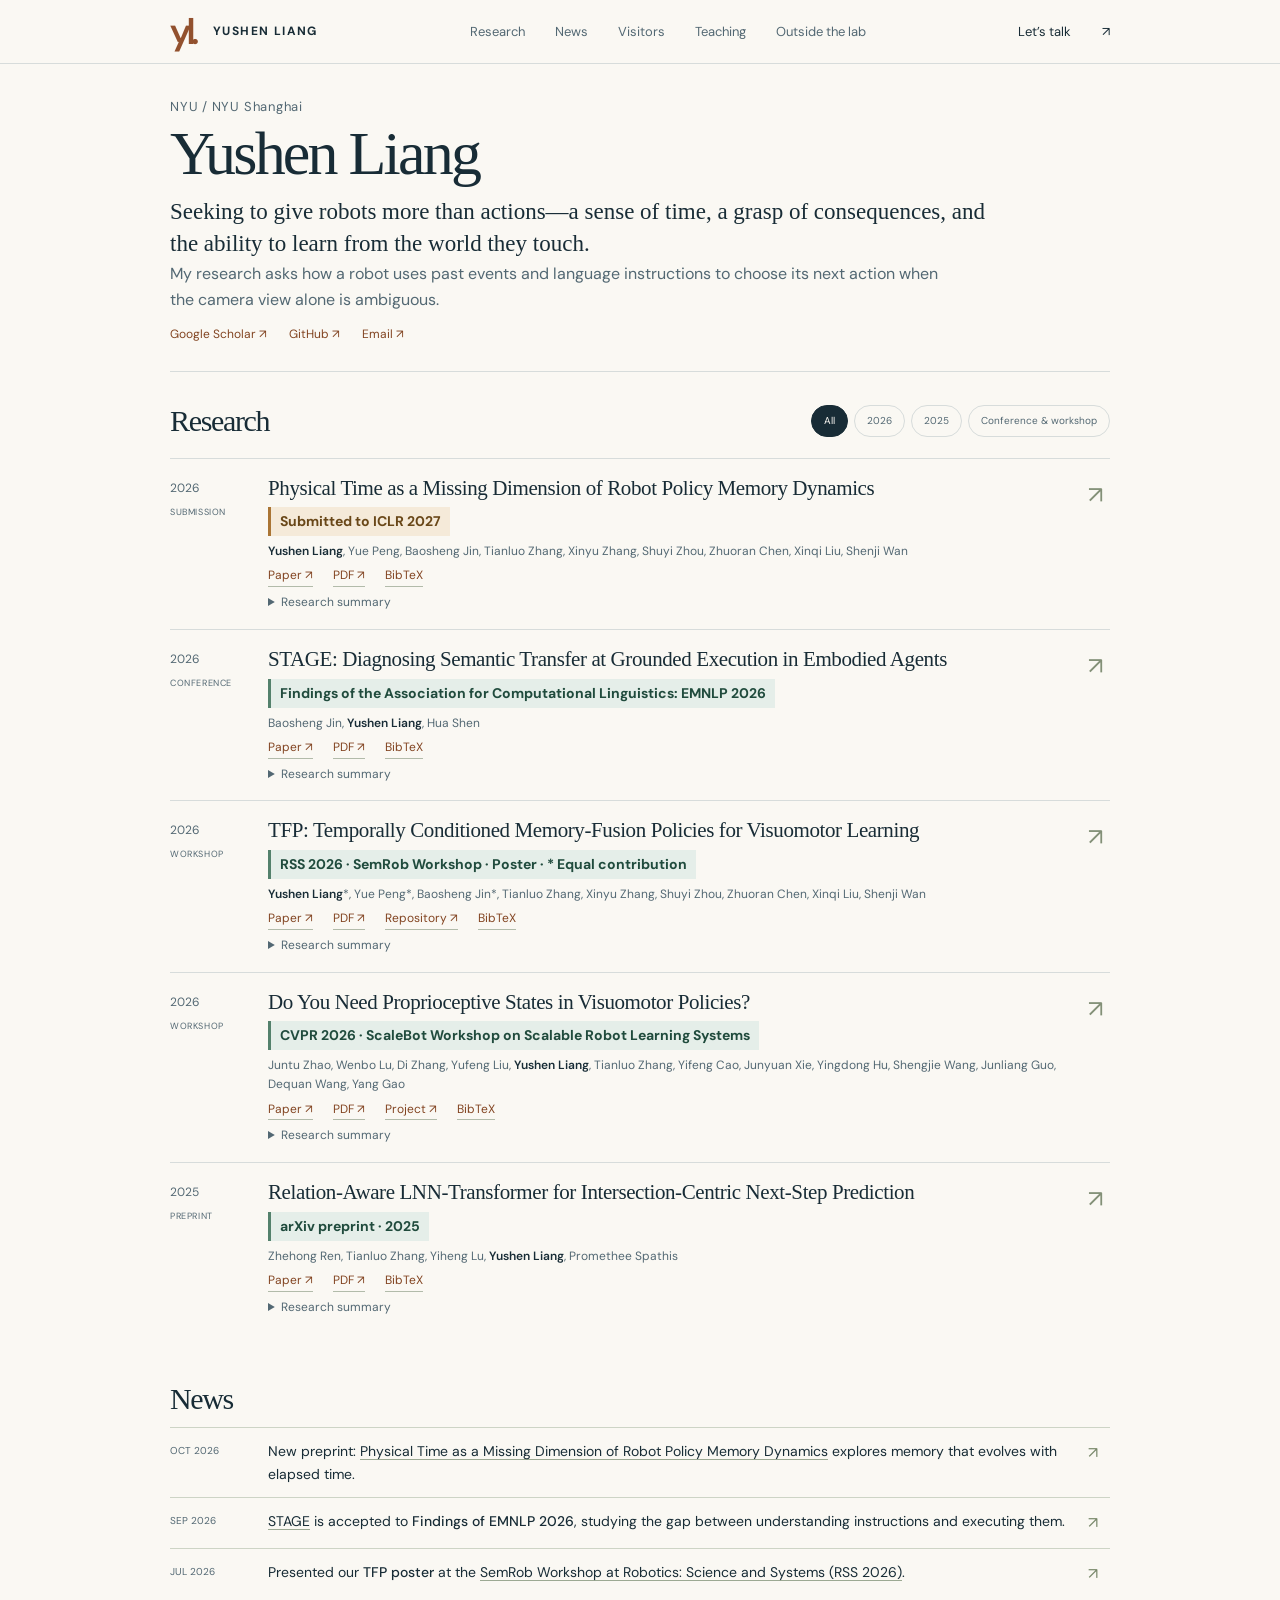
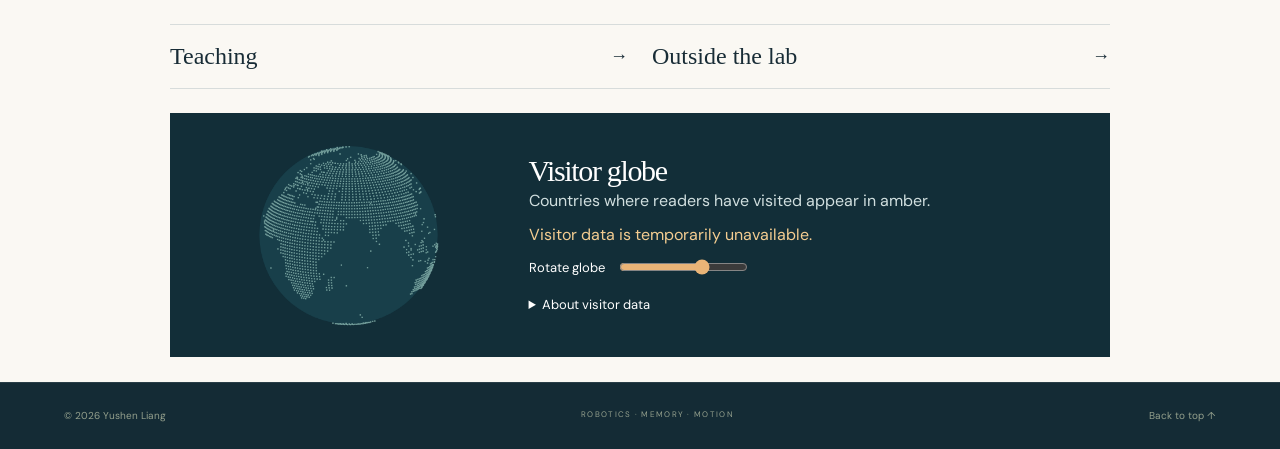
==== commit 10e7950d: "Introduce the research profile with the author’s statement" ====
--- a/index.html
+++ b/index.html
@@ -11,7 +11,7 @@
 <a class="skip" href="#research">Skip to research</a>
 <header><a class="brand" href="#home" aria-label="Yushen Liang home"><span class="monogram">yl.</span><span>YUSHEN LIANG</span></a><nav aria-label="Main navigation"><a href="#research">Research</a><a href="#news">News</a><a href="#visitors">Visitors</a><a href="teaching.html">Teaching</a><a href="outside-the-lab.html">Outside the lab</a></nav><a class="contact-nav" href="mailto:yl11949@nyu.edu">Let’s talk <span>↗</span></a></header>
 <main>
-<section class="profile" id="home"><div><p class="kicker">NYU / NYU Shanghai</p><h1>Yushen Liang</h1><p>I study temporal memory and language grounding in robot policies. My work asks how the same camera view can call for different actions depending on what happened earlier.</p><div class="socials"><a href="https://scholar.google.com/citations?user=L-SPBtUAAAAJ">Google Scholar ↗</a><a href="https://github.com/Mirage415">GitHub ↗</a><a href="mailto:yl11949@nyu.edu">Email ↗</a></div></div></section><section class="section research" id="research"><div class="publications-heading"><h3>Research</h3><div class="filters" role="group" aria-label="Filter publications"><button class="active" data-filter="all" aria-pressed="true">All</button><button data-filter="2026" aria-pressed="false">2026</button><button data-filter="2025" aria-pressed="false">2025</button><button data-filter="peer" aria-pressed="false">Conference & workshop</button></div></div>
+<section class="profile" id="home"><div><p class="kicker">NYU / NYU Shanghai</p><h1>Yushen Liang</h1><p class="lead">Seeking to give robots more than actions—a sense of time, a grasp of consequences, and the ability to learn from the world they touch.</p><p>My research asks how a robot uses past events and language instructions to choose its next action when the camera view alone is ambiguous.</p><div class="socials"><a href="https://scholar.google.com/citations?user=L-SPBtUAAAAJ">Google Scholar ↗</a><a href="https://github.com/Mirage415">GitHub ↗</a><a href="mailto:yl11949@nyu.edu">Email ↗</a></div></div></section><section class="section research" id="research"><div class="publications-heading"><h3>Research</h3><div class="filters" role="group" aria-label="Filter publications"><button class="active" data-filter="all" aria-pressed="true">All</button><button data-filter="2026" aria-pressed="false">2026</button><button data-filter="2025" aria-pressed="false">2025</button><button data-filter="peer" aria-pressed="false">Conference & workshop</button></div></div>
 <div id="papers"><article id="physical-time" class="paper" data-year="2026" data-peer="false"><div class="paper-year">2026<span>SUBMISSION</span></div><div><h3><a href="https://arxiv.org/abs/2610.20524" target="_blank" rel="noopener noreferrer">Physical Time as a Missing Dimension of Robot Policy Memory Dynamics</a></h3><p class="venue">Submitted to ICLR 2027</p><p class="authors"><strong>Yushen Liang</strong>, Yue Peng, Baosheng Jin, Tianluo Zhang, Xinyu Zhang, Shuyi Zhou, Zhuoran Chen, Xinqi Liu, Shenji Wan</p><div class="paper-links"><a href="https://arxiv.org/abs/2610.20524" target="_blank" rel="noopener noreferrer">Paper ↗</a><a href="https://arxiv.org/pdf/2610.20524" target="_blank" rel="noopener noreferrer">PDF ↗</a><button class="cite" data-index="0" aria-label="Show BibTeX for Physical Time as a Missing Dimension of Robot Policy Memory Dynamics">BibTeX</button></div><details><summary>Research summary</summary><p>Temporal Flow Policy treats robot memory as a state that evolves over measured physical time. It combines retained history with elapsed intervals to condition diffusion and flow-matching policies, supporting timing-sensitive behavior and memory through occlusion.</p></details></div><a class="paper-arrow" href="https://arxiv.org/abs/2610.20524" aria-label="Read Physical Time as a Missing Dimension of Robot Policy Memory Dynamics">↗</a></article><article class="paper" data-year="2026" data-peer="true"><div class="paper-year">2026<span>CONFERENCE</span></div><div><h3><a href="https://arxiv.org/abs/2609.13458" target="_blank" rel="noopener noreferrer">STAGE: Diagnosing Semantic Transfer at Grounded Execution in Embodied Agents</a></h3><p class="venue">Findings of the Association for Computational Linguistics: EMNLP 2026</p><p class="authors">Baosheng Jin, <strong>Yushen Liang</strong>, Hua Shen</p><div class="paper-links"><a href="https://arxiv.org/abs/2609.13458" target="_blank" rel="noopener noreferrer">Paper ↗</a><a href="https://arxiv.org/pdf/2609.13458" target="_blank" rel="noopener noreferrer">PDF ↗</a><button class="cite" data-index="1" aria-label="Show BibTeX for STAGE: Diagnosing Semantic Transfer at Grounded Execution in Embodied Agents">BibTeX</button></div><details><summary>Research summary</summary><p>STAGE examines a semantic-action gap: an embodied agent may recover the meaning of an instruction without reflecting it in its actions. SAT-Bench tests this gap with fixed-observation counterfactuals; VISA provides a lightweight interface for more instruction-consistent execution.</p></details></div><a class="paper-arrow" href="https://arxiv.org/abs/2609.13458" aria-label="Read STAGE: Diagnosing Semantic Transfer at Grounded Execution in Embodied Agents">↗</a></article><article class="paper" data-year="2026" data-peer="true"><div class="paper-year">2026<span>WORKSHOP</span></div><div><h3><a href="https://arxiv.org/abs/2607.08283" target="_blank" rel="noopener noreferrer">TFP: Temporally Conditioned Memory-Fusion Policies for Visuomotor Learning</a></h3><p class="venue">RSS 2026 · SemRob Workshop · Poster · * Equal contribution</p><p class="authors"><strong>Yushen Liang</strong>*, Yue Peng*, Baosheng Jin*, Tianluo Zhang, Xinyu Zhang, Shuyi Zhou, Zhuoran Chen, Xinqi Liu, Shenji Wan</p><div class="paper-links"><a href="https://arxiv.org/abs/2607.08283" target="_blank" rel="noopener noreferrer">Paper ↗</a><a href="https://arxiv.org/pdf/2607.08283" target="_blank" rel="noopener noreferrer">PDF ↗</a><a href="https://github.com/Mirage415/TFP-Temporally-conditioned-Memory-Fusion-Policies-for-Visuomotor-Learning" target="_blank" rel="noopener noreferrer">Repository ↗</a><button class="cite" data-index="2" aria-label="Show BibTeX for TFP: Temporally Conditioned Memory-Fusion Policies for Visuomotor Learning">BibTeX</button></div><details><summary>Research summary</summary><p>TFP maintains an episode-local task-progress belief using Liquid Time-Constant dynamics and injects it into the action decoder through adaptive modulation. This lets accumulated context influence generated actions during visually ambiguous, occluded, or stage-dependent manipulation.</p></details></div><a class="paper-arrow" href="https://arxiv.org/abs/2607.08283" aria-label="Read TFP: Temporally Conditioned Memory-Fusion Policies for Visuomotor Learning">↗</a></article><article id="state-free-policy" class="paper" data-year="2026" data-peer="true"><div class="paper-year">2026<span>WORKSHOP</span></div><div><h3><a href="https://arxiv.org/abs/2509.18644" target="_blank" rel="noopener noreferrer">Do You Need Proprioceptive States in Visuomotor Policies?</a></h3><p class="venue">CVPR 2026 · ScaleBot Workshop on Scalable Robot Learning Systems</p><p class="authors">Juntu Zhao, Wenbo Lu, Di Zhang, Yufeng Liu, <strong>Yushen Liang</strong>, Tianluo Zhang, Yifeng Cao, Junyuan Xie, Yingdong Hu, Shengjie Wang, Junliang Guo, Dequan Wang, Yang Gao</p><div class="paper-links"><a href="https://arxiv.org/abs/2509.18644" target="_blank" rel="noopener noreferrer">Paper ↗</a><a href="https://arxiv.org/pdf/2509.18644" target="_blank" rel="noopener noreferrer">PDF ↗</a><a href="https://statefreepolicy.github.io/" target="_blank" rel="noopener noreferrer">Project ↗</a><button class="cite" data-index="3" aria-label="Show BibTeX for Do You Need Proprioceptive States in Visuomotor Policies?">BibTeX</button></div><details><summary>Research summary</summary><p>This work investigates how proprioceptive inputs can encourage overfitting to training trajectories. State-free policies instead combine task-relevant visual observations with relative end-effector actions to improve spatial generalization and cross-embodiment adaptation.</p></details></div><a class="paper-arrow" href="https://arxiv.org/abs/2509.18644" aria-label="Read Do You Need Proprioceptive States in Visuomotor Policies?">↗</a></article><article class="paper" data-year="2025" data-peer="false"><div class="paper-year">2025<span>PREPRINT</span></div><div><h3><a href="https://arxiv.org/abs/2508.01368" target="_blank" rel="noopener noreferrer">Relation-Aware LNN-Transformer for Intersection-Centric Next-Step Prediction</a></h3><p class="venue">arXiv preprint · 2025</p><p class="authors">Zhehong Ren, Tianluo Zhang, Yiheng Lu, <strong>Yushen Liang</strong>, Promethee Spathis</p><div class="paper-links"><a href="https://arxiv.org/abs/2508.01368" target="_blank" rel="noopener noreferrer">Paper ↗</a><a href="https://arxiv.org/pdf/2508.01368" target="_blank" rel="noopener noreferrer">PDF ↗</a><button class="cite" data-index="4" aria-label="Show BibTeX for Relation-Aware LNN-Transformer for Intersection-Centric Next-Step Prediction">BibTeX</button></div><details><summary>Research summary</summary><p>A road-intersection graph represents movement beyond a fixed set of points of interest. A hybrid continuous-time liquid neural network and relation-aware Transformer models temporal dynamics together with spatial dependencies for next-step location prediction.</p></details></div><a class="paper-arrow" href="https://arxiv.org/abs/2508.01368" aria-label="Read Relation-Aware LNN-Transformer for Intersection-Centric Next-Step Prediction">↗</a></article></div><p id="filter-status" class="sr-only" aria-live="polite"></p>
 </section>
 <section class="news section" id="news"><div class="section-heading"><div><h2>News</h2></div></div><div class="news-list"><article><time datetime="2026-10">OCT 2026</time><p>New preprint: <a href="https://arxiv.org/abs/2610.20524">Physical Time as a Missing Dimension of Robot Policy Memory Dynamics</a> explores memory that evolves with elapsed time.</p><span>↗</span></article><article><time datetime="2026-09">SEP 2026</time><p><a href="https://arxiv.org/abs/2609.13458">STAGE</a> is accepted to <strong>Findings of EMNLP 2026</strong>, studying the gap between understanding instructions and executing them.</p><span>↗</span></article><article class="news-highlight"><time datetime="2026-07">JUL 2026</time><p>Presented our <strong>TFP poster</strong> at the <a href="https://semrob.github.io/">SemRob Workshop at Robotics: Science and Systems (RSS 2026)</a>.</p><span>↗</span></article></div></section>
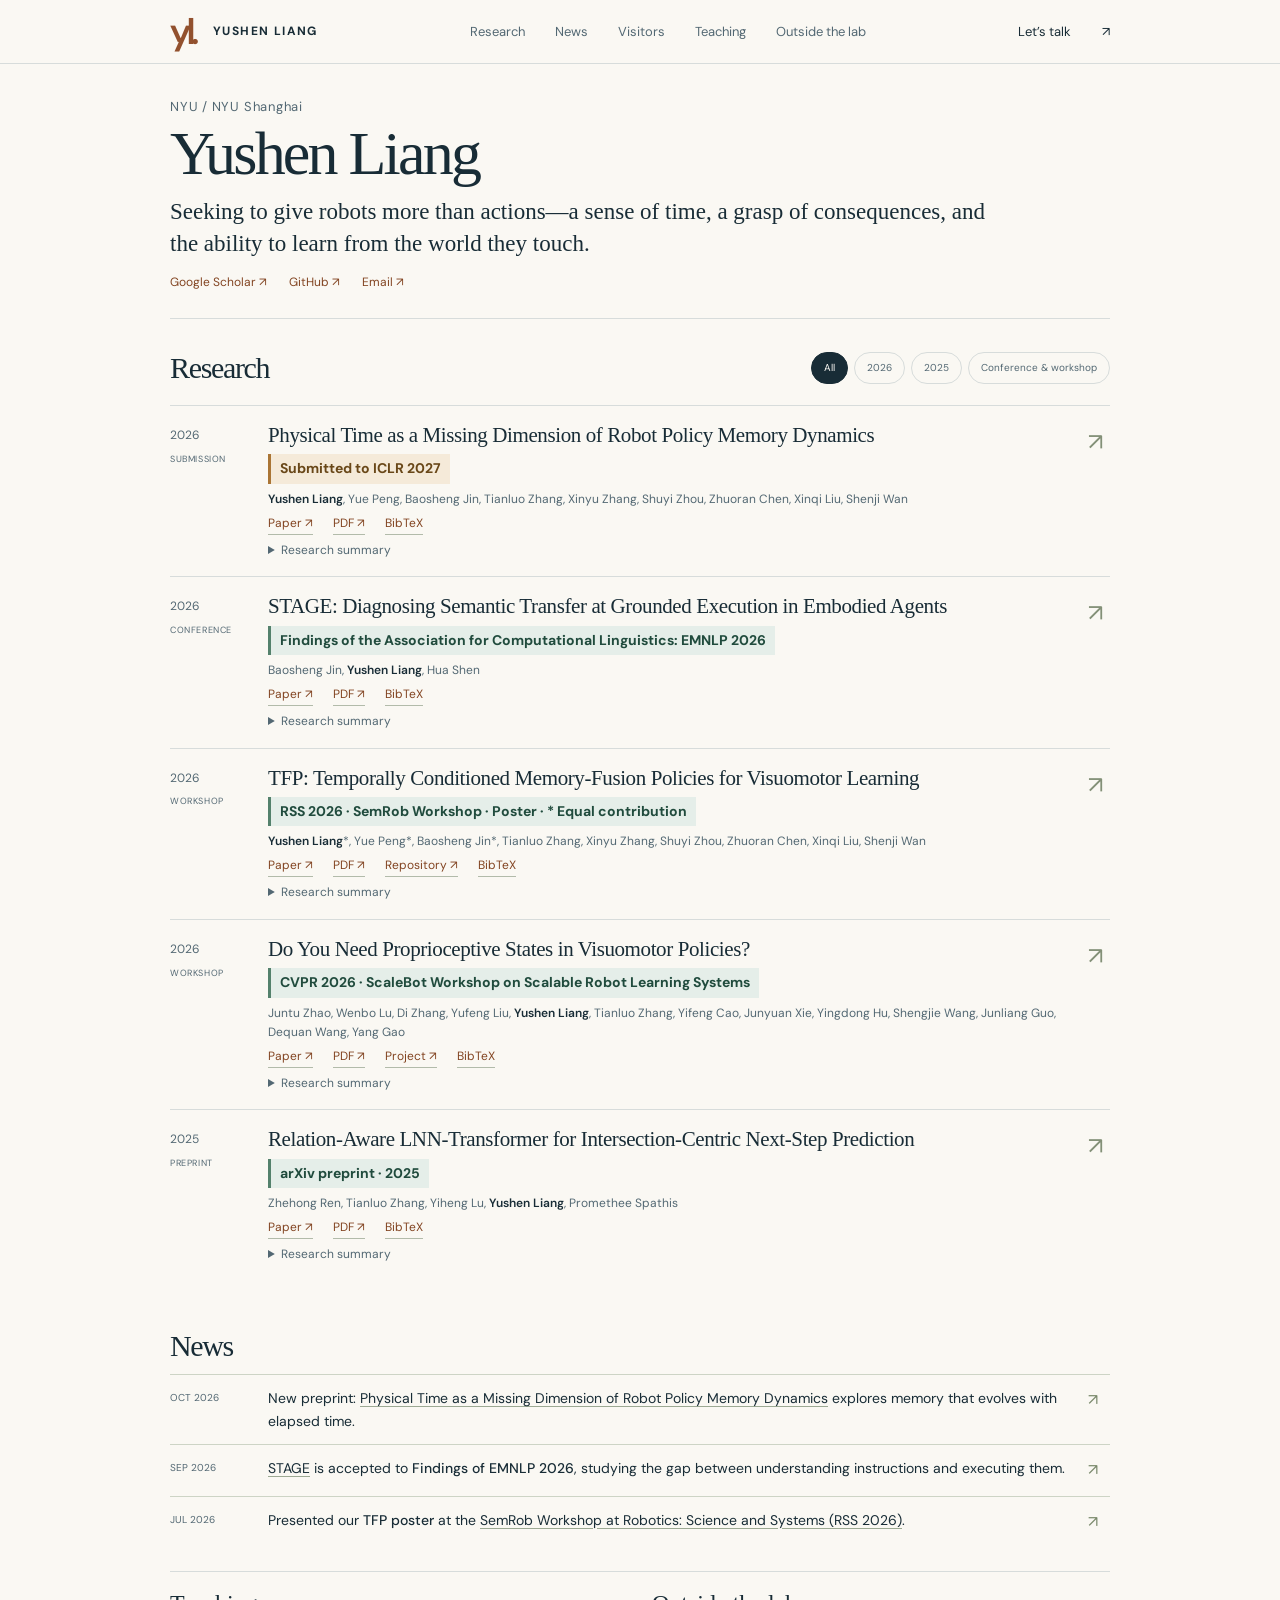
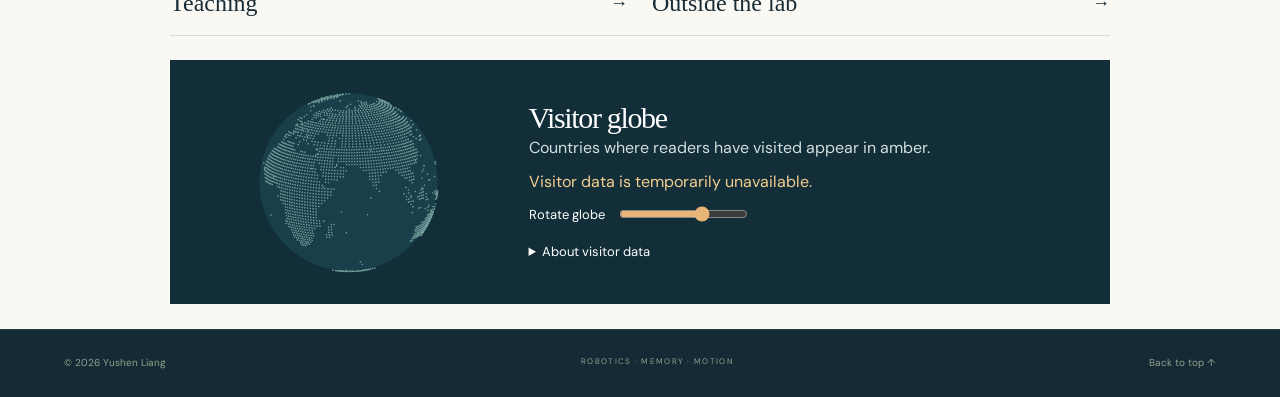
==== commit 4a75629e: "Keep only the author’s introduction on the homepage" ====
--- a/index.html
+++ b/index.html
@@ -11,7 +11,7 @@
 <a class="skip" href="#research">Skip to research</a>
 <header><a class="brand" href="#home" aria-label="Yushen Liang home"><span class="monogram">yl.</span><span>YUSHEN LIANG</span></a><nav aria-label="Main navigation"><a href="#research">Research</a><a href="#news">News</a><a href="#visitors">Visitors</a><a href="teaching.html">Teaching</a><a href="outside-the-lab.html">Outside the lab</a></nav><a class="contact-nav" href="mailto:yl11949@nyu.edu">Let’s talk <span>↗</span></a></header>
 <main>
-<section class="profile" id="home"><div><p class="kicker">NYU / NYU Shanghai</p><h1>Yushen Liang</h1><p class="lead">Seeking to give robots more than actions—a sense of time, a grasp of consequences, and the ability to learn from the world they touch.</p><p>My research asks how a robot uses past events and language instructions to choose its next action when the camera view alone is ambiguous.</p><div class="socials"><a href="https://scholar.google.com/citations?user=L-SPBtUAAAAJ">Google Scholar ↗</a><a href="https://github.com/Mirage415">GitHub ↗</a><a href="mailto:yl11949@nyu.edu">Email ↗</a></div></div></section><section class="section research" id="research"><div class="publications-heading"><h3>Research</h3><div class="filters" role="group" aria-label="Filter publications"><button class="active" data-filter="all" aria-pressed="true">All</button><button data-filter="2026" aria-pressed="false">2026</button><button data-filter="2025" aria-pressed="false">2025</button><button data-filter="peer" aria-pressed="false">Conference & workshop</button></div></div>
+<section class="profile" id="home"><div><p class="kicker">NYU / NYU Shanghai</p><h1>Yushen Liang</h1><p class="lead">Seeking to give robots more than actions—a sense of time, a grasp of consequences, and the ability to learn from the world they touch.</p><div class="socials"><a href="https://scholar.google.com/citations?user=L-SPBtUAAAAJ">Google Scholar ↗</a><a href="https://github.com/Mirage415">GitHub ↗</a><a href="mailto:yl11949@nyu.edu">Email ↗</a></div></div></section><section class="section research" id="research"><div class="publications-heading"><h3>Research</h3><div class="filters" role="group" aria-label="Filter publications"><button class="active" data-filter="all" aria-pressed="true">All</button><button data-filter="2026" aria-pressed="false">2026</button><button data-filter="2025" aria-pressed="false">2025</button><button data-filter="peer" aria-pressed="false">Conference & workshop</button></div></div>
 <div id="papers"><article id="physical-time" class="paper" data-year="2026" data-peer="false"><div class="paper-year">2026<span>SUBMISSION</span></div><div><h3><a href="https://arxiv.org/abs/2610.20524" target="_blank" rel="noopener noreferrer">Physical Time as a Missing Dimension of Robot Policy Memory Dynamics</a></h3><p class="venue">Submitted to ICLR 2027</p><p class="authors"><strong>Yushen Liang</strong>, Yue Peng, Baosheng Jin, Tianluo Zhang, Xinyu Zhang, Shuyi Zhou, Zhuoran Chen, Xinqi Liu, Shenji Wan</p><div class="paper-links"><a href="https://arxiv.org/abs/2610.20524" target="_blank" rel="noopener noreferrer">Paper ↗</a><a href="https://arxiv.org/pdf/2610.20524" target="_blank" rel="noopener noreferrer">PDF ↗</a><button class="cite" data-index="0" aria-label="Show BibTeX for Physical Time as a Missing Dimension of Robot Policy Memory Dynamics">BibTeX</button></div><details><summary>Research summary</summary><p>Temporal Flow Policy treats robot memory as a state that evolves over measured physical time. It combines retained history with elapsed intervals to condition diffusion and flow-matching policies, supporting timing-sensitive behavior and memory through occlusion.</p></details></div><a class="paper-arrow" href="https://arxiv.org/abs/2610.20524" aria-label="Read Physical Time as a Missing Dimension of Robot Policy Memory Dynamics">↗</a></article><article class="paper" data-year="2026" data-peer="true"><div class="paper-year">2026<span>CONFERENCE</span></div><div><h3><a href="https://arxiv.org/abs/2609.13458" target="_blank" rel="noopener noreferrer">STAGE: Diagnosing Semantic Transfer at Grounded Execution in Embodied Agents</a></h3><p class="venue">Findings of the Association for Computational Linguistics: EMNLP 2026</p><p class="authors">Baosheng Jin, <strong>Yushen Liang</strong>, Hua Shen</p><div class="paper-links"><a href="https://arxiv.org/abs/2609.13458" target="_blank" rel="noopener noreferrer">Paper ↗</a><a href="https://arxiv.org/pdf/2609.13458" target="_blank" rel="noopener noreferrer">PDF ↗</a><button class="cite" data-index="1" aria-label="Show BibTeX for STAGE: Diagnosing Semantic Transfer at Grounded Execution in Embodied Agents">BibTeX</button></div><details><summary>Research summary</summary><p>STAGE examines a semantic-action gap: an embodied agent may recover the meaning of an instruction without reflecting it in its actions. SAT-Bench tests this gap with fixed-observation counterfactuals; VISA provides a lightweight interface for more instruction-consistent execution.</p></details></div><a class="paper-arrow" href="https://arxiv.org/abs/2609.13458" aria-label="Read STAGE: Diagnosing Semantic Transfer at Grounded Execution in Embodied Agents">↗</a></article><article class="paper" data-year="2026" data-peer="true"><div class="paper-year">2026<span>WORKSHOP</span></div><div><h3><a href="https://arxiv.org/abs/2607.08283" target="_blank" rel="noopener noreferrer">TFP: Temporally Conditioned Memory-Fusion Policies for Visuomotor Learning</a></h3><p class="venue">RSS 2026 · SemRob Workshop · Poster · * Equal contribution</p><p class="authors"><strong>Yushen Liang</strong>*, Yue Peng*, Baosheng Jin*, Tianluo Zhang, Xinyu Zhang, Shuyi Zhou, Zhuoran Chen, Xinqi Liu, Shenji Wan</p><div class="paper-links"><a href="https://arxiv.org/abs/2607.08283" target="_blank" rel="noopener noreferrer">Paper ↗</a><a href="https://arxiv.org/pdf/2607.08283" target="_blank" rel="noopener noreferrer">PDF ↗</a><a href="https://github.com/Mirage415/TFP-Temporally-conditioned-Memory-Fusion-Policies-for-Visuomotor-Learning" target="_blank" rel="noopener noreferrer">Repository ↗</a><button class="cite" data-index="2" aria-label="Show BibTeX for TFP: Temporally Conditioned Memory-Fusion Policies for Visuomotor Learning">BibTeX</button></div><details><summary>Research summary</summary><p>TFP maintains an episode-local task-progress belief using Liquid Time-Constant dynamics and injects it into the action decoder through adaptive modulation. This lets accumulated context influence generated actions during visually ambiguous, occluded, or stage-dependent manipulation.</p></details></div><a class="paper-arrow" href="https://arxiv.org/abs/2607.08283" aria-label="Read TFP: Temporally Conditioned Memory-Fusion Policies for Visuomotor Learning">↗</a></article><article id="state-free-policy" class="paper" data-year="2026" data-peer="true"><div class="paper-year">2026<span>WORKSHOP</span></div><div><h3><a href="https://arxiv.org/abs/2509.18644" target="_blank" rel="noopener noreferrer">Do You Need Proprioceptive States in Visuomotor Policies?</a></h3><p class="venue">CVPR 2026 · ScaleBot Workshop on Scalable Robot Learning Systems</p><p class="authors">Juntu Zhao, Wenbo Lu, Di Zhang, Yufeng Liu, <strong>Yushen Liang</strong>, Tianluo Zhang, Yifeng Cao, Junyuan Xie, Yingdong Hu, Shengjie Wang, Junliang Guo, Dequan Wang, Yang Gao</p><div class="paper-links"><a href="https://arxiv.org/abs/2509.18644" target="_blank" rel="noopener noreferrer">Paper ↗</a><a href="https://arxiv.org/pdf/2509.18644" target="_blank" rel="noopener noreferrer">PDF ↗</a><a href="https://statefreepolicy.github.io/" target="_blank" rel="noopener noreferrer">Project ↗</a><button class="cite" data-index="3" aria-label="Show BibTeX for Do You Need Proprioceptive States in Visuomotor Policies?">BibTeX</button></div><details><summary>Research summary</summary><p>This work investigates how proprioceptive inputs can encourage overfitting to training trajectories. State-free policies instead combine task-relevant visual observations with relative end-effector actions to improve spatial generalization and cross-embodiment adaptation.</p></details></div><a class="paper-arrow" href="https://arxiv.org/abs/2509.18644" aria-label="Read Do You Need Proprioceptive States in Visuomotor Policies?">↗</a></article><article class="paper" data-year="2025" data-peer="false"><div class="paper-year">2025<span>PREPRINT</span></div><div><h3><a href="https://arxiv.org/abs/2508.01368" target="_blank" rel="noopener noreferrer">Relation-Aware LNN-Transformer for Intersection-Centric Next-Step Prediction</a></h3><p class="venue">arXiv preprint · 2025</p><p class="authors">Zhehong Ren, Tianluo Zhang, Yiheng Lu, <strong>Yushen Liang</strong>, Promethee Spathis</p><div class="paper-links"><a href="https://arxiv.org/abs/2508.01368" target="_blank" rel="noopener noreferrer">Paper ↗</a><a href="https://arxiv.org/pdf/2508.01368" target="_blank" rel="noopener noreferrer">PDF ↗</a><button class="cite" data-index="4" aria-label="Show BibTeX for Relation-Aware LNN-Transformer for Intersection-Centric Next-Step Prediction">BibTeX</button></div><details><summary>Research summary</summary><p>A road-intersection graph represents movement beyond a fixed set of points of interest. A hybrid continuous-time liquid neural network and relation-aware Transformer models temporal dynamics together with spatial dependencies for next-step location prediction.</p></details></div><a class="paper-arrow" href="https://arxiv.org/abs/2508.01368" aria-label="Read Relation-Aware LNN-Transformer for Intersection-Centric Next-Step Prediction">↗</a></article></div><p id="filter-status" class="sr-only" aria-live="polite"></p>
 </section>
 <section class="news section" id="news"><div class="section-heading"><div><h2>News</h2></div></div><div class="news-list"><article><time datetime="2026-10">OCT 2026</time><p>New preprint: <a href="https://arxiv.org/abs/2610.20524">Physical Time as a Missing Dimension of Robot Policy Memory Dynamics</a> explores memory that evolves with elapsed time.</p><span>↗</span></article><article><time datetime="2026-09">SEP 2026</time><p><a href="https://arxiv.org/abs/2609.13458">STAGE</a> is accepted to <strong>Findings of EMNLP 2026</strong>, studying the gap between understanding instructions and executing them.</p><span>↗</span></article><article class="news-highlight"><time datetime="2026-07">JUL 2026</time><p>Presented our <strong>TFP poster</strong> at the <a href="https://semrob.github.io/">SemRob Workshop at Robotics: Science and Systems (RSS 2026)</a>.</p><span>↗</span></article></div></section>
